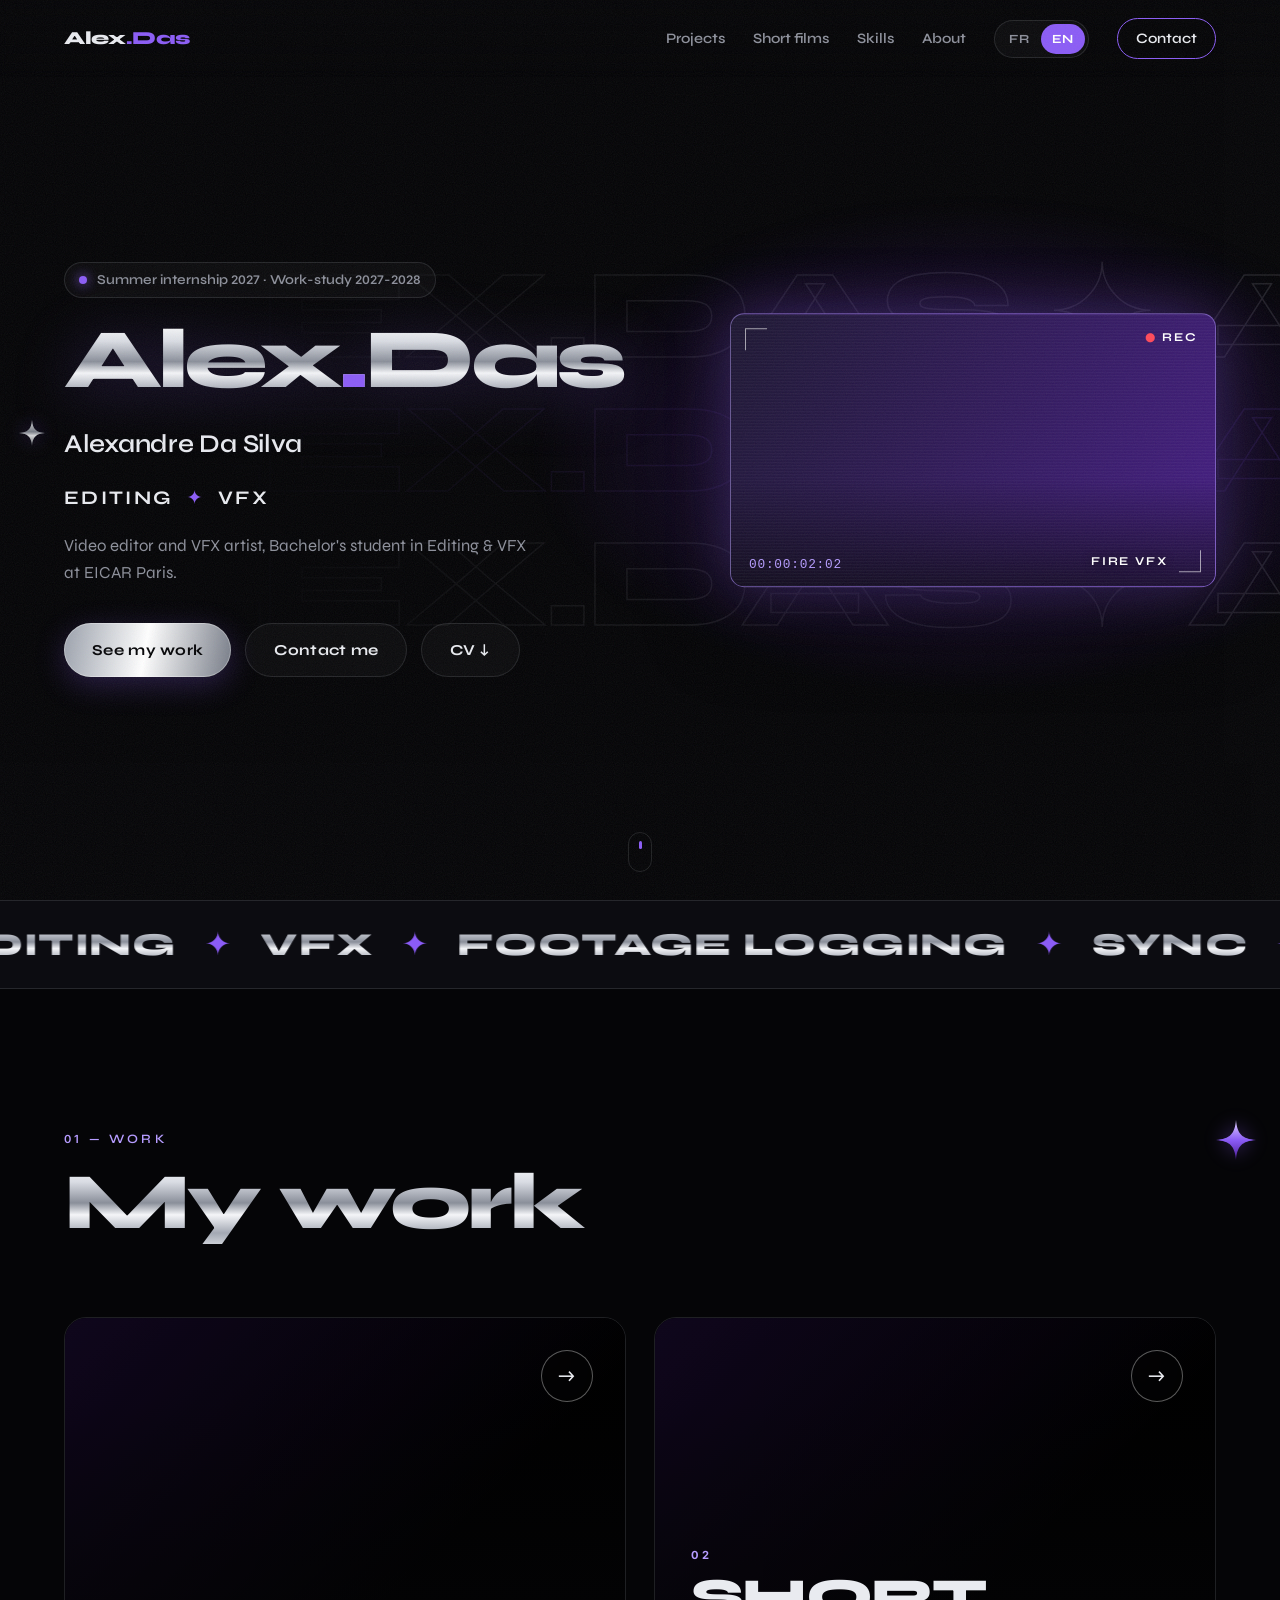
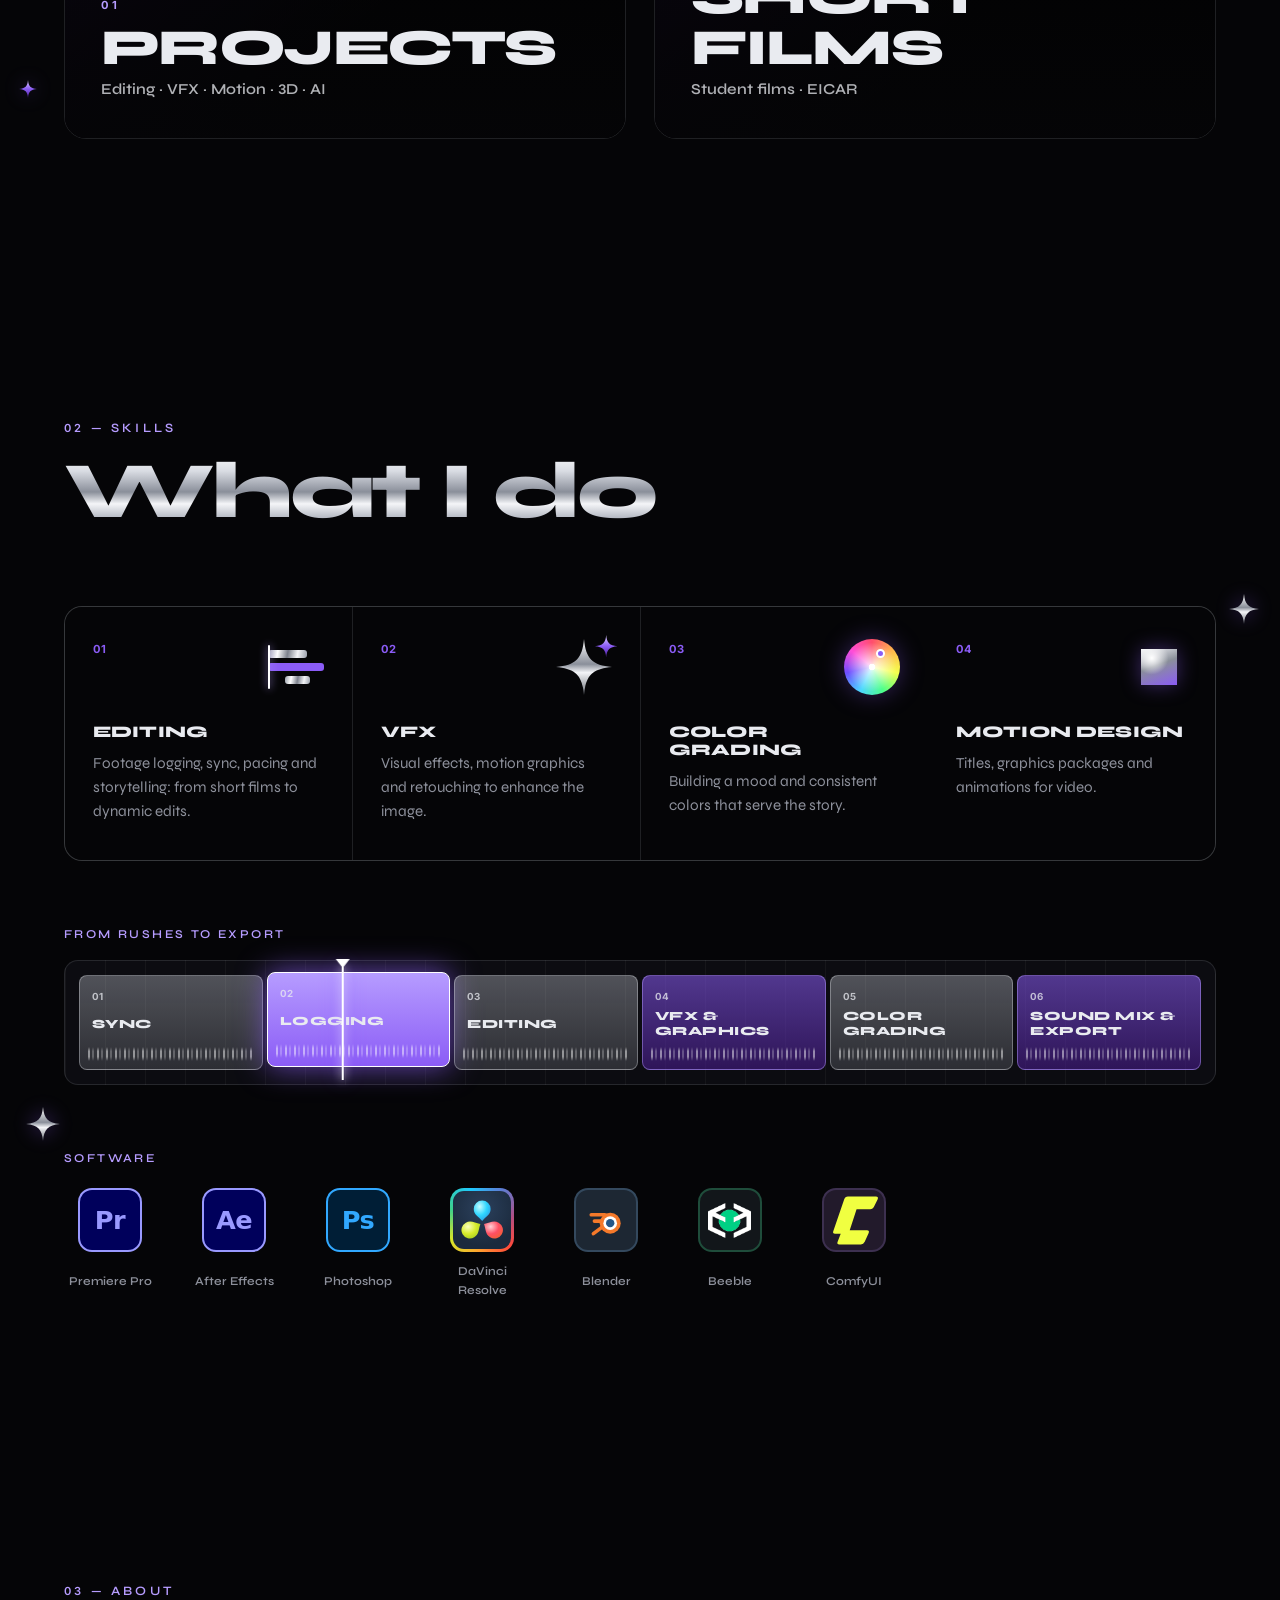
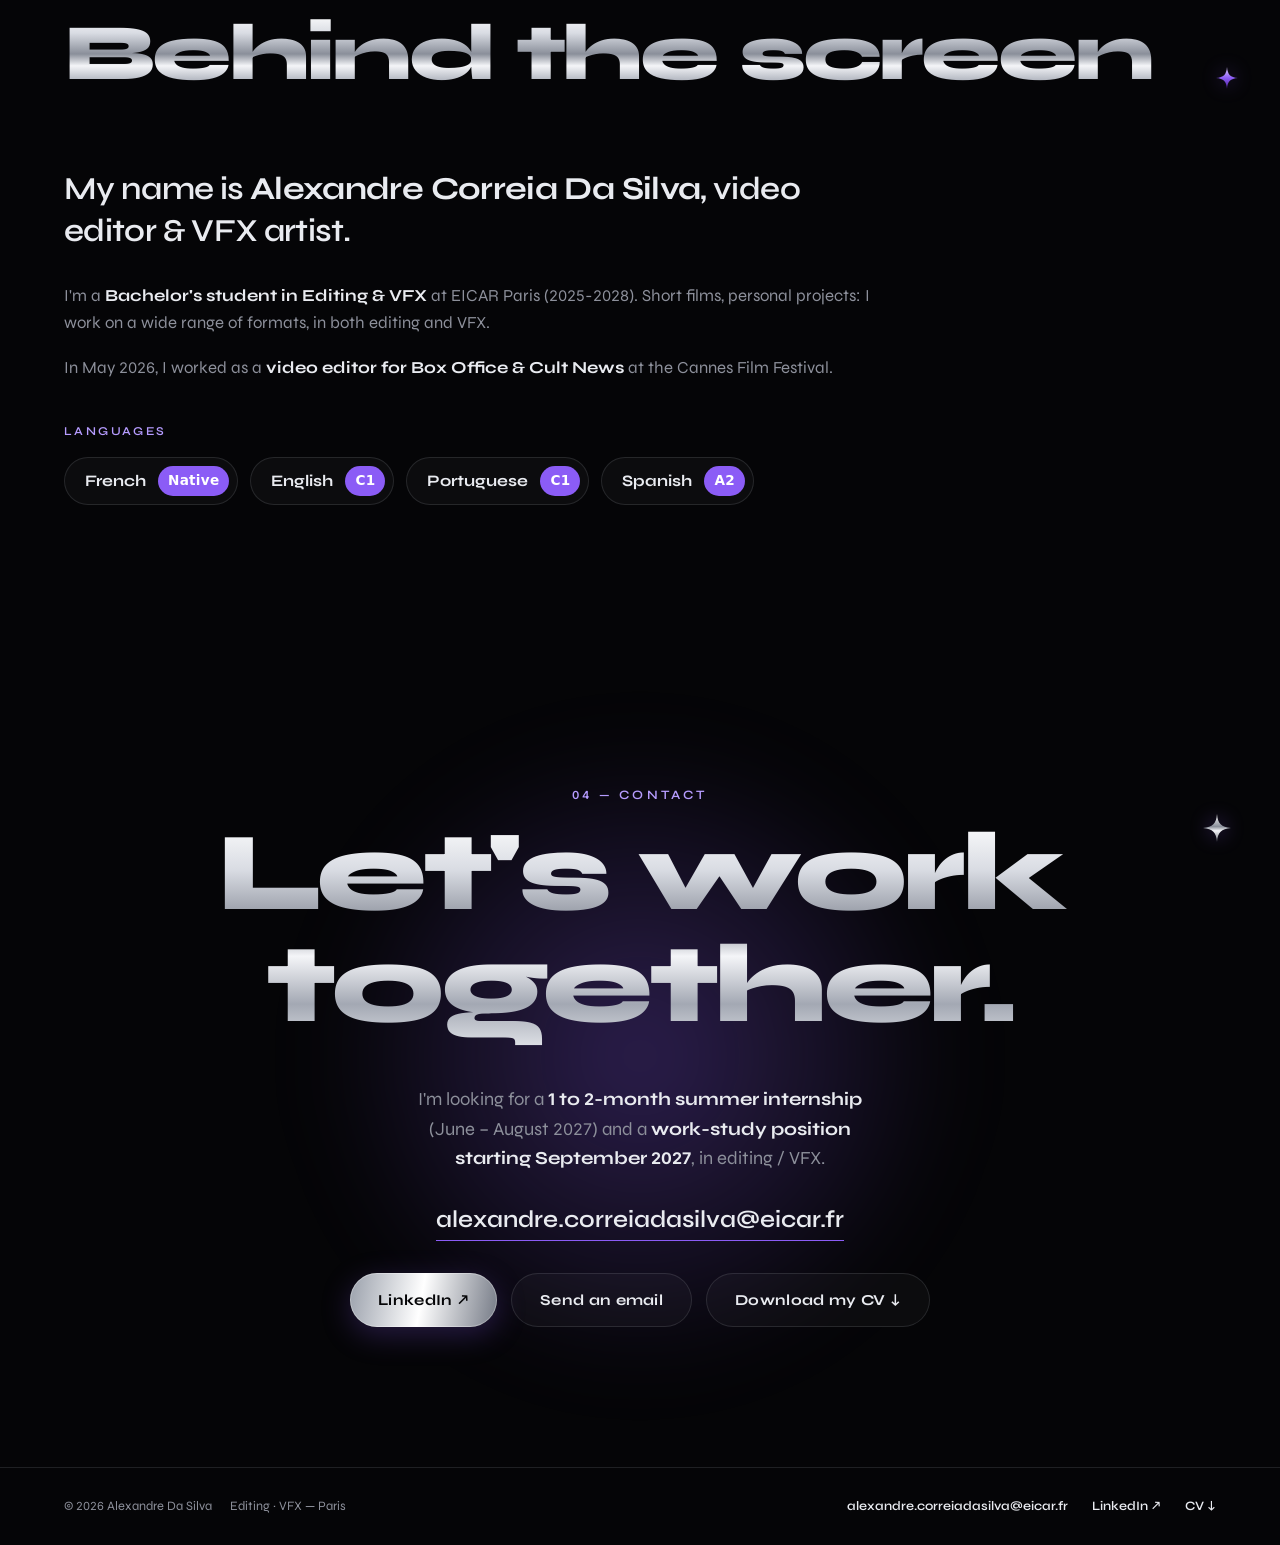
==== index.html @ 0729d7e2 "Automne → Hiver IA : miniature avant/après" ====
<!doctype html>
<html lang="fr">
<head>
  <meta charset="utf-8">
  <meta name="viewport" content="width=device-width, initial-scale=1">
  <title data-en="Alexandre Da Silva (Alex.Das) — Video editor &amp; VFX">Alexandre Da Silva (Alex.Das) — Monteur vidéo &amp; VFX</title>
  <meta name="description" content="Portfolio d'Alexandre Correia Da Silva, monteur vidéo et VFX. Étudiant en Bachelor Montage & VFX à l'EICAR Paris. Recherche un stage (été 2027) et une alternance (2027-2028).">
  <meta name="theme-color" content="#050507">
  <link rel="icon" href="assets/favicon.svg" type="image/svg+xml">
  <link rel="icon" href="assets/favicon-32.png" sizes="32x32" type="image/png">
  <link rel="apple-touch-icon" href="assets/apple-touch-icon.png">
  <!-- aperçu quand le lien est partagé (LinkedIn, WhatsApp, mail…) -->
  <meta property="og:type" content="website">
  <meta property="og:url" content="https://alexdasvfx.github.io/">
  <meta property="og:title" content="Alexandre Da Silva (Alex.Das) — Monteur vidéo & VFX">
  <meta property="og:description" content="Montage et VFX. Étudiant en Bachelor Montage & VFX à l'EICAR Paris.">
  <meta property="og:image" content="https://alexdasvfx.github.io/assets/og-image.jpg">
  <meta property="og:image:width" content="1200">
  <meta property="og:image:height" content="630">
  <meta property="og:locale" content="fr_FR">
  <meta property="og:locale:alternate" content="en_US">
  <meta name="twitter:card" content="summary_large_image">  <link rel="preconnect" href="https://fonts.googleapis.com">
  <link rel="preconnect" href="https://fonts.gstatic.com" crossorigin>
  <link href="https://fonts.googleapis.com/css2?family=Syne:wght@400;500;600;700;800&display=swap" rel="stylesheet">
  <link rel="stylesheet" href="style.css?v=20261033">
</head>
<body>

  <div class="grain" aria-hidden="true"></div>
  <div class="progress" aria-hidden="true"></div>

  <!-- Formes réutilisées : étoile 4 branches + dégradé chrome -->
  <svg width="0" height="0" style="position:absolute" aria-hidden="true">
    <defs>
      <linearGradient id="g-chrome" x1="0" y1="0" x2="0" y2="1">
        <stop offset="0" stop-color="#ffffff"/>
        <stop offset="0.45" stop-color="#8a8f9a"/>
        <stop offset="0.6" stop-color="#f4f5f8"/>
        <stop offset="1" stop-color="#6b7078"/>
      </linearGradient>
      <linearGradient id="g-violet" x1="0" y1="0" x2="0" y2="1">
        <stop offset="0" stop-color="#e2d6ff"/>
        <stop offset="0.5" stop-color="#8b5cf6"/>
        <stop offset="1" stop-color="#4c1d95"/>
      </linearGradient>
      <symbol id="star" viewBox="0 0 100 100">
        <path d="M50 0C53 35 65 47 100 50C65 53 53 65 50 100C47 65 35 53 0 50C35 47 47 35 50 0Z"/>
      </symbol>
    </defs>
  </svg>

  <!-- ============ NAVIGATION ============ -->
  <header class="nav">
    <a href="index.html" class="nav__logo">Alex<span>.Das</span></a>
    <nav class="nav__links">
      <a href="projets.html" data-en="Projects">Projets</a>
      <a href="courts-metrages.html" data-en="Short films">Courts-métrages</a>
      <a href="#savoir-faire" data-en="Skills">Savoir-faire</a>
      <a href="#about" data-en="About">À propos</a>
      <div class="lang-switch" role="group" aria-label="Langue / Language">
        <button type="button" data-lang="fr">FR</button><button type="button" data-lang="en">EN</button>
      </div>
      <a href="#contact" class="nav__cta">Contact</a>
    </nav>
  </header>

  <main id="top">

    <!-- étoiles flottantes : data-speed = vitesse de parallaxe (négatif = monte) -->
    <div class="floaters" aria-hidden="true">
      <span class="float" data-speed="-0.12" style="top:9%;left:1.5%;width:26px;height:26px"><svg><use href="#star" fill="url(#g-chrome)"/></svg></span>
      <span class="float" data-speed="0.08" style="top:24%;left:95%;width:40px;height:40px"><svg><use href="#star" fill="url(#g-violet)"/></svg></span>
      <span class="float" data-speed="-0.2" style="top:36%;left:1.5%;width:18px;height:18px"><svg><use href="#star" fill="url(#g-violet)"/></svg></span>
      <span class="float" data-speed="0.15" style="top:47%;left:96%;width:30px;height:30px"><svg><use href="#star" fill="url(#g-chrome)"/></svg></span>
      <span class="float" data-speed="-0.1" style="top:58%;left:2%;width:34px;height:34px"><svg><use href="#star" fill="url(#g-chrome)"/></svg></span>
      <span class="float" data-speed="0.18" style="top:70%;left:95%;width:22px;height:22px"><svg><use href="#star" fill="url(#g-violet)"/></svg></span>
      <span class="float" data-speed="-0.14" style="top:86%;left:94%;width:28px;height:28px"><svg><use href="#star" fill="url(#g-chrome)"/></svg></span>
    </div>

    <!-- ============ HERO ============ -->
    <section class="hero">
      <!-- ton nom en contour qui glisse très lentement en fond -->
      <div class="hero__type" aria-hidden="true">
        <div>ALEX.DAS ✦ ALEX.DAS ✦ ALEX.DAS ✦ ALEX.DAS ✦ ALEX.DAS ✦ ALEX.DAS ✦ ALEX.DAS ✦ ALEX.DAS ✦</div>
        <div>ALEX.DAS ✦ ALEX.DAS ✦ ALEX.DAS ✦ ALEX.DAS ✦ ALEX.DAS ✦ ALEX.DAS ✦ ALEX.DAS ✦ ALEX.DAS ✦</div>
        <div>ALEX.DAS ✦ ALEX.DAS ✦ ALEX.DAS ✦ ALEX.DAS ✦ ALEX.DAS ✦ ALEX.DAS ✦ ALEX.DAS ✦ ALEX.DAS ✦</div>
      </div>

      <div class="hero__content">
        <p class="hero__tag"><span class="dot"></span> <span data-en="Summer internship 2027 · Work-study 2027-2028">Stage été 2027 · Alternance 2027-2028</span></p>
        <h1 class="hero__title chrome">Alex<span class="violet">.</span>Das</h1>
        <p class="hero__name">Alexandre Da Silva</p>
        <p class="hero__roles" data-en="Editing <i>✦</i> VFX">Montage <i>✦</i> VFX</p>
        <p class="hero__lead" data-en="Video editor and VFX artist, Bachelor's student in Editing &amp; VFX at EICAR Paris.">
          Monteur vidéo et VFX, étudiant en Bachelor Montage &amp; VFX à l'EICAR Paris.
        </p>
        <div class="hero__actions">
          <a href="#travaux" class="btn btn--chrome" data-en="See my work">Voir mes projets</a>
          <a href="#contact" class="btn btn--ghost" data-en="Contact me">Me contacter</a>
          <a href="assets/CV-Alexandre-Da-Silva.pdf" class="btn btn--ghost" download data-en="CV ↓">CV ↓</a>
        </div>
      </div>

      <!-- Écran d'aperçu : les images des vidéos du portfolio défilent en fondu.
           Pour ajouter une vidéo : copie une ligne <span class="viewer__slide" ...> (image + titre dans data-title).
           (Si un jour tu as une bande démo : exporte-la en .mp4 léger sans son, mets-la dans clips/
           et indique-la ici : data-showreel="clips/showreel.mp4" ; elle remplacera les images.) -->
      <div class="hero__visual" aria-hidden="true">
        <div class="viewer" data-showreel="">
          <span class="viewer__slide viewer__slide--zoom is-on" data-title="Incendie VFX" data-title-en="Fire VFX" style="background-image: url(https://i.vimeocdn.com/video/2207507661-56a8e2202eaecf0f5581336e33c5132d8143e52512b814e3adc245ad2d08ee17-d_1280)"></span>
          <span class="viewer__slide" data-title="EMPLOYÉ.exe" style="background-image: url(https://i.ytimg.com/vi/tzEEQXUSCcc/maxresdefault.jpg)"></span>
          <span class="viewer__slide" data-title="L'écume Noire" style="background-image: url(https://i.ytimg.com/vi/kwjQ5rmDQ4E/maxresdefault.jpg)"></span>
          <span class="viewer__slide" data-title="Live Poster" style="background-image: url(https://i.vimeocdn.com/video/2207504435-4f3b964293a7ae16abc4c247cb499ea77735210f3795069bb538bf8c3526a528-d_1280)"></span>
          <span class="viewer__slide" data-title="Sans frontières" style="background-image: url(https://i.ytimg.com/vi/NwniXVBa7Bk/maxresdefault.jpg)"></span>
          <span class="viewer__slide" data-title="Animation 8-bit" data-title-en="8-bit animation" style="background-image: url(https://i.vimeocdn.com/video/2207504369-60c147e0684149800d0033bf300ee8f3fcbf7378021136e145a27e3a7e6fcddd-d_1280)"></span>
          <span class="viewer__slide" data-title="Automne → Hiver IA" data-title-en="Autumn → Winter AI" style="background-image: url(https://i.vimeocdn.com/video/2207977435-321c780274296872cf9efd1933049813c3355fb1a7ad788bca31e043d06b1599-d_1280)"></span>
          <span class="viewer__slide" data-title="Scène 3D" data-title-en="3D scene" style="background-image: url(https://i.vimeocdn.com/video/2207512274-999580347869c34054bcfc6a18e3d98a3d1d616418bd9bf39a317bb998bd53f9-d_1280)"></span>
          <span class="viewer__slide" data-title="Pub The Kooples" data-title-en="The Kooples ad" style="background-image: url(https://i.vimeocdn.com/video/2207504891-9e7236b266a129ea00c8f8a6ca9f6cb772db6eebb0981829c4b1726495195fea-d_1280)"></span>
          <span class="viewer__corner viewer__corner--tl"></span>
          <span class="viewer__corner viewer__corner--br"></span>
          <span class="viewer__rec">REC</span>
          <span class="viewer__title">Incendie VFX</span>
          <span class="viewer__tc">00:00:00:00</span>
        </div>
      </div>

      <a href="#travaux" class="hero__scroll" aria-label="Défiler vers les projets">
        <span></span>
      </a>
    </section>

    <!-- ============ BANDEAU ============ -->
    <div class="marquee" aria-hidden="true">
      <div class="marquee__track" data-en="
        <span>EDITING</span><i>✦</i><span>VFX</span><i>✦</i><span>FOOTAGE LOGGING</span><i>✦</i><span>SYNC</span><i>✦</i><span>MOTION GRAPHICS</span><i>✦</i><span>COLOR GRADING</span><i>✦</i><span>SOUND MIXING</span><i>✦</i>
        <span>EDITING</span><i>✦</i><span>VFX</span><i>✦</i><span>FOOTAGE LOGGING</span><i>✦</i><span>SYNC</span><i>✦</i><span>MOTION GRAPHICS</span><i>✦</i><span>COLOR GRADING</span><i>✦</i><span>SOUND MIXING</span><i>✦</i>
      ">
        <span>MONTAGE</span><i>✦</i><span>VFX</span><i>✦</i><span>DÉRUSHAGE</span><i>✦</i><span>SYNCHRO</span><i>✦</i><span>HABILLAGE</span><i>✦</i><span>ÉTALONNAGE</span><i>✦</i><span>MIXAGE</span><i>✦</i>
        <span>MONTAGE</span><i>✦</i><span>VFX</span><i>✦</i><span>DÉRUSHAGE</span><i>✦</i><span>SYNCHRO</span><i>✦</i><span>HABILLAGE</span><i>✦</i><span>ÉTALONNAGE</span><i>✦</i><span>MIXAGE</span><i>✦</i>
      </div>
    </div>

    <!-- ============ TRAVAUX : 2 catégories ============
         Images de fond : une ligne <span class="tile__img"> par image (vignettes Vimeo / YouTube).
         La 1re (avec "is-on") est visible ; au survol, les images défilent en fondu.
    -->
    <section id="travaux" class="section">
      <div class="section__head reveal">
        <p class="eyebrow" data-en="01 — Work">01 — Travaux</p>
        <h2 class="chrome" data-en="My work">Mes projets</h2>
      </div>

      <div class="works">
        <a class="tile reveal" href="projets.html">
          <span class="tile__bg">
            <span class="tile__img tile__img--zoom is-on" style="background-image: url(https://i.vimeocdn.com/video/2207507661-56a8e2202eaecf0f5581336e33c5132d8143e52512b814e3adc245ad2d08ee17-d_1280)"></span>
            <span class="tile__img" style="background-image: url(https://i.vimeocdn.com/video/2207977435-321c780274296872cf9efd1933049813c3355fb1a7ad788bca31e043d06b1599-d_1280)"></span>
            <span class="tile__img" style="background-image: url(https://i.vimeocdn.com/video/2207504369-60c147e0684149800d0033bf300ee8f3fcbf7378021136e145a27e3a7e6fcddd-d_1280)"></span>
            <span class="tile__img" style="background-image: url(https://i.vimeocdn.com/video/2207504435-4f3b964293a7ae16abc4c247cb499ea77735210f3795069bb538bf8c3526a528-d_1280)"></span>
            <span class="tile__img" style="background-image: url(https://i.vimeocdn.com/video/2207512274-999580347869c34054bcfc6a18e3d98a3d1d616418bd9bf39a317bb998bd53f9-d_1280)"></span>
            <span class="tile__img" style="background-image: url(https://i.vimeocdn.com/video/2207504891-9e7236b266a129ea00c8f8a6ca9f6cb772db6eebb0981829c4b1726495195fea-d_1280)"></span>
          </span>
          <span class="tile__veil"></span>
          <span class="tile__cta" aria-hidden="true">→</span>
          <span class="tile__content">
            <span class="tile__num">01</span>
            <span class="tile__title" data-en="Projects">Projets</span>
            <span class="tile__sub" data-en="Editing · VFX · Motion · 3D · AI">Montage · VFX · Motion · 3D · IA</span>
          </span>
        </a>
        <a class="tile reveal" href="courts-metrages.html">
          <span class="tile__bg">
            <span class="tile__img is-on" style="background-image: url(https://i.ytimg.com/vi/tzEEQXUSCcc/maxresdefault.jpg)"></span>
            <span class="tile__img" style="background-image: url(https://i.ytimg.com/vi/kwjQ5rmDQ4E/maxresdefault.jpg)"></span>
            <span class="tile__img" style="background-image: url(https://i.ytimg.com/vi/NwniXVBa7Bk/maxresdefault.jpg)"></span>
          </span>
          <span class="tile__veil"></span>
          <span class="tile__cta" aria-hidden="true">→</span>
          <span class="tile__content">
            <span class="tile__num">02</span>
            <span class="tile__title" data-en="Short films">Courts-métrages</span>
            <span class="tile__sub" data-en="Student films · EICAR">Films étudiants · EICAR</span>
          </span>
        </a>
      </div>
    </section>

    <!-- ============ SAVOIR-FAIRE ============ -->
    <section id="savoir-faire" class="section">
      <div class="section__head reveal">
        <p class="eyebrow" data-en="02 — Skills">02 — Savoir-faire</p>
        <h2 class="chrome" data-en="What I do">Ce que je fais</h2>
      </div>

      <div class="skills">
        <div class="skill reveal">
          <div class="skill__top">
            <span class="skill__num">01</span>
            <span class="ico ico--cut" aria-hidden="true"><span></span><span></span><span></span><i></i></span>
          </div>
          <h3 data-en="Editing">Montage</h3>
          <p data-en="Footage logging, sync, pacing and storytelling: from short films to dynamic edits.">Dérushage, synchro, rythme et narration : du court-métrage au montage dynamique.</p>
        </div>
        <div class="skill reveal">
          <div class="skill__top">
            <span class="skill__num">02</span>
            <span class="ico ico--vfx" aria-hidden="true">
              <svg viewBox="0 0 100 100"><use href="#star" fill="url(#g-chrome)"/></svg>
              <svg viewBox="0 0 100 100"><use href="#star" fill="url(#g-violet)"/></svg>
            </span>
          </div>
          <h3>VFX</h3>
          <p data-en="Visual effects, motion graphics and retouching to enhance the image.">Effets visuels, habillage et retouches pour enrichir l'image.</p>
        </div>
        <div class="skill reveal">
          <div class="skill__top">
            <span class="skill__num">03</span>
            <span class="ico ico--grade" aria-hidden="true"></span>
          </div>
          <h3 data-en="Color grading">Étalonnage</h3>
          <p data-en="Building a mood and consistent colors that serve the story.">Construire une ambiance et une cohérence colorimétrique au service du récit.</p>
        </div>
        <div class="skill reveal">
          <div class="skill__top">
            <span class="skill__num">04</span>
            <span class="ico ico--motion" aria-hidden="true"><span></span></span>
          </div>
          <h3>Motion design</h3>
          <p data-en="Titles, graphics packages and animations for video.">Titres, habillages et animations graphiques pour la vidéo.</p>
        </div>
      </div>

      <!-- Timeline façon logiciel de montage : la tête de lecture défile sur chaque étape -->
      <div class="timeline reveal">
        <p class="label timeline__label" data-en="From rushes to export">Du rush à l'export</p>
        <div class="timeline__track">
          <span class="timeline__playhead" aria-hidden="true"></span>
          <div class="clip"><span class="clip__num">01</span><span class="clip__name" data-en="Sync">Synchro</span></div>
          <div class="clip"><span class="clip__num">02</span><span class="clip__name" data-en="Logging">Dérushage</span></div>
          <div class="clip"><span class="clip__num">03</span><span class="clip__name" data-en="Editing">Montage</span></div>
          <div class="clip"><span class="clip__num">04</span><span class="clip__name" data-en="VFX &amp; graphics">VFX &amp; habillage</span></div>
          <div class="clip"><span class="clip__num">05</span><span class="clip__name" data-en="Color grading">Étalonnage</span></div>
          <div class="clip"><span class="clip__num">06</span><span class="clip__name" data-en="Sound mix &amp; export">Mixage &amp; export</span></div>
        </div>
      </div>

      <div class="softs__wrap reveal">
        <p class="label" data-en="Software">Logiciels</p>
        <ul class="softs">
          <li class="soft"><span class="soft__logo soft__logo--adobe" aria-hidden="true">Pr</span>Premiere Pro</li>
          <li class="soft"><span class="soft__logo soft__logo--adobe" aria-hidden="true">Ae</span>After Effects</li>
          <li class="soft"><span class="soft__logo soft__logo--ps" aria-hidden="true">Ps</span>Photoshop</li>
          <li class="soft">
            <span class="soft__logo soft__logo--resolve" aria-hidden="true">
              <!-- icône DaVinci Resolve, redessinée : 3 gouttes qui pointent vers le centre -->
              <svg viewBox="17 14 66 64">
                <defs>
                  <radialGradient id="rv-c" cx="0.35" cy="0.3" r="0.85">
                    <stop offset="0" stop-color="#c8fcff"/><stop offset="0.5" stop-color="#2fd6ff"/><stop offset="1" stop-color="#2a8fe0"/>
                  </radialGradient>
                  <radialGradient id="rv-y" cx="0.35" cy="0.3" r="0.85">
                    <stop offset="0" stop-color="#faffc0"/><stop offset="0.5" stop-color="#d7ec2c"/><stop offset="1" stop-color="#9cc81a"/>
                  </radialGradient>
                  <radialGradient id="rv-r" cx="0.35" cy="0.3" r="0.85">
                    <stop offset="0" stop-color="#ffd0d6"/><stop offset="0.5" stop-color="#ff5064"/><stop offset="1" stop-color="#f0602e"/>
                  </radialGradient>
                </defs>
                <!-- haut (cyan) -->
                <path fill="url(#rv-c)" d="M50 47C45 41 38 38 38 30A12 12 0 1 1 62 30C62 38 55 41 50 47Z"/>
                <!-- bas droite (rouge) -->
                <path fill="url(#rv-r)" d="M52.6 51.5C60.29 50.17 66.39 45.61 73.32 49.61A12 12 0 1 1 61.32 70.39C54.39 66.39 55.29 58.83 52.6 51.5Z"/>
                <!-- bas gauche (jaune-vert) -->
                <path fill="url(#rv-y)" d="M47.4 51.5C44.71 58.83 45.61 66.39 38.68 70.39A12 12 0 1 1 26.68 49.61C33.61 45.61 39.71 50.17 47.4 51.5Z"/>
              </svg>
            </span>DaVinci Resolve
          </li>
          <li class="soft">
            <span class="soft__logo soft__logo--blender" aria-hidden="true">
              <svg viewBox="0 0 40 40">
                <path d="M6 15h13M9 21h11M16 27l-8 6" stroke="#f5792a" stroke-width="3.5" stroke-linecap="round"/>
                <circle cx="24" cy="23" r="10" fill="#f5792a"/>
                <circle cx="24" cy="23" r="6.5" fill="#fff"/>
                <circle cx="24" cy="23" r="4" fill="#265787"/>
              </svg>
            </span>Blender
          </li>
          <li class="soft"><span class="soft__logo soft__logo--beeble" aria-hidden="true"></span>Beeble</li>
          <li class="soft soft--hide-mobile">
            <span class="soft__logo soft__logo--comfy" aria-hidden="true">
              <!-- icône ComfyUI, redessinée : « C » italique en blocs -->
              <svg viewBox="30 30 140 140">
                <path fill="#f0ff41" d="M86 45H151Q158 45 155 52L146 70Q143 75 138 75H106L90 124H130Q137 124 134 131L125 151Q122 157 116 157H66Q59 157 62 150L69 132H56Q49 132 52 125L77 52Q79 45 86 45Z"/>
              </svg>
            </span>ComfyUI
          </li>
        </ul>
      </div>
    </section>

    <!-- ============ À PROPOS ============ -->
    <section id="about" class="section about">
      <div class="section__head reveal">
        <p class="eyebrow" data-en="03 — About">03 — À propos</p>
        <h2 class="chrome" data-en="Behind the screen">Derrière l'écran</h2>
      </div>
      <div class="about__body reveal">
        <p class="about__big" data-en="My name is <strong>Alexandre Correia Da Silva</strong>, video editor &amp; VFX artist.">
          Je m'appelle <strong>Alexandre Correia Da Silva</strong>, monteur VFX.
        </p>
        <p data-en="I'm a <strong>Bachelor's student in Editing &amp; VFX</strong> at EICAR Paris (2025-2028). Short films, personal projects: I work on a wide range of formats, in both editing and VFX.">
          Je suis en <strong>Bachelor Montage &amp; VFX</strong> à l'EICAR Paris (2025-2028).
          Courts-métrages, projets personnels : je travaille sur des formats variés, en montage comme en VFX.
        </p>
        <p data-en="In May 2026, I worked as a <strong>video editor for Box Office &amp; Cult News</strong> at the Cannes Film Festival.">
          En mai 2026, j'ai été <strong>monteur vidéo pour Box Office &amp; Cult News</strong> au Festival de Cannes.
        </p>
        <div class="langs">
          <p class="label" data-en="Languages">Langues</p>
          <ul class="langs__list">
            <li class="only-en">French <b>Native</b></li>
            <li data-en="English <b>C1</b>">Anglais <b>C1</b></li>
            <li data-en="Portuguese <b>C1</b>">Portugais <b>C1</b></li>
            <li data-en="Spanish <b>A2</b>">Espagnol <b>A2</b></li>
          </ul>
        </div>
      </div>
    </section>

    <!-- ============ CONTACT ============ -->
    <section id="contact" class="section contact">
      <div class="contact__glow" aria-hidden="true"></div>
      <p class="eyebrow reveal">04 — Contact</p>
      <h2 class="contact__title chrome reveal" data-en="Let's work<br>together.">Travaillons<br>ensemble.</h2>
      <p class="contact__dispo reveal" data-en="I'm looking for a <strong>1 to 2-month summer internship</strong> (June – August 2027) and a <strong>work-study position starting September 2027</strong>, in editing / VFX.">
        Je recherche un <strong>stage d'été de 1 à 2 mois</strong> (juin – août 2027) et une
        <strong>alternance à partir de septembre 2027</strong>, en montage / VFX.
      </p>
      <a class="contact__mail reveal" href="mailto:alexandre.correiadasilva@eicar.fr">alexandre.correiadasilva@eicar.fr</a>
      <div class="contact__links reveal">
        <a class="btn btn--chrome" href="https://www.linkedin.com/in/alexandre-correia-da-silva-1749001b8/" target="_blank" rel="noopener">LinkedIn ↗</a>
        <a class="btn btn--ghost" href="mailto:alexandre.correiadasilva@eicar.fr" data-en="Send an email">Envoyer un mail</a>
        <a class="btn btn--ghost" href="assets/CV-Alexandre-Da-Silva.pdf" download data-en="Download my CV ↓">Télécharger mon CV ↓</a>
      </div>
    </section>

  </main>

  <footer class="footer">
    <div class="footer__id">
      <span>© <span id="year">2026</span> Alexandre Da Silva</span>
      <span class="footer__tag" data-en="Editing · VFX — Paris">Montage · VFX — Paris</span>
    </div>
    <nav class="footer__links" aria-label="Contact">
      <a href="mailto:alexandre.correiadasilva@eicar.fr">alexandre.correiadasilva@eicar.fr</a>
      <a href="https://www.linkedin.com/in/alexandre-correia-da-silva-1749001b8/" target="_blank" rel="noopener">LinkedIn ↗</a>
      <a href="assets/CV-Alexandre-Da-Silva.pdf" download data-en="CV ↓">CV ↓</a>
    </nav>
  </footer>

  <script src="script.js?v=20261033"></script>
  <!-- Compteur de visites GoatCounter (sans cookies) : https://alexdasvfx.goatcounter.com -->
  <script data-goatcounter="https://alexdasvfx.goatcounter.com/count" async src="https://gc.zgo.at/count.js"></script>
</body>
</html>
---- style.css ----
/* =========================================================
   Alex.Das — portfolio
   Palette : noir / chrome / violet (identité)
   ========================================================= */

/* Chiffres alignés (ceux de Syne descendent sous la ligne).
   Fichier qui ne contient que 0-9, réduit pour avoir la même hauteur que les majuscules de Syne. */
@font-face {
  font-family: "Chiffres";
  src: url(assets/fonts/inter-digits.woff2) format("woff2");
  font-weight: 400 800;
  font-display: swap;
  unicode-range: U+30-39;
  size-adjust: 87%;
}

:root {
  --black: #050507;
  --black-2: #0c0c11;
  --black-3: #15151d;
  --line: rgba(220, 225, 235, 0.12);
  --text: #e9ebf0;
  --muted: #8d909b;
  --violet: #8b5cf6;
  --violet-light: #b69cff;
  --violet-deep: #4c1d95;

  --chrome: linear-gradient(180deg,
      #ffffff 0%, #d9dce3 22%, #8a8f9a 45%, #f4f5f8 58%, #a3a8b3 78%, #eceef2 100%);
  --chrome-h: linear-gradient(100deg,
      #9aa0ab 0%, #ffffff 25%, #7d828d 50%, #f2f3f6 75%, #9aa0ab 100%);
  --shine: linear-gradient(110deg,
      transparent 42%, rgba(255, 255, 255, 0.95) 50%, transparent 58%);

  --font: "Chiffres", "Syne", system-ui, sans-serif; /* "Chiffres" ne contient que 0-9 : les lettres restent en Syne */
  --gutter: clamp(16px, 5vw, 64px);
  --radius: 18px;
}

*, *::before, *::after { box-sizing: border-box; }

html { scroll-behavior: smooth; }

body {
  margin: 0;
  background: var(--black);
  color: var(--text);
  font-family: var(--font);
  line-height: 1.6;
  overflow-x: hidden;
  -webkit-font-smoothing: antialiased;
}

a { color: inherit; text-decoration: none; }

::selection { background: var(--violet); color: #fff; }

/* ---------- utilitaires ---------- */
.chrome {
  background: var(--shine), var(--chrome);
  background-size: 250% 100%, 100% 100%;
  background-position: 160% 0, 0 0;
  background-repeat: no-repeat;
  -webkit-background-clip: text;
  background-clip: text;
  color: transparent;
  /* marge interne pour que le dégradé couvre aussi le bas des lettres */
  padding-bottom: 0.14em;
  margin-bottom: -0.14em;
}
/* reflet qui traverse le titre quand il apparaît */
.is-visible .chrome, .chrome.is-visible { animation: shine 1.6s 0.3s ease-out; }
@keyframes shine {
  from { background-position: 160% 0, 0 0; }
  to   { background-position: -60% 0, 0 0; }
}

.violet { color: var(--violet); -webkit-text-fill-color: var(--violet); }

.eyebrow {
  margin: 0 0 12px;
  font-size: 0.8rem;
  font-weight: 600;
  letter-spacing: 0.25em;
  text-transform: uppercase;
  color: var(--violet-light);
}

.label {
  margin: 0;
  font-size: 0.75rem;
  font-weight: 600;
  letter-spacing: 0.2em;
  text-transform: uppercase;
  color: var(--violet-light);
}

/* grain pellicule */
.grain {
  position: fixed;
  inset: 0;
  z-index: 100;
  pointer-events: none;
  opacity: 0.07;
  background-image: url("data:image/svg+xml,%3Csvg xmlns='http://www.w3.org/2000/svg' width='200' height='200'%3E%3Cfilter id='n'%3E%3CfeTurbulence type='fractalNoise' baseFrequency='0.9' numOctaves='3' stitchTiles='stitch'/%3E%3C/filter%3E%3Crect width='100%25' height='100%25' filter='url(%23n)'/%3E%3C/svg%3E");
}

/* barre de progression du scroll */
.progress {
  position: fixed;
  top: 0; left: 0;
  z-index: 60;
  width: 100%;
  height: 2px;
  transform: scaleX(0);
  transform-origin: left;
  background: linear-gradient(90deg, var(--violet-deep), var(--violet), #fff);
  box-shadow: 0 0 12px var(--violet);
}

/* étoiles chromées flottantes (parallaxe) */
.floaters {
  position: absolute;
  inset: 0;
  z-index: 0;
  overflow: hidden;
  pointer-events: none;
}
.float {
  position: absolute;
  will-change: transform;
  filter: drop-shadow(0 0 10px rgba(139, 92, 246, 0.45));
}
.float svg { display: block; width: 100%; height: 100%; animation: twinkle 5s ease-in-out infinite; }
.float:nth-child(2n) svg { animation-duration: 7s; animation-delay: -2s; }
.float:nth-child(3n) svg { animation-duration: 6s; animation-delay: -4s; }
@keyframes twinkle {
  0%, 100% { transform: scale(1) rotate(0deg); opacity: 0.9; }
  50%      { transform: scale(0.75) rotate(45deg); opacity: 0.5; }
}
main { position: relative; }
main > section, main > .marquee { position: relative; z-index: 1; }

/* ---------- boutons ---------- */
.btn {
  display: inline-flex;
  align-items: center;
  gap: 8px;
  padding: 14px 28px;
  border-radius: 999px;
  font-weight: 700;
  font-size: 0.95rem;
  letter-spacing: 0.02em;
  transition: transform 0.25s, box-shadow 0.25s, background-position 0.6s;
}
.btn--chrome {
  color: var(--black);
  background: var(--chrome-h);
  background-size: 200% 100%;
  box-shadow: 0 0 0 1px rgba(255,255,255,0.3) inset, 0 8px 30px rgba(139, 92, 246, 0.25);
}
.btn--chrome:hover {
  background-position: 100% 0;
  transform: translateY(-2px);
  box-shadow: 0 0 0 1px rgba(255,255,255,0.5) inset, 0 12px 40px rgba(139, 92, 246, 0.45);
}
.btn--ghost {
  border: 1px solid var(--line);
  background: rgba(255,255,255,0.03);
}
.btn--ghost:hover {
  border-color: var(--violet);
  box-shadow: 0 0 24px rgba(139, 92, 246, 0.35);
  transform: translateY(-2px);
}

/* ---------- navigation ---------- */
.nav {
  position: fixed;
  top: 0; left: 0; right: 0;
  z-index: 50;
  display: flex;
  justify-content: space-between;
  align-items: center;
  padding: 18px var(--gutter);
  background: linear-gradient(180deg, rgba(5,5,7,0.85), rgba(5,5,7,0));
  backdrop-filter: blur(6px);
  -webkit-backdrop-filter: blur(6px);
}
.nav__logo {
  font-weight: 800;
  font-size: 1.15rem;
  letter-spacing: -0.02em;
}
.nav__logo span { color: var(--violet); }
.nav__links { display: flex; gap: 28px; align-items: center; font-size: 0.9rem; font-weight: 600; }
.nav__links a { color: var(--muted); transition: color 0.2s; }
.nav__links a:hover, .nav__links a[aria-current="page"] { color: var(--text); }
.nav__links a[aria-current="page"] { text-decoration: underline 1px var(--violet); text-underline-offset: 6px; }
/* sélecteur de langue FR | EN */
.lang-switch {
  display: inline-flex;
  padding: 3px;
  border: 1px solid var(--line);
  border-radius: 999px;
  background: rgba(255, 255, 255, 0.03);
}
.lang-switch button {
  padding: 5px 11px;
  border: 0;
  border-radius: 999px;
  background: none;
  color: var(--muted);
  font: inherit;
  font-size: 0.78rem;
  font-weight: 700;
  letter-spacing: 0.06em;
  cursor: pointer;
  transition: color 0.2s, background 0.2s;
}
.lang-switch button:hover { color: var(--text); }
.lang-switch button[aria-pressed="true"] { color: #fff; background: var(--violet); }
.nav__links .nav__cta {
  color: var(--text);
  padding: 8px 18px;
  border: 1px solid var(--violet);
  border-radius: 999px;
}
.nav__links .nav__cta:hover { background: var(--violet); }

/* ---------- hero ---------- */
.hero {
  /* marge latérale : sur grand écran, texte + écran restent groupés dans 1600 px centrés */
  --hero-side: max(var(--gutter), calc((100vw - 1600px) / 2));
  position: relative;
  min-height: 100vh;
  min-height: 100svh;
  display: flex;
  align-items: center;
  padding: 120px var(--hero-side) 80px;
  overflow: hidden;
}
/* ton nom en contour qui glisse en fond */
.hero__type {
  position: absolute;
  inset: 0;
  z-index: 0;
  display: flex;
  flex-direction: column;
  justify-content: center;
  gap: 6px;
  opacity: 0.13;
  pointer-events: none;
}
.hero__type div {
  white-space: nowrap;
  font-size: clamp(70px, 10vw, 140px);
  font-weight: 800;
  letter-spacing: -0.03em;
  line-height: 1;
  color: transparent;
  -webkit-text-stroke: 1.5px #d9dce3;
  animation: typeLeft 70s linear infinite;
}
.hero__type div:nth-child(2) { -webkit-text-stroke-color: var(--violet); animation: typeRight 80s linear infinite; }
.hero__type div:nth-child(3) { animation-duration: 90s; }
.hero__type::after {
  /* fondu à gauche pour garder le texte lisible */
  content: "";
  position: absolute;
  inset: 0;
  background: linear-gradient(90deg, var(--black) 18%, rgba(5, 5, 7, 0.3) 55%, transparent);
}
@keyframes typeLeft { to { transform: translateX(-50%); } }
@keyframes typeRight { from { transform: translateX(-50%); } to { transform: translateX(0); } }

/* écran de visionnage (future bande démo) */
.hero__visual {
  position: absolute;
  top: 50%;
  /* sur très grand écran, l'écran se rapproche du bord droit plus vite que le texte du bord gauche */
  right: max(var(--gutter), calc((100vw - 1600px) * 0.3));
  width: min(38vw, 640px);
  transform: translateY(-50%);
  pointer-events: none;
  will-change: transform;
}
.hero__visual::before {
  /* lumière bleu-violet derrière l'écran (le ciel « Savage » des références) */
  content: "";
  position: absolute;
  inset: -40%;
  z-index: -1;
  background: radial-gradient(closest-side, rgba(98, 104, 230, 0.5), rgba(76, 29, 149, 0.22) 55%, transparent);
  filter: blur(10px);
}
.viewer {
  position: relative;
  aspect-ratio: 16 / 9;
  border-radius: 14px;
  overflow: hidden;
  border: 1px solid rgba(182, 156, 255, 0.5);
  box-shadow: 0 0 60px rgba(139, 92, 246, 0.35), 0 30px 80px rgba(0, 0, 0, 0.5);
  background: linear-gradient(120deg, #1b1530, #4c1d95 40%, #0c0c11 60%, #2a2040);
  background-size: 300% 300%;
  animation: drift 12s ease-in-out infinite alternate;
}
.viewer::before {
  /* lignes de balayage façon moniteur */
  content: "";
  position: absolute;
  inset: 0;
  z-index: 1;
  pointer-events: none;
  background:
    repeating-linear-gradient(0deg, rgba(255, 255, 255, 0.04) 0 1px, transparent 1px 3px),
    linear-gradient(180deg, transparent 60%, rgba(5, 5, 7, 0.65)); /* bas assombri : titre lisible */
}
.viewer video {
  position: absolute;
  inset: 0;
  width: 100%;
  height: 100%;
  object-fit: cover;
}
.viewer__corner {
  position: absolute;
  z-index: 2;
  width: 22px; height: 22px;
  border: 1.5px solid rgba(255, 255, 255, 0.6);
}
.viewer__corner--tl { top: 14px; left: 14px; border-width: 1.5px 0 0 1.5px; }
.viewer__corner--br { bottom: 14px; right: 14px; border-width: 0 1.5px 1.5px 0; }
.viewer__rec {
  position: absolute;
  z-index: 2;
  top: 14px; right: 18px;
  font-size: 0.75rem;
  font-weight: 700;
  letter-spacing: 0.15em;
  color: #fff;
}
.viewer__rec::before { content: "● "; color: #ff4a5a; animation: blink 1.6s infinite; }
/* aperçu : images des vidéos qui défilent en fondu, avec un zoom lent */
.viewer__slide {
  position: absolute;
  inset: 0;
  background: center / cover no-repeat;
  filter: brightness(0.8) saturate(0.95);
  opacity: 0;
  transform: scale(1.02);
  transition: opacity 1.2s ease, transform 5s linear;
}
.viewer__slide.is-on { opacity: 1; transform: scale(1.1); }
.viewer__slide--zoom { background-size: auto 140%; } /* image avec bandes noires (Fire House) */
.viewer__title {
  position: absolute;
  z-index: 2;
  bottom: 14px; right: 48px;
  font-size: 0.75rem;
  font-weight: 700;
  letter-spacing: 0.15em;
  text-transform: uppercase;
  color: #fff;
  text-shadow: 0 1px 8px rgba(0, 0, 0, 0.6);
  transition: opacity 0.4s ease;
}
.viewer__title.is-changing { opacity: 0; }
.viewer__tc {
  position: absolute;
  z-index: 2;
  bottom: 14px; left: 18px;
  font: 0.8rem ui-monospace, Consolas, monospace;
  letter-spacing: 0.06em;
  color: var(--violet-light);
}
.viewer.has-video .viewer__slide, .viewer.has-video .viewer__title { display: none; }
@keyframes drift { to { background-position: 100% 50%; } }
@keyframes spin { to { rotate: 360deg; } }

.hero__content { position: relative; z-index: 2; max-width: 56%; will-change: transform, opacity; }
.hero__tag {
  display: inline-flex;
  align-items: center;
  gap: 10px;
  margin: 0 0 24px;
  padding: 6px 14px;
  border: 1px solid var(--line);
  border-radius: 999px;
  background: rgba(255,255,255,0.03);
  font-size: 0.85rem;
  font-weight: 600;
  color: var(--muted);
}
.dot {
  width: 8px; height: 8px;
  border-radius: 50%;
  background: var(--violet);
  box-shadow: 0 0 12px var(--violet);
  animation: blink 2s ease-in-out infinite;
}
@keyframes blink { 50% { opacity: 0.3; } }

.hero__title {
  display: block;
  width: fit-content; /* toujours sous le badge, même sur très grand écran */
  margin: 0;
  padding-right: 0.05em;
  font-size: clamp(3rem, 6.6vw, 7rem); /* laisse la place à l'écran de visionnage */
  font-weight: 800;
  line-height: 0.9;
  letter-spacing: -0.05em;
  filter: drop-shadow(0 6px 30px rgba(139, 92, 246, 0.25));
  animation: shine 1.8s 0.4s ease-out, shine 1.8s 7s ease-out;
}
.hero__name {
  margin: 14px 0 0;
  font-size: clamp(1.1rem, 2.6vw, 1.6rem);
  font-weight: 600;
  letter-spacing: -0.01em;
}
.hero__roles {
  margin: 18px 0 0;
  font-size: clamp(0.85rem, 2.2vw, 1.2rem);
  font-weight: 700;
  letter-spacing: 0.12em;
  text-transform: uppercase;
}
.hero__roles i { font-style: normal; color: var(--violet); margin: 0 6px; }
.hero__lead {
  max-width: 480px;
  margin: 20px 0 36px;
  color: var(--muted);
  font-size: 1.05rem;
}
.hero__actions { display: flex; flex-wrap: wrap; gap: 14px; }

.hero__scroll {
  position: absolute;
  left: 50%;
  bottom: 28px;
  width: 24px; height: 40px;
  margin-left: -12px;
  border: 1.5px solid var(--line);
  border-radius: 12px;
}
.hero__scroll span {
  position: absolute;
  left: 50%; top: 8px;
  width: 3px; height: 8px;
  margin-left: -1.5px;
  border-radius: 2px;
  background: var(--violet);
  animation: scroll 1.8s ease-in-out infinite;
}
@keyframes scroll {
  0% { transform: translateY(0); opacity: 1; }
  100% { transform: translateY(14px); opacity: 0; }
}

/* ---------- bandeaux défilants (pilotés par script.js) ---------- */
.marquee {
  overflow: hidden;
  border-block: 1px solid var(--line);
  background: var(--black-2);
  padding: 18px 0;
}
.marquee__track {
  display: flex;
  width: max-content;
  gap: 28px;
  align-items: center;
  font-weight: 800;
  font-size: clamp(1.2rem, 3vw, 2rem);
  letter-spacing: 0.04em;
  will-change: transform;
}
.marquee__track span {
  background: var(--chrome);
  -webkit-background-clip: text;
  background-clip: text;
  color: transparent;
}
.marquee__track i { font-style: normal; color: var(--violet); }

/* ---------- sections ---------- */
.section {
  padding: clamp(80px, 12vw, 140px) var(--gutter);
  max-width: 1400px;
  margin: 0 auto;
}
.section__head { margin-bottom: clamp(40px, 6vw, 64px); }
.section__head h2, .contact__title {
  margin: 0;
  font-size: clamp(2.4rem, 7vw, 5rem);
  font-weight: 800;
  line-height: 1;
  letter-spacing: -0.04em;
}

/* ---------- tuiles des catégories (accueil) ---------- */
.works {
  display: grid;
  grid-template-columns: repeat(2, 1fr);
  gap: clamp(16px, 2.5vw, 28px);
}
.tile {
  position: relative;
  display: block;
  aspect-ratio: 4 / 3;
  border-radius: 22px;
  overflow: hidden;
  isolation: isolate;
  container-type: inline-size;
  border: 1px solid var(--line);
  transition: border-color 0.4s, box-shadow 0.4s, transform 0.5s cubic-bezier(0.2, 0.7, 0.2, 1);
}
.tile:hover, .tile:focus-visible {
  outline: none;
  border-color: rgba(139, 92, 246, 0.7);
  box-shadow: 0 20px 80px rgba(139, 92, 246, 0.3);
  transform: translateY(-6px);
}
.tile__bg {
  position: absolute;
  inset: -8%;
  z-index: -1;
  background-size: cover;
  background-position: center;
  transition: transform 1s cubic-bezier(0.2, 0.7, 0.2, 1), filter 0.6s;
}
.tile:hover .tile__bg { transform: scale(1.08); }

/* images des vidéos : la 1re est visible, les autres défilent en fondu au survol (script.js) */
.tile__bg { background: #000; filter: brightness(0.72) saturate(0.9); }
.tile__bg::after { /* touche violette */
  content: "";
  position: absolute;
  inset: 0;
  background: linear-gradient(135deg, rgba(76, 29, 149, 0.35), transparent 60%);
  mix-blend-mode: screen;
}
.tile__img {
  position: absolute;
  inset: 0;
  background: center / cover no-repeat;
  opacity: 0;
  transition: opacity 0.9s ease;
}
.tile__img.is-on { opacity: 1; }
.tile__img--zoom { background-size: auto 140%; } /* image avec bandes noires (Fire House) : on zoome pour les cacher */

.tile__veil {
  position: absolute;
  inset: 0;
  z-index: 0;
  background: linear-gradient(180deg, rgba(5, 5, 7, 0.1) 20%, rgba(5, 5, 7, 0.9));
}
.tile__content {
  position: absolute;
  left: 0; right: 0; bottom: 0;
  z-index: 1;
  padding: clamp(20px, 3vw, 36px);
}
.tile__num { font-size: 0.8rem; font-weight: 700; color: var(--violet-light); letter-spacing: 0.2em; }
.tile__title {
  display: block;
  margin: 6px 0 4px;
  font-size: min(9cqi, 4rem); /* proportionnel à la largeur de la tuile */
  font-weight: 800;
  line-height: 1;
  letter-spacing: -0.03em;
  text-transform: uppercase;
}
.tile__sub { display: block; color: var(--text); opacity: 0.75; font-size: 0.95rem; font-weight: 600; }
.tile__cta {
  position: absolute;
  top: clamp(20px, 3vw, 32px);
  right: clamp(20px, 3vw, 32px);
  z-index: 1;
  display: grid;
  place-items: center;
  width: 52px; height: 52px;
  border-radius: 50%;
  border: 1px solid rgba(255,255,255,0.35);
  background: rgba(5,5,7,0.4);
  backdrop-filter: blur(6px);
  -webkit-backdrop-filter: blur(6px);
  font-size: 1.3rem;
  transition: transform 0.4s, background 0.3s;
}
.tile:hover .tile__cta { transform: rotate(-45deg) scale(1.1); background: var(--violet); border-color: var(--violet); }

/* ---------- en-tête des pages Projets / Courts-métrages ---------- */
.page-head {
  padding-top: clamp(130px, 18vw, 200px);
  padding-bottom: clamp(32px, 5vw, 56px);
}
.page-head__title {
  margin: 0;
  font-size: clamp(1.8rem, 8.6vw, 7rem); /* « MÉTRAGES » fait ~9.4× la taille de police */
  font-weight: 800;
  line-height: 0.95;
  letter-spacing: -0.04em;
  text-transform: uppercase;
}
/* bouton retour (pages Projets / Courts-métrages) */
.back {
  display: inline-flex;
  align-items: center;
  gap: 10px;
  margin-bottom: 36px;
  padding: 12px 22px 12px 16px;
  border: 1px solid var(--violet);
  border-radius: 999px;
  background: rgba(139, 92, 246, 0.12);
  font-size: 0.95rem;
  font-weight: 700;
  transition: background 0.25s, box-shadow 0.25s;
}
.back span { font-size: 1.2rem; line-height: 1; transition: transform 0.25s; }
.back:hover { background: var(--violet); box-shadow: 0 0 24px rgba(139, 92, 246, 0.5); }
.back:hover span { transform: translateX(-4px); }
.page-foot { padding-top: 0; display: flex; flex-direction: column; align-items: center; gap: 20px; }
.page-foot .back { margin-bottom: 0; }

.page-head__sub { margin: 20px 0 0; max-width: 520px; color: var(--muted); font-size: 1.05rem; }
.switch {
  display: inline-flex;
  gap: 4px;
  margin-top: 32px;
  padding: 4px;
  border: 1px solid var(--line);
  border-radius: 999px;
  background: rgba(255,255,255,0.03);
}
.switch a {
  padding: 10px 20px;
  border-radius: 999px;
  font-size: 0.9rem;
  font-weight: 700;
  color: var(--muted);
  transition: color 0.2s, background 0.2s;
}
.switch a:hover { color: var(--text); }
.switch a[aria-current="page"] { color: #fff; background: var(--violet); box-shadow: 0 0 20px rgba(139,92,246,0.5); }
.page-grid { padding-top: 0; }

/* ---------- vignettes (projets) ---------- */
.cards {
  display: grid;
  grid-template-columns: repeat(3, minmax(0, 1fr));
  gap: clamp(16px, 2.5vw, 28px);
}
@media (max-width: 900px) { .cards { grid-template-columns: repeat(2, minmax(0, 1fr)); } }
/* hero sur tablette / téléphone : l'écran passe sous le texte */
@media (max-width: 900px) {
  .hero { flex-direction: column; align-items: flex-start; justify-content: center; gap: 48px; }
  .hero__content { max-width: none; }
  .hero__title { font-size: clamp(3rem, 13vw, 7rem); }
  .hero__visual { position: relative; top: auto; right: auto; width: 100%; transform: none; }
  /* fond allégé sur téléphone/tablette : pas de nom qui glisse, pas d'étoiles flottantes */
  .hero__type, .floaters { display: none; }
}
@media (max-width: 560px) { .cards { grid-template-columns: minmax(0, 1fr); } }
.card {
  display: block;
  padding: 0;
  border: 0;
  background: none;
  color: inherit;
  font: inherit;
  text-align: left;
  cursor: pointer;
}
.card--empty { cursor: default; }
.card__thumb {
  position: relative;
  display: block;
  aspect-ratio: 16 / 9;
  margin-bottom: 14px;
  border-radius: 14px;
  overflow: hidden;
  border: 1px solid var(--line);
  background: var(--black-2);
  transition: border-color 0.3s, box-shadow 0.3s;
}
.card__thumb img {
  position: absolute;
  inset: 0;
  width: 100%;
  height: 100%;
  object-fit: cover;
  transition: transform 0.6s cubic-bezier(0.2, 0.7, 0.2, 1), filter 0.4s;
}
/* extrait vidéo joué au survol (data-preview) */
.card__preview {
  position: absolute;
  inset: 0;
  z-index: 1;
  width: 100%;
  height: 100%;
  object-fit: cover;
  opacity: 0;
  transition: opacity 0.4s;
}
.card.is-previewing .card__preview { opacity: 1; }
.card__play {
  z-index: 2;
  position: absolute;
  left: 50%; top: 50%;
  display: grid;
  place-items: center;
  width: 56px; height: 56px;
  margin: -28px 0 0 -28px;
  border-radius: 50%;
  background: rgba(5, 5, 7, 0.55);
  border: 1px solid rgba(255, 255, 255, 0.35);
  backdrop-filter: blur(6px);
  -webkit-backdrop-filter: blur(6px);
  transition: transform 0.3s, background 0.3s;
}
.card__play svg { width: 18px; margin-left: 3px; fill: #fff; }
.card:not(.card--empty):hover .card__thumb,
.card:focus-visible .card__thumb {
  border-color: rgba(139, 92, 246, 0.7);
  box-shadow: 0 0 40px rgba(139, 92, 246, 0.25);
}
.card:hover .card__thumb img { transform: scale(1.05); filter: brightness(0.8); }
.card:hover .card__play { transform: scale(1.1); background: var(--violet); }
.card.is-previewing .card__play { opacity: 0; }
.card:focus-visible { outline: none; }
.card__meta {
  display: block;
  margin-bottom: 2px;
  font-size: 0.7rem;
  font-weight: 600;
  letter-spacing: 0.2em;
  text-transform: uppercase;
  color: var(--muted);
}
.card__title {
  display: block;
  font-family: "Syne", system-ui, sans-serif; /* le 8 de Syne va mieux avec les lettres larges */
  font-size: 1.15rem;
  font-weight: 800;
  line-height: 1.25;
  letter-spacing: 0.01em;
  text-transform: uppercase;
}
/* dans Syne, 3 4 5 7 9 descendent sous la ligne : on les remonte (ex. <span class="fig-up">3</span>D) */
.fig-up {
  position: relative;
  top: -0.16em;
}

/* emplacement vide (vidéo à venir) */
.video__empty {
  position: absolute;
  inset: 0;
  display: grid;
  place-content: center;
  justify-items: center;
  gap: 12px;
  background:
    radial-gradient(ellipse at 50% 120%, rgba(139, 92, 246, 0.25), transparent 60%),
    repeating-linear-gradient(0deg, rgba(255,255,255,0.025) 0 1px, transparent 1px 4px),
    var(--black-2);
  color: var(--muted);
}
.video__empty::before, .video__empty::after {
  /* coins de cadrage façon viseur */
  content: "";
  position: absolute;
  width: 20px; height: 20px;
  border-color: rgba(233, 235, 240, 0.35);
  border-style: solid;
}
.video__empty::before { top: 14px; left: 14px; border-width: 1.5px 0 0 1.5px; }
.video__empty::after  { bottom: 14px; right: 14px; border-width: 0 1.5px 1.5px 0; }
.video__play {
  display: grid;
  place-items: center;
  width: 48px; height: 48px;
  border-radius: 50%;
  border: 1px solid var(--line);
  background: rgba(255,255,255,0.04);
}
.video__play svg { width: 18px; margin-left: 3px; fill: var(--text); opacity: 0.8; }
.video__label {
  font-size: 0.7rem;
  font-weight: 600;
  letter-spacing: 0.25em;
  text-transform: uppercase;
}
.video__rec {
  position: absolute;
  top: 14px; right: 16px;
  display: flex; align-items: center; gap: 6px;
  font-size: 0.65rem; font-weight: 700; letter-spacing: 0.15em;
  color: var(--violet-light);
}
.video__rec::before {
  content: "";
  width: 7px; height: 7px; border-radius: 50%;
  background: var(--violet);
  animation: blink 1.6s infinite;
}

/* ---------- lightbox ---------- */
.lightbox {
  position: fixed;
  inset: 0;
  z-index: 200;
  display: grid;
  place-items: center;
  padding: 64px calc(var(--gutter) + 64px); /* place pour les flèches sur les côtés */
  background: rgba(5, 5, 7, 0.94);
  opacity: 0;
  transition: opacity 0.35s ease;
}
.lightbox[hidden] { display: none; }
.lightbox.is-open { opacity: 1; }
/* la boîte contient la vidéo + le bouton fermer, collé au coin de la vidéo */
.lightbox__box {
  position: relative;
  /* --ratio = format de la vidéo (16/9 par défaut, vertical pour certaines vidéos Vimeo) */
  width: min(100%, 1200px, calc((100vh - 230px) * var(--ratio, 16 / 9))); /* 230px : marges + texte sous la vidéo */
  transform: translateY(16px) scale(0.96);
  transition: transform 0.45s cubic-bezier(0.2, 0.8, 0.2, 1);
}
.lightbox.is-open .lightbox__box { transform: none; }
.lightbox__frame {
  position: relative;
  width: 100%;
  aspect-ratio: var(--ratio, 16 / 9);
  border-radius: var(--radius);
  overflow: hidden;
  background: #000 center / cover no-repeat; /* la vignette s'affiche pendant le chargement */
  box-shadow: 0 0 80px rgba(139, 92, 246, 0.3);
}
.lightbox__frame iframe, .lightbox__frame video {
  position: absolute;
  inset: 0;
  width: 100%;
  height: 100%;
  border: 0;
  opacity: 0;
  transition: opacity 0.4s ease;
}
.lightbox__frame .is-loaded { opacity: 1; }
.lightbox__close {
  position: absolute;
  bottom: calc(100% + 12px); right: 0;
  width: 44px; height: 44px;
  border-radius: 50%;
  border: 1px solid var(--line);
  background: rgba(255, 255, 255, 0.05);
  color: var(--text);
  font-size: 1.1rem;
  cursor: pointer;
  transition: background 0.2s, border-color 0.2s;
}
.lightbox__close:hover { background: var(--violet); border-color: var(--violet); }

/* texte sous la vidéo */
.lightbox__caption {
  margin-top: 16px;
  display: grid;
  gap: 4px;
}
.lightbox__meta {
  font-size: 0.7rem;
  font-weight: 600;
  letter-spacing: 0.15em;
  text-transform: uppercase;
  color: var(--violet-light);
}
.lightbox__title {
  font-family: "Syne", system-ui, sans-serif;
  font-size: 1.25rem;
  font-weight: 800;
  text-transform: uppercase;
}
.lightbox__desc { color: var(--text); opacity: 0.8; font-size: 0.95rem; line-height: 1.5; max-width: 60ch; }

/* flèches vidéo précédente / suivante */
.lightbox__nav {
  position: absolute;
  top: 50%;
  width: 48px; height: 48px;
  margin-top: -24px;
  border-radius: 50%;
  border: 1px solid var(--line);
  background: rgba(255, 255, 255, 0.05);
  color: var(--text);
  font-size: 1.2rem;
  cursor: pointer;
  transition: background 0.2s, border-color 0.2s;
}
.lightbox__nav:hover { background: var(--violet); border-color: var(--violet); }
.lightbox__nav[hidden] { display: none; }
.lightbox__nav--prev { left: var(--gutter); }
.lightbox__nav--next { right: var(--gutter); }
/* sur téléphone : les flèches passent en bas, pour ne pas couvrir la vidéo */
@media (max-width: 900px) {
  .lightbox { padding: 64px var(--gutter) 88px; }
  .lightbox__nav { top: auto; bottom: 20px; margin-top: 0; }
  .lightbox__nav--prev { left: calc(50% - 60px); }
  .lightbox__nav--next { right: calc(50% - 60px); }
}
@keyframes fade { from { opacity: 0; } }

/* ---------- savoir-faire : 4 blocs ---------- */
.skills {
  display: grid;
  grid-template-columns: repeat(4, minmax(0, 1fr));
  gap: 1px;
  background: var(--line);
  border: 1px solid var(--line);
  border-radius: var(--radius);
  overflow: hidden;
}
.skill {
  position: relative;
  container-type: inline-size;
  padding: 32px 28px 36px;
  background: var(--black);
  transition: background 0.4s;
}
.skill::after {
  /* liseré violet qui se remplit au survol */
  content: "";
  position: absolute;
  left: 0; bottom: 0;
  width: 100%; height: 2px;
  background: linear-gradient(90deg, var(--violet), var(--violet-light));
  transform: scaleX(0);
  transform-origin: left;
  transition: transform 0.5s cubic-bezier(0.2, 0.7, 0.2, 1);
}
.skill:hover { background: linear-gradient(180deg, rgba(139, 92, 246, 0.14), var(--black) 70%); }
.skill:hover::after { transform: scaleX(1); }
.skill__top { display: flex; justify-content: space-between; align-items: flex-start; }
.skill__num { font-size: 0.8rem; font-weight: 700; color: var(--violet); }
.skill h3 {
  margin: 28px 0 10px;
  font-size: min(7cqi, 1.6rem); /* proportionnel à la largeur du bloc */
  font-weight: 800;
  line-height: 1.1;
  letter-spacing: 0.01em;
  text-transform: uppercase;
}
.skill p { margin: 0; color: var(--muted); font-size: 0.95rem; }

/* icônes animées */
.ico { position: relative; width: 56px; height: 56px; }

/* Montage : 3 pistes fixes, une tête de lecture glisse lentement */
.ico--cut { display: grid; align-content: center; gap: 5px; }
.ico--cut span {
  display: block;
  height: 8px;
  border-radius: 3px;
  background: var(--chrome-h);
}
.ico--cut span:nth-child(1) { width: 70%; }
.ico--cut span:nth-child(2) { width: 100%; background: var(--violet); }
.ico--cut span:nth-child(3) { width: 45%; margin-left: 30%; }
.ico--cut i {
  position: absolute;
  top: 6px; bottom: 6px;
  left: 0;
  width: 2px;
  border-radius: 1px;
  background: #fff;
  box-shadow: 0 0 8px var(--violet-light);
  animation: playhead 6s ease-in-out infinite alternate;
}
@keyframes playhead { to { left: calc(100% - 2px); } }

.ico--vfx svg { width: 100%; height: 100%; animation: sparkle 6s ease-in-out infinite; }
.ico--vfx svg:last-child {
  position: absolute;
  width: 40%; height: 40%;
  top: -4px; right: -6px;
  animation-delay: -1.5s;
}
@keyframes sparkle {
  0%, 100% { transform: scale(0.85) rotate(0deg); }
  50%      { transform: scale(1.05) rotate(90deg); }
}

.ico--grade {
  border-radius: 50%;
  background:
    radial-gradient(circle, #fff 0 8%, transparent 9%),
    radial-gradient(circle, rgba(255,255,255,0.9), transparent 62%),
    conic-gradient(#ff4d6d, #ffb84d, #f5ff4d, #4dff88, #4dd8ff, #6d4dff, #ff4dd8, #ff4d6d);
  box-shadow: 0 0 24px rgba(139, 92, 246, 0.35);
  animation: spin 8s linear infinite;
}
.ico--grade::after {
  /* curseur de la roue chromatique */
  content: "";
  position: absolute;
  top: 18%; left: 58%;
  width: 9px; height: 9px;
  border-radius: 50%;
  border: 2px solid #fff;
  background: var(--violet);
}

/* Motion design : une forme chromée qui se transforme lentement (carré ↔ rond) */
.ico--motion { display: grid; place-items: center; }
.ico--motion span {
  width: 36px; height: 36px;
  background:
    radial-gradient(circle at 30% 25%, #fff, transparent 45%),
    linear-gradient(160deg, #f4f5f8, #8a8f9a 45%, #8b5cf6);
  box-shadow: 0 0 20px rgba(139, 92, 246, 0.4);
  animation: shape 8s ease-in-out infinite alternate;
}
@keyframes shape {
  from { border-radius: 8px; transform: rotate(0deg); }
  to   { border-radius: 50%; transform: rotate(180deg); }
}

/* ---------- savoir-faire : timeline de montage ---------- */
.timeline { margin-top: clamp(40px, 6vw, 64px); }
.timeline__label { margin-bottom: 16px; }
.timeline__track {
  position: relative;
  display: grid;
  grid-template-columns: repeat(6, minmax(0, 1fr));
  gap: 4px;
  padding: 14px;
  border: 1px solid var(--line);
  border-radius: 14px;
  background:
    repeating-linear-gradient(90deg, rgba(255,255,255,0.04) 0 1px, transparent 1px 40px),
    var(--black-2);
}
.clip {
  position: relative;
  display: grid;
  gap: 2px;
  padding: 12px 12px 30px;
  border-radius: 8px;
  overflow: hidden;
  background: linear-gradient(180deg, rgba(139, 92, 246, 0.55), rgba(76, 29, 149, 0.55));
  border: 1px solid rgba(182, 156, 255, 0.45);
  transition: background 0.3s, box-shadow 0.3s, transform 0.3s;
}
.clip:nth-child(even) {
  background: linear-gradient(180deg, rgba(210, 214, 222, 0.35), rgba(120, 124, 135, 0.3));
  border-color: rgba(233, 235, 240, 0.35);
}
.clip::after {
  /* fausse forme d'onde audio */
  content: "";
  position: absolute;
  left: 8px; right: 8px; bottom: 8px;
  height: 14px;
  opacity: 0.6;
  background: repeating-linear-gradient(90deg,
      rgba(255,255,255,0.8) 0 2px, transparent 2px 4px,
      rgba(255,255,255,0.4) 4px 6px, transparent 6px 9px);
  -webkit-mask: linear-gradient(180deg, transparent, #000 30%, #000 70%, transparent);
  mask: linear-gradient(180deg, transparent, #000 30%, #000 70%, transparent);
}
.clip__num { font-size: 0.7rem; font-weight: 700; opacity: 0.75; }
.clip__name {
  font-size: 0.78rem;
  font-weight: 800;
  line-height: 1.25;
  letter-spacing: 0.04em;
  text-transform: uppercase;
}
.clip.is-active {
  background: linear-gradient(180deg, var(--violet-light), var(--violet));
  border-color: #fff;
  box-shadow: 0 0 30px rgba(139, 92, 246, 0.7);
  transform: translateY(-3px);
}
.timeline__playhead {
  position: absolute;
  top: 4px; bottom: 4px;
  left: 14px;
  z-index: 2;
  width: 2px;
  background: #fff;
  box-shadow: 0 0 10px #fff, 0 0 20px var(--violet);
  pointer-events: none;
  will-change: transform;
}
.timeline__playhead::before {
  content: "";
  position: absolute;
  top: -6px; left: -6px;
  border: 7px solid transparent;
  border-top: 9px solid #fff;
}

/* ---------- logiciels ---------- */
.softs {
  display: flex;
  flex-wrap: wrap;
  gap: clamp(16px, 3vw, 32px);
  margin: 20px 0 0;
  padding: 0;
  list-style: none;
}
.softs__wrap { margin-top: clamp(40px, 6vw, 64px); }
.soft {
  display: grid;
  justify-items: center;
  gap: 10px;
  width: 92px;
  font-size: 0.75rem;
  font-weight: 600;
  color: var(--muted);
  text-align: center;
  transition: color 0.3s;
}
.soft__logo {
  display: grid;
  place-items: center;
  width: 64px; height: 64px;
  border-radius: 14px;
  font-family: system-ui, "Segoe UI", sans-serif;
  font-size: 1.6rem;
  font-weight: 700;
  letter-spacing: -0.02em;
  animation: bob 4s ease-in-out infinite;
  transition: box-shadow 0.3s, transform 0.3s;
}
.soft:nth-child(2) .soft__logo { animation-delay: -0.8s; }
.soft:nth-child(3) .soft__logo { animation-delay: -1.6s; }
.soft:nth-child(4) .soft__logo { animation-delay: -2.4s; }
.soft:nth-child(5) .soft__logo { animation-delay: -3.2s; }
.soft:nth-child(6) .soft__logo { animation-delay: -1.2s; }
.soft:nth-child(7) .soft__logo { animation-delay: -2.8s; }
@keyframes bob { 50% { transform: translateY(-6px); } }
.soft:hover { color: var(--text); }
.soft:hover .soft__logo { box-shadow: 0 10px 30px rgba(139, 92, 246, 0.45); animation-play-state: paused; }
.soft__logo--adobe { background: #00005b; color: #9999ff; border: 2px solid #9999ff; }
.soft__logo--ps { background: #001e36; color: #31a8ff; border: 2px solid #31a8ff; }
.soft__logo--resolve {
  /* fond bleu nuit + bordure arc-en-ciel */
  border: 3px solid transparent;
  background:
    radial-gradient(circle at 50% 30%, #2b405c, #1b2a3d 75%) padding-box,
    conic-gradient(from -20deg, #1ec8ff, #5b7fd6, #b04f86, #ff4a3a, #ffa02e, #d6e62a, #3fd18a, #1ec8ff) border-box;
}
.soft__logo--resolve svg { width: 80%; height: 80%; }
.soft__logo--nuke { background: #1a1a1a; border: 2px solid #5a4418; }
.soft__logo--nuke svg { width: 78%; height: 78%; }
.soft__logo--blender { background: #1d2733; border: 2px solid #34495e; }
.soft__logo--comfy { background: #221a2b; border: 2px solid #3d3050; }
.soft__logo--comfy svg { width: 100%; height: 100%; }
.soft__logo--beeble { background: #12161a url(assets/logo-beeble.png) center / 72% no-repeat; border: 2px solid #1f4d3b; }
:where(.soft__logo) svg { width: 70%; height: 70%; } /* taille par défaut, remplaçable logo par logo */

/* ---------- à propos ---------- */
.about__body { max-width: 820px; }
.about__body p { color: var(--muted); font-size: 1.05rem; margin: 0 0 18px; }
.about__body strong { color: var(--text); font-weight: 700; }
.about__body .about__big {
  color: var(--text);
  font-size: clamp(1.4rem, 3vw, 2rem);
  line-height: 1.3;
  font-weight: 600;
  letter-spacing: -0.02em;
  margin-bottom: 32px;
}
.langs { margin-top: 40px; }
html:not([lang="en"]) .only-en { display: none; } /* affiché seulement en anglais */
.about__body .langs .label { margin: 0; font-size: 0.75rem; color: var(--violet-light); }
.langs__list {
  display: flex;
  flex-wrap: wrap;
  gap: 12px;
  margin: 16px 0 0;
  padding: 0;
  list-style: none;
}
.langs__list li {
  display: inline-flex;
  align-items: center;
  gap: 12px;
  padding: 8px 8px 8px 20px;
  border: 1px solid var(--line);
  border-radius: 999px;
  background: rgba(255, 255, 255, 0.03);
  font-size: 1rem;
  font-weight: 700;
  color: var(--text);
  transition: border-color 0.3s, box-shadow 0.3s;
}
.langs__list li:hover { border-color: var(--violet); box-shadow: 0 0 20px rgba(139, 92, 246, 0.3); }
.langs__list b {
  display: grid;
  place-items: center;
  min-width: 38px;
  padding: 4px 10px;
  border-radius: 999px;
  background: var(--violet);
  color: #fff;
  /* police système : les chiffres de Syne sont peu lisibles en petit */
  font-family: system-ui, "Segoe UI", Roboto, sans-serif;
  font-size: 0.85rem;
  font-weight: 700;
  letter-spacing: 0.02em;
}

/* ---------- contact ---------- */
.contact {
  position: relative;
  text-align: center;
  overflow: hidden;
}
.contact__glow {
  position: absolute;
  left: 50%; top: 50%;
  width: 700px; height: 700px;
  max-width: 120vw;
  transform: translate(-50%, -50%);
  background: radial-gradient(circle, rgba(139, 92, 246, 0.3), transparent 65%);
  filter: blur(40px);
  pointer-events: none;
  z-index: -1;
}
.contact__title { font-size: clamp(2rem, 10vw, 7rem); }
.contact__dispo {
  max-width: 620px;
  margin: 28px auto 0;
  color: var(--muted);
  font-size: clamp(1rem, 2vw, 1.15rem);
  text-wrap: balance; /* lignes équilibrées : pas de mot seul sur la dernière ligne */
}
.contact__dispo strong { color: var(--text); font-weight: 700; }
.contact__mail {
  display: inline-block;
  margin: 28px 0 32px;
  font-size: clamp(0.95rem, 2.6vw, 1.5rem);
  font-weight: 600;
  word-break: break-all;
  border-bottom: 1px solid var(--violet);
  transition: color 0.2s;
}
.contact__mail:hover { color: var(--violet-light); }
.contact__links { display: flex; flex-wrap: wrap; justify-content: center; gap: 14px; }

/* ---------- message "adresse copiée" ---------- */
.toast {
  position: fixed;
  left: 50%;
  bottom: 28px;
  z-index: 300;
  max-width: calc(100vw - 32px);
  padding: 14px 22px;
  border: 1px solid var(--violet);
  border-radius: 999px;
  background: rgba(12, 12, 17, 0.95);
  box-shadow: 0 0 30px rgba(139, 92, 246, 0.45);
  font-size: 0.95rem;
  font-weight: 600;
  text-align: center;
  word-break: break-word;
  opacity: 0;
  transform: translate(-50%, 20px);
  pointer-events: none;
  transition: opacity 0.3s, transform 0.3s;
}
.toast.is-shown { opacity: 1; transform: translate(-50%, 0); }

/* ---------- footer ---------- */
.footer {
  position: relative;
  z-index: 1;
  display: flex;
  flex-wrap: wrap;
  justify-content: space-between;
  align-items: center;
  gap: 14px 32px;
  padding: 28px var(--gutter);
  border-top: 1px solid var(--line);
  font-size: 0.8rem;
  color: var(--muted);
}
.footer__id { display: flex; flex-wrap: wrap; gap: 6px 18px; }
.footer__links { display: flex; flex-wrap: wrap; gap: 10px 24px; }
.footer__links a { color: var(--text); font-weight: 600; transition: color 0.2s; }
.footer__links a:hover { color: var(--violet-light); }

/* ---------- apparition au scroll ---------- */
.reveal {
  opacity: 0;
  transform: translateY(40px);
  transition: opacity 0.9s ease, transform 0.9s cubic-bezier(0.2, 0.7, 0.2, 1);
}
.reveal.is-visible { opacity: 1; transform: none; }

/* ---------- responsive ---------- */
@media (max-width: 1000px) {
  .skills { grid-template-columns: repeat(2, minmax(0, 1fr)); }
}
@media (max-width: 1100px) {
  .timeline__track { grid-template-columns: repeat(3, minmax(0, 1fr)); }
  .timeline__playhead { display: none; }
}
@media (max-width: 700px) {
  .nav__links a:not(.nav__cta) { display: none; }
  .nav__links { gap: 10px; }
  .lang-switch button { padding: 5px 9px; }
  .works { grid-template-columns: 1fr; }
  .float { zoom: 0.7; }
}
@media (max-width: 480px) {
  .skills { grid-template-columns: minmax(0, 1fr); }
  .timeline__track { grid-template-columns: repeat(2, minmax(0, 1fr)); }
  .clip__name { font-size: 0.7rem; letter-spacing: 0.01em; }
  /* sur 2 colonnes : couleurs en damier (sinon une colonne violette, une grise).
     On inverse la 3e et la 4e étape (nth-child compte aussi la tête de lecture, d'où 4 et 5). */
  .clip:nth-child(4) {
    background: linear-gradient(180deg, rgba(139, 92, 246, 0.55), rgba(76, 29, 149, 0.55));
    border-color: rgba(182, 156, 255, 0.45);
  }
  .clip:nth-child(5) {
    background: linear-gradient(180deg, rgba(210, 214, 222, 0.35), rgba(120, 124, 135, 0.3));
    border-color: rgba(233, 235, 240, 0.35);
  }
  .clip.is-active {
    background: linear-gradient(180deg, var(--violet-light), var(--violet));
    border-color: #fff;
  }
  .switch a { padding: 10px 14px; font-size: 0.85rem; }
}

/* accessibilité : moins d'animations si demandé */
@media (prefers-reduced-motion: reduce) {
  *, *::before, *::after { animation: none !important; transition: none !important; }
  html { scroll-behavior: auto; }
  .reveal { opacity: 1; transform: none; }
}

/* logiciels sur téléphone/tablette : grille de 3, Photoshop masqué pour faire 2 lignes pleines
   (placé en fin de fichier pour passer après les règles normales de .softs / .soft) */
@media (max-width: 900px) {
  .softs { display: grid; grid-template-columns: repeat(3, 1fr); justify-items: center; }
  .soft--hide-mobile { display: none; } /* sur téléphone : 6 logos (2 lignes de 3) */
}
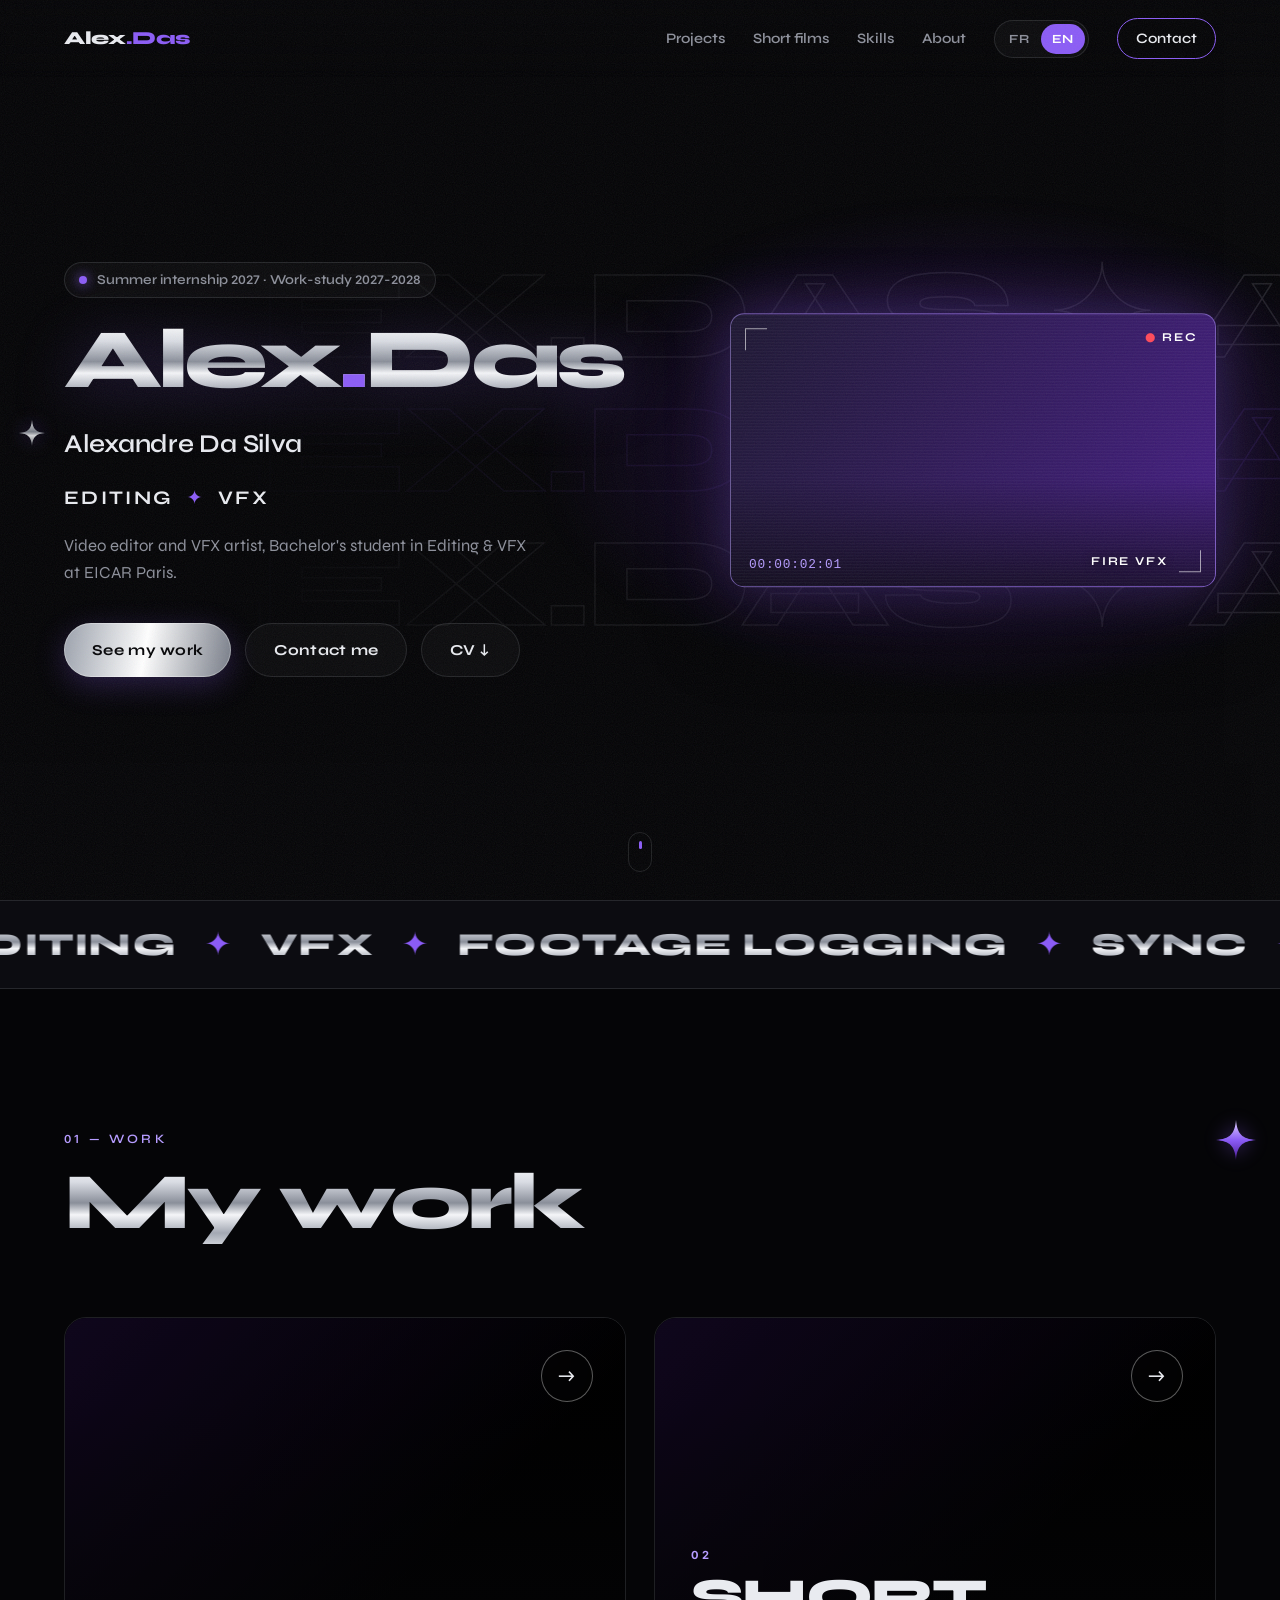
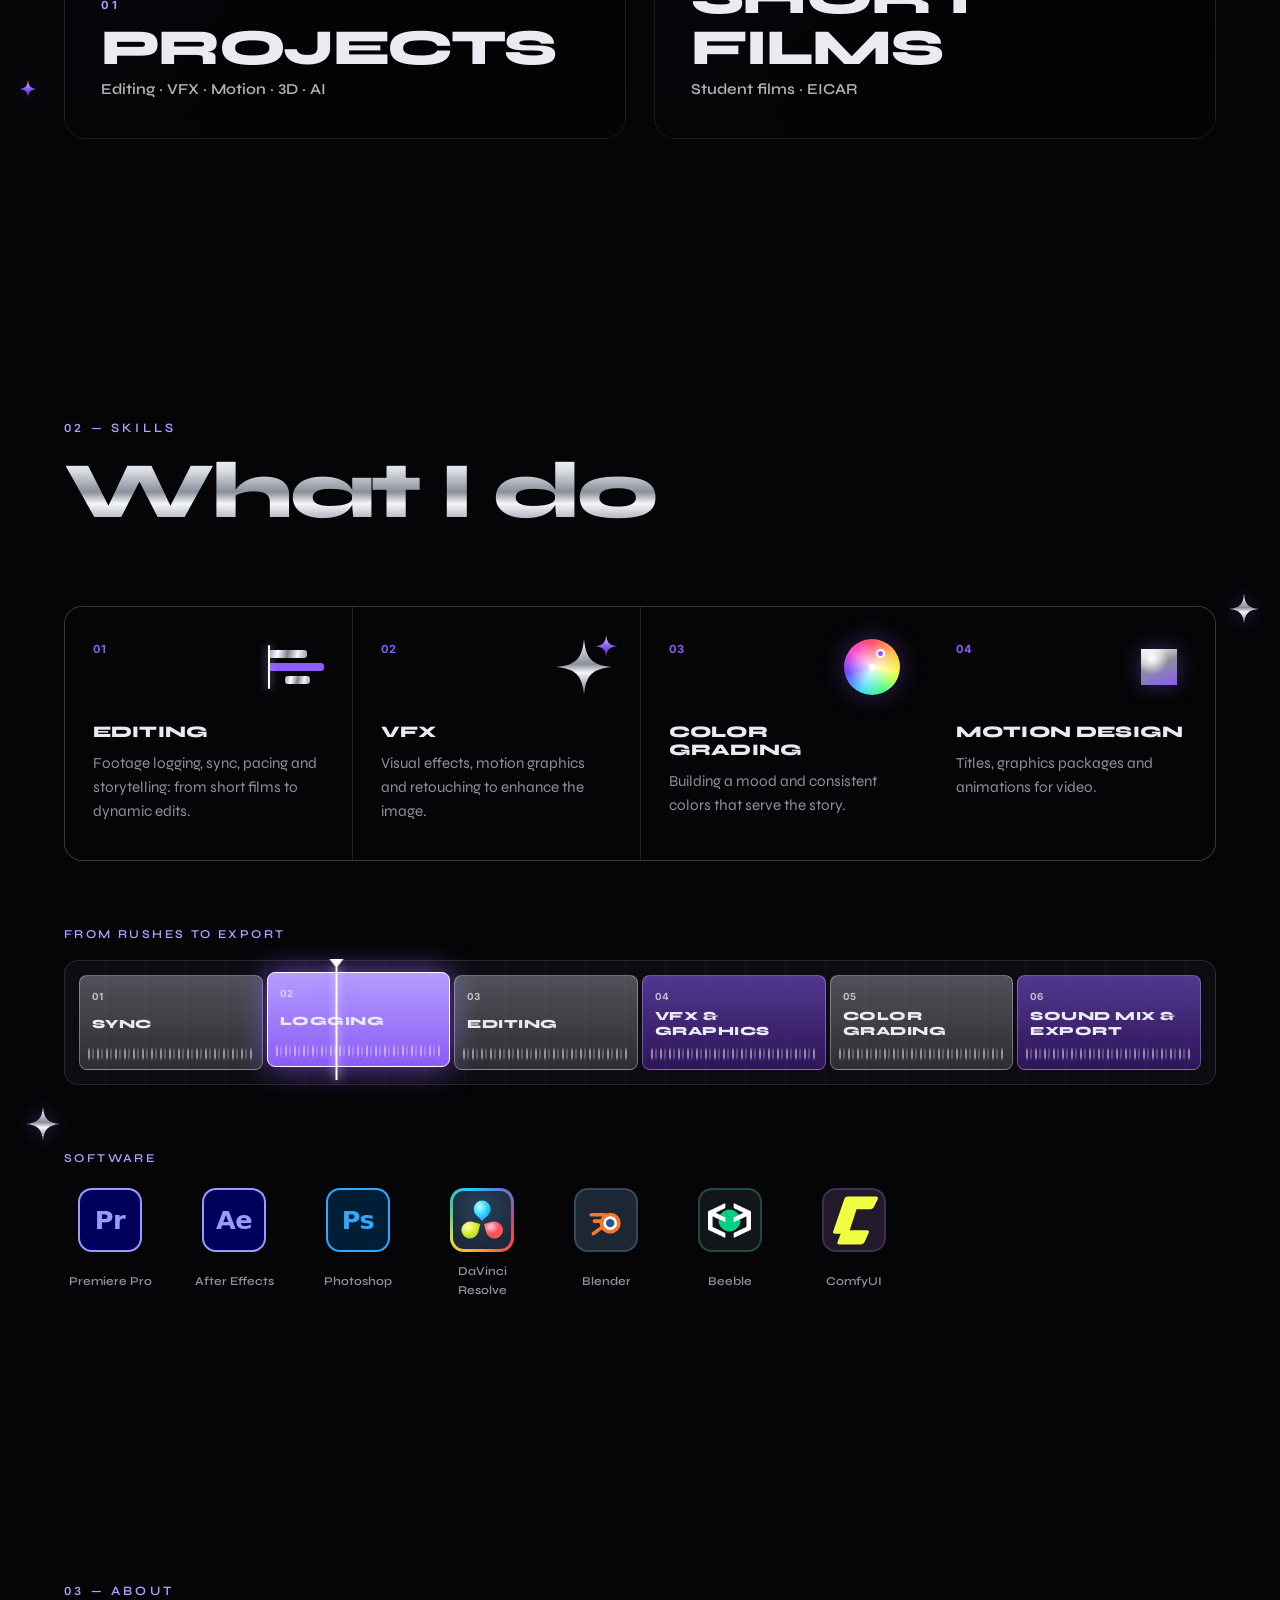
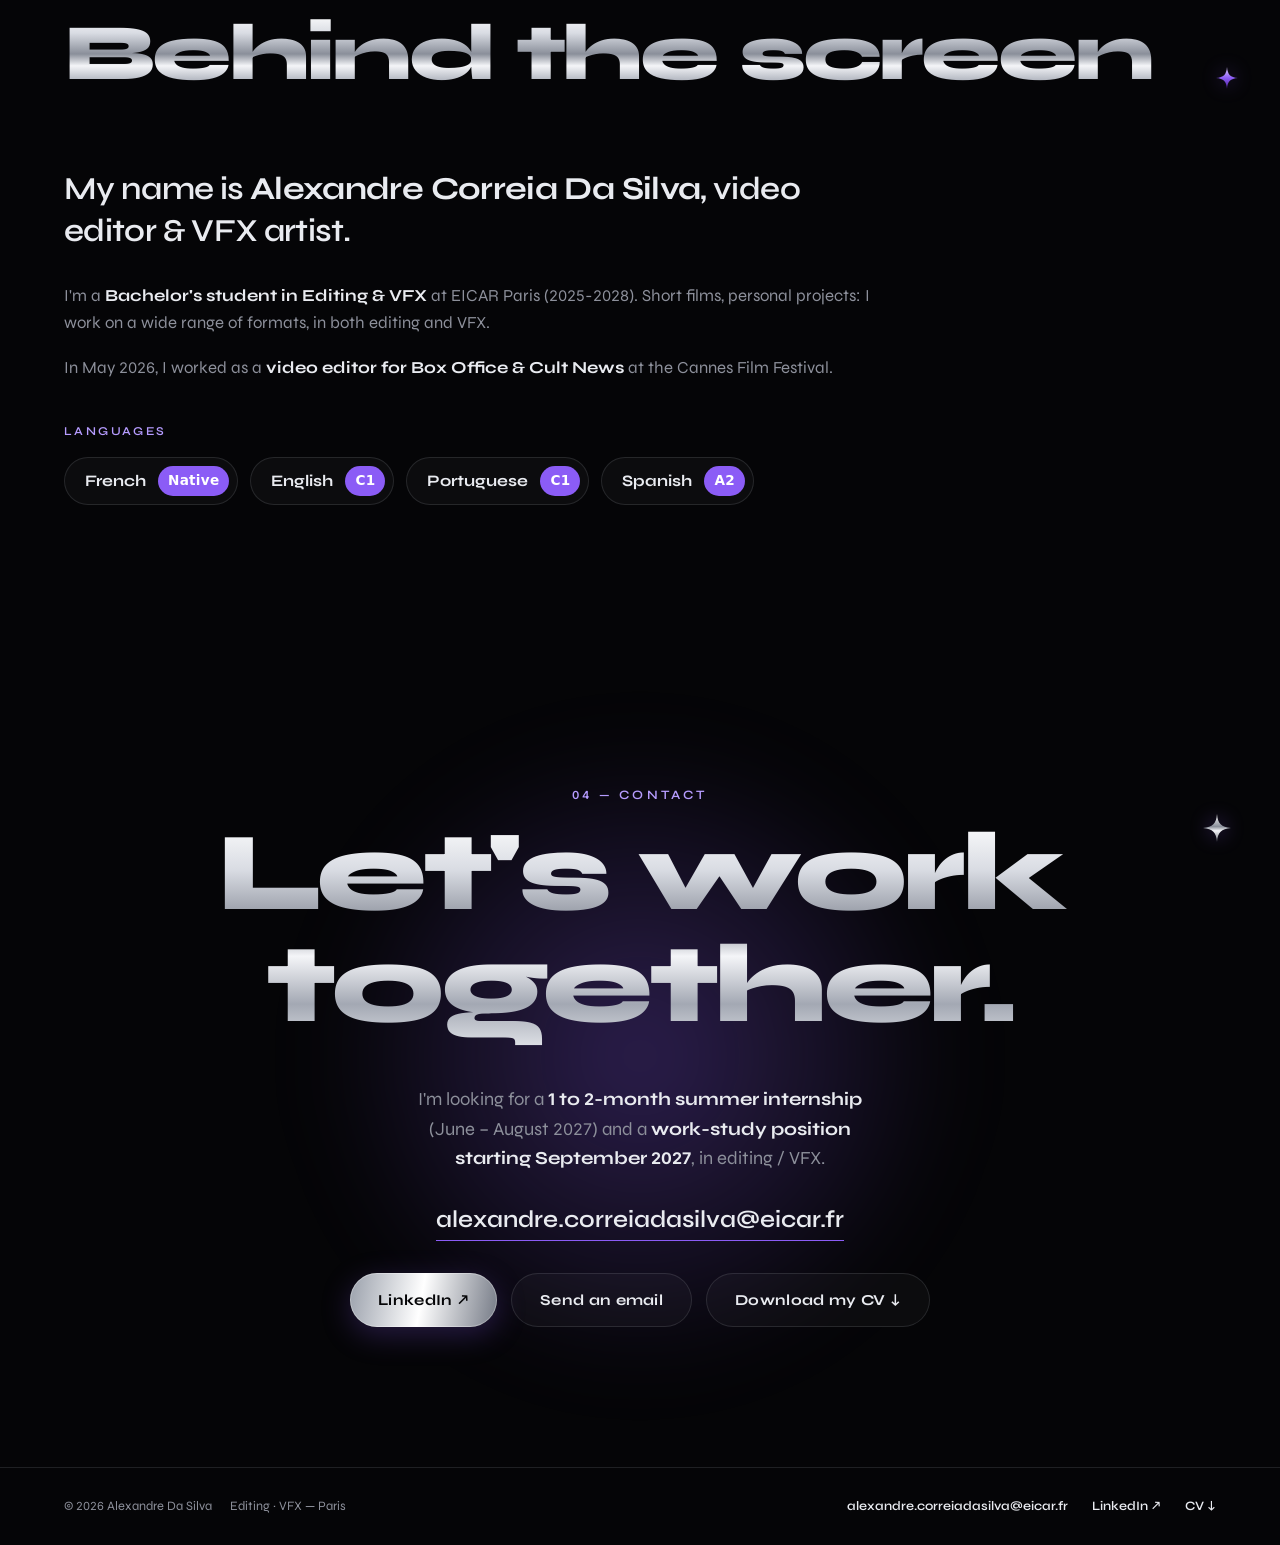
==== commit 56d10c36: "Incendie VFX : miniature avant/après" ====
--- a/index.html
+++ b/index.html
@@ -107,7 +107,7 @@
            et indique-la ici : data-showreel="clips/showreel.mp4" ; elle remplacera les images.) -->
       <div class="hero__visual" aria-hidden="true">
         <div class="viewer" data-showreel="">
-          <span class="viewer__slide viewer__slide--zoom is-on" data-title="Incendie VFX" data-title-en="Fire VFX" style="background-image: url(https://i.vimeocdn.com/video/2207507661-56a8e2202eaecf0f5581336e33c5132d8143e52512b814e3adc245ad2d08ee17-d_1280)"></span>
+          <span class="viewer__slide viewer__slide--zoom is-on" data-title="Incendie VFX" data-title-en="Fire VFX" style="background-image: url(https://i.vimeocdn.com/video/2207978198-06ae382c00f641b2dd299ae1c7379f632b3ac33c91df4f9cfd2b4b5be36796fb-d_1280)"></span>
           <span class="viewer__slide" data-title="EMPLOYÉ.exe" style="background-image: url(https://i.ytimg.com/vi/tzEEQXUSCcc/maxresdefault.jpg)"></span>
           <span class="viewer__slide" data-title="L'écume Noire" style="background-image: url(https://i.ytimg.com/vi/kwjQ5rmDQ4E/maxresdefault.jpg)"></span>
           <span class="viewer__slide" data-title="Live Poster" style="background-image: url(https://i.vimeocdn.com/video/2207504435-4f3b964293a7ae16abc4c247cb499ea77735210f3795069bb538bf8c3526a528-d_1280)"></span>
@@ -153,7 +153,7 @@
       <div class="works">
         <a class="tile reveal" href="projets.html">
           <span class="tile__bg">
-            <span class="tile__img tile__img--zoom is-on" style="background-image: url(https://i.vimeocdn.com/video/2207507661-56a8e2202eaecf0f5581336e33c5132d8143e52512b814e3adc245ad2d08ee17-d_1280)"></span>
+            <span class="tile__img tile__img--zoom is-on" style="background-image: url(https://i.vimeocdn.com/video/2207978198-06ae382c00f641b2dd299ae1c7379f632b3ac33c91df4f9cfd2b4b5be36796fb-d_1280)"></span>
             <span class="tile__img" style="background-image: url(https://i.vimeocdn.com/video/2207977435-321c780274296872cf9efd1933049813c3355fb1a7ad788bca31e043d06b1599-d_1280)"></span>
             <span class="tile__img" style="background-image: url(https://i.vimeocdn.com/video/2207504369-60c147e0684149800d0033bf300ee8f3fcbf7378021136e145a27e3a7e6fcddd-d_1280)"></span>
             <span class="tile__img" style="background-image: url(https://i.vimeocdn.com/video/2207504435-4f3b964293a7ae16abc4c247cb499ea77735210f3795069bb538bf8c3526a528-d_1280)"></span>
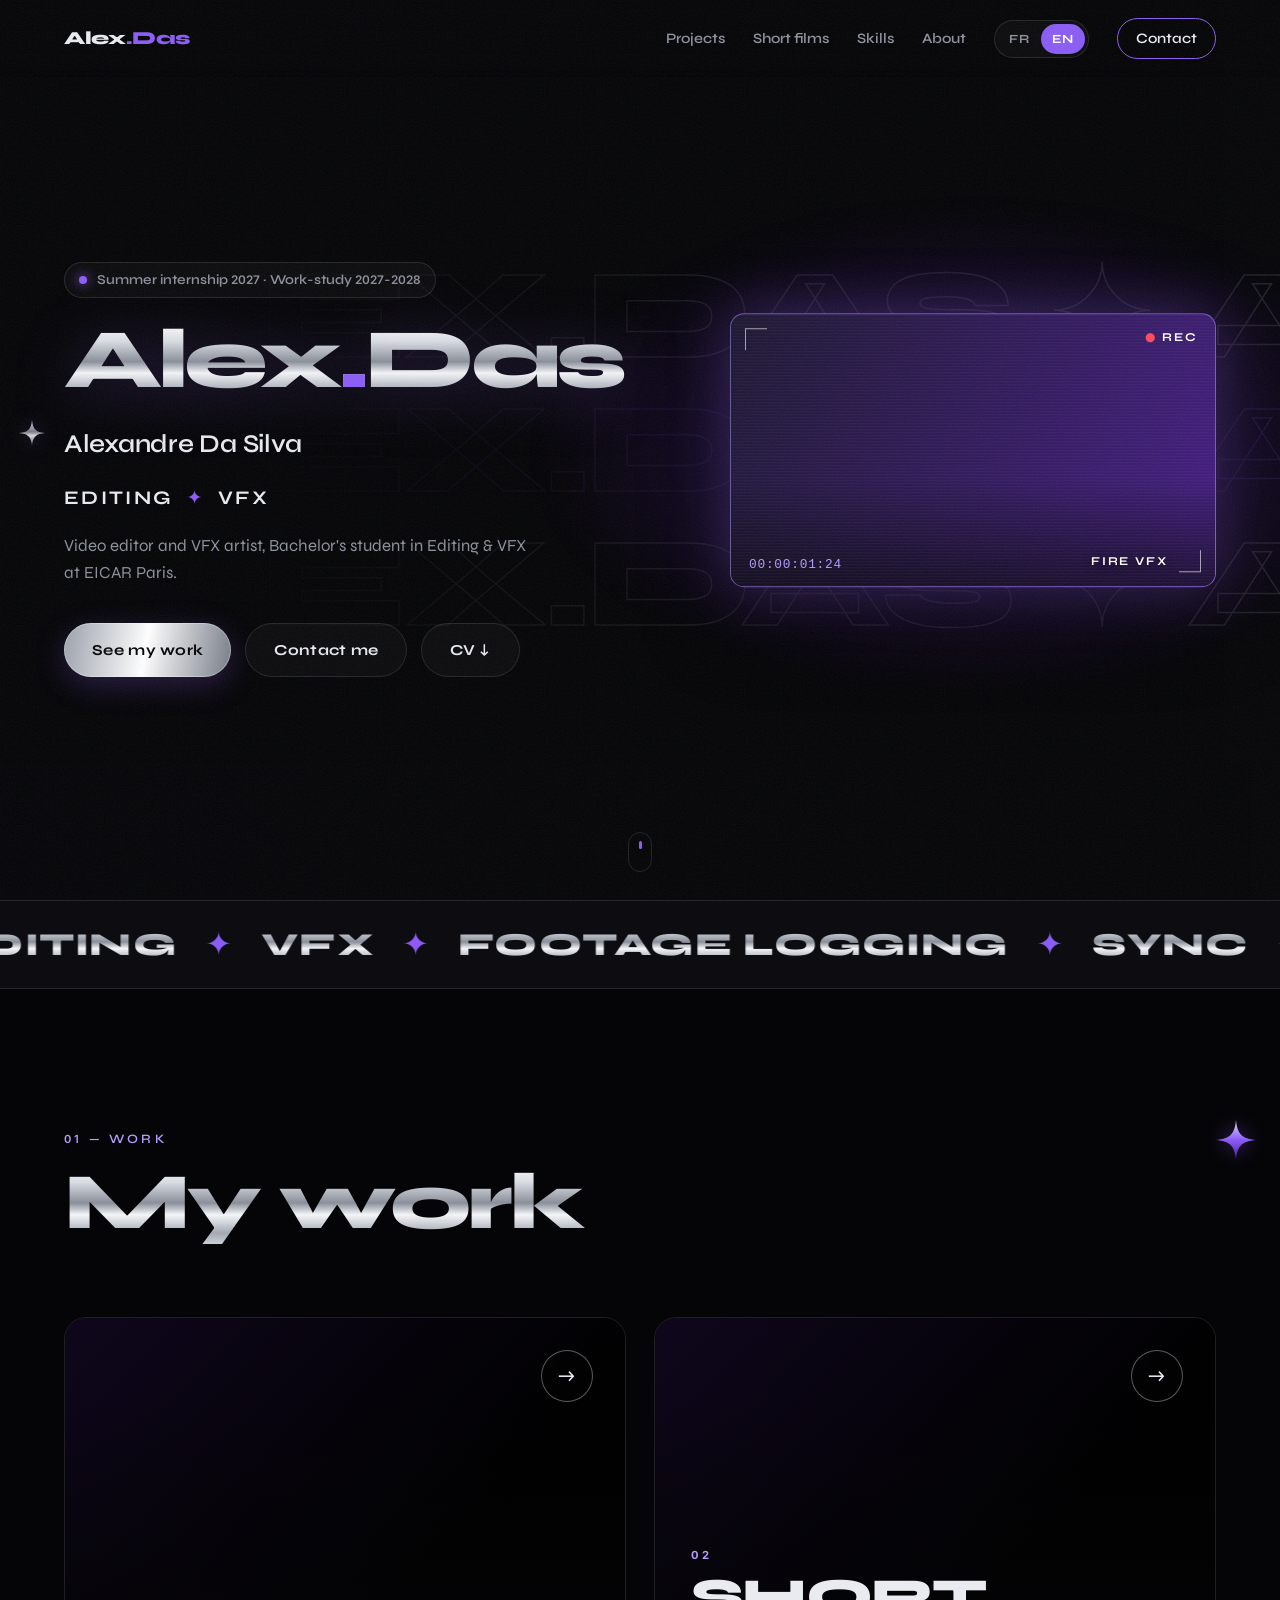
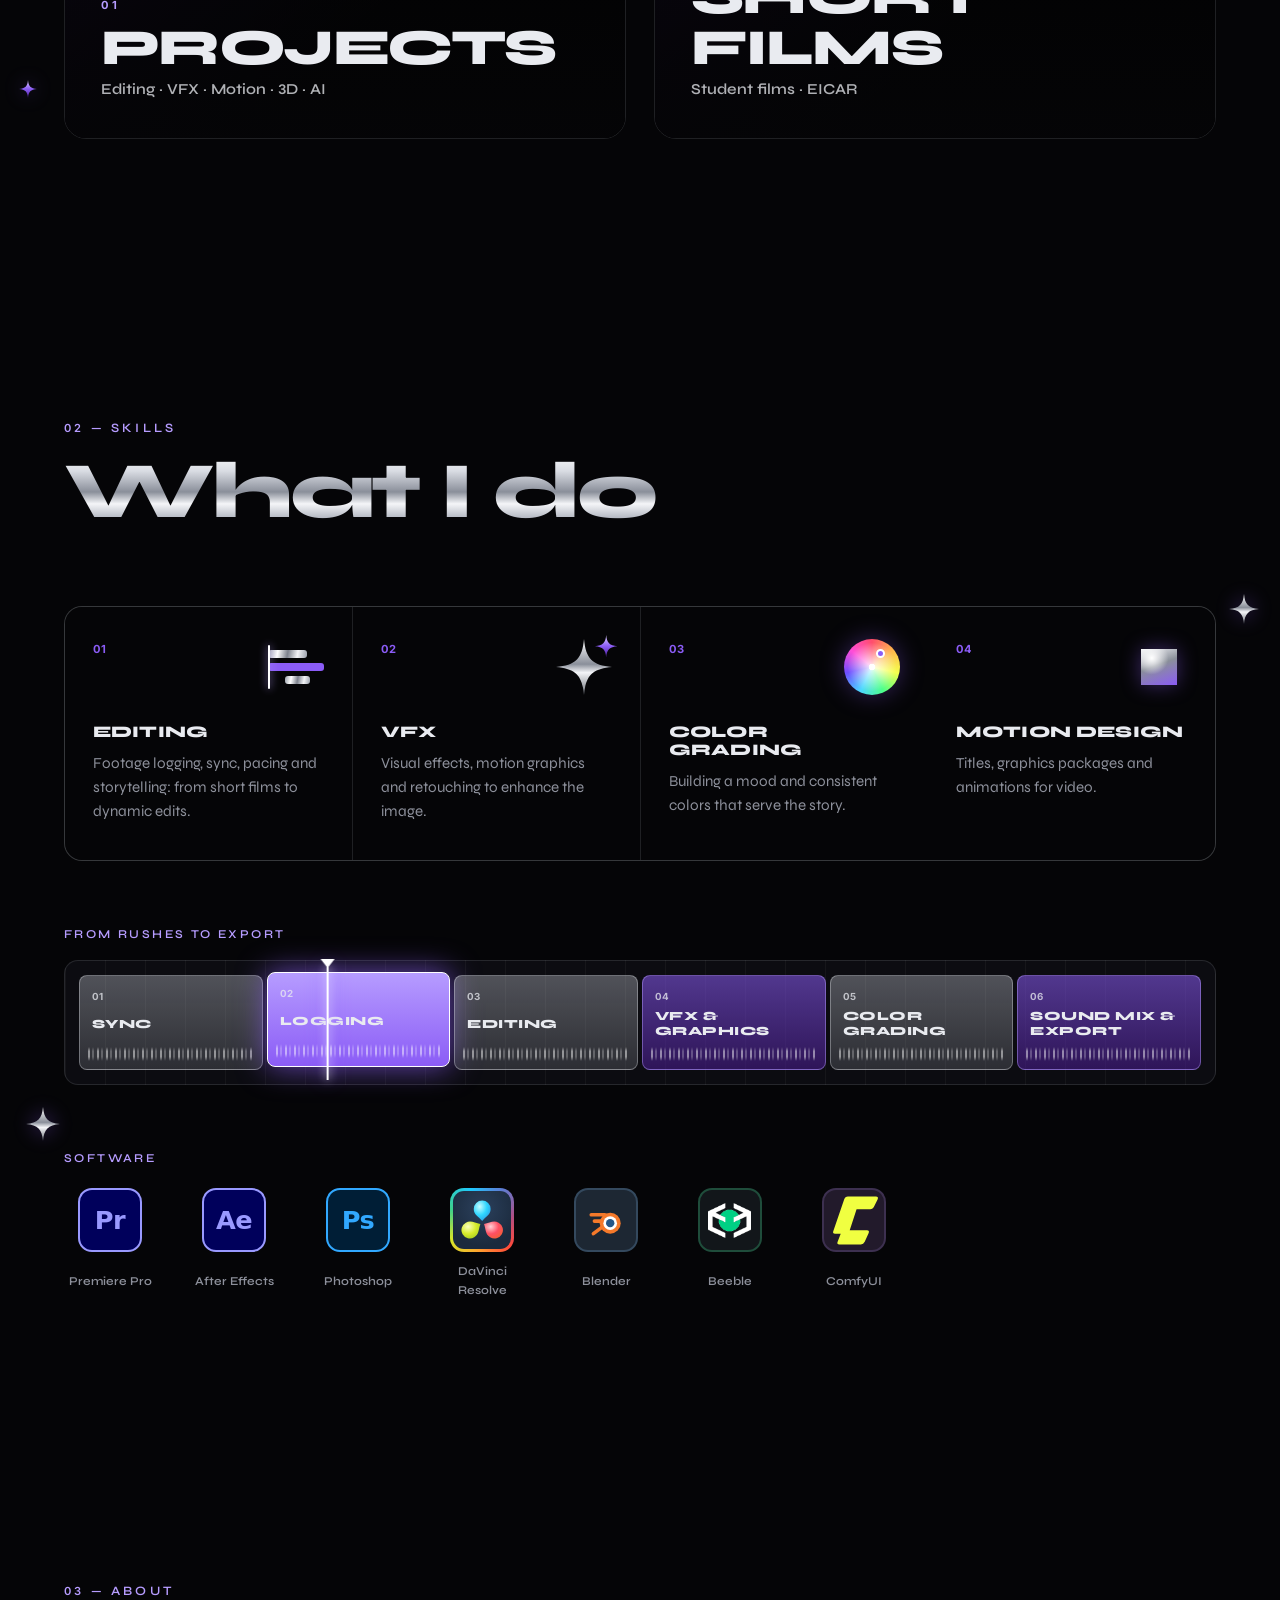
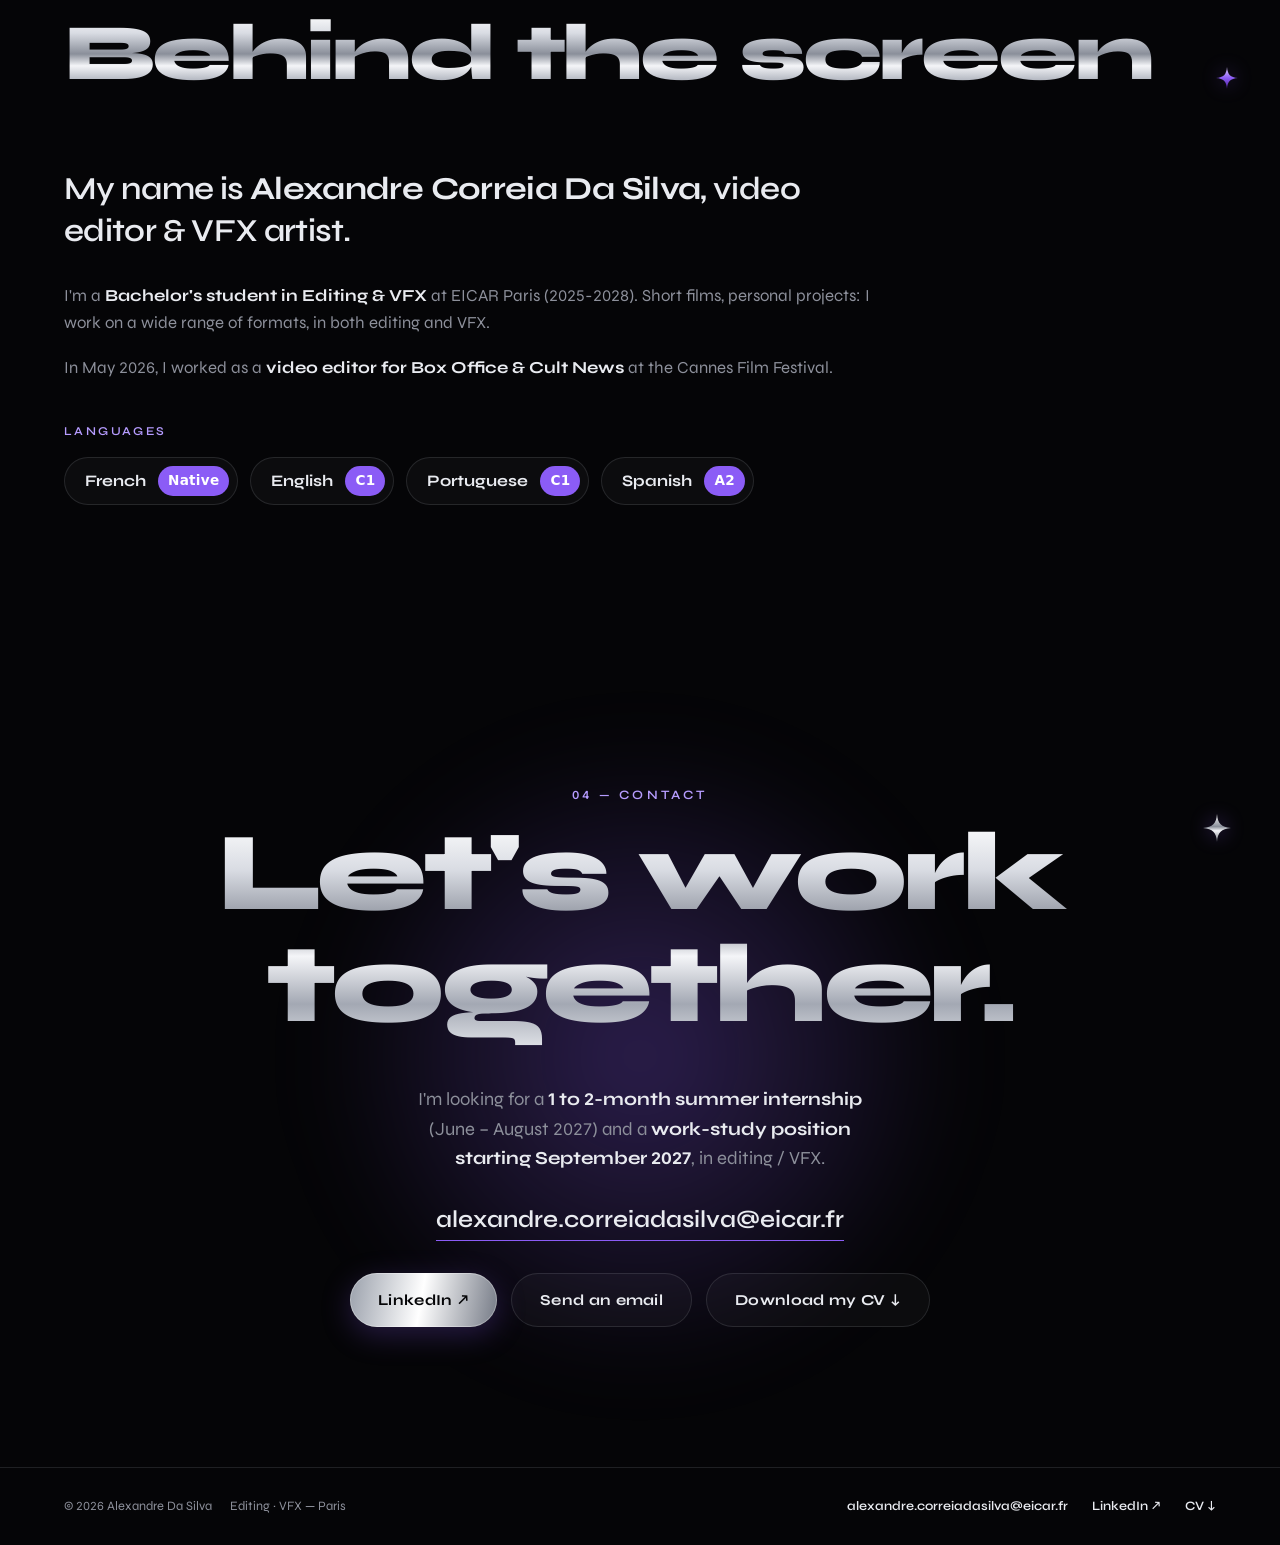
==== commit 0ca8e7b7: "Écran d'accueil : Incendie, EMPLOYÉ.exe, Automne → Hiver IA en premier" ====
--- a/index.html
+++ b/index.html
@@ -109,11 +109,11 @@
         <div class="viewer" data-showreel="">
           <span class="viewer__slide viewer__slide--zoom is-on" data-title="Incendie VFX" data-title-en="Fire VFX" style="background-image: url(https://i.vimeocdn.com/video/2207978198-06ae382c00f641b2dd299ae1c7379f632b3ac33c91df4f9cfd2b4b5be36796fb-d_1280)"></span>
           <span class="viewer__slide" data-title="EMPLOYÉ.exe" style="background-image: url(https://i.ytimg.com/vi/tzEEQXUSCcc/maxresdefault.jpg)"></span>
+          <span class="viewer__slide" data-title="Automne → Hiver IA" data-title-en="Autumn → Winter AI" style="background-image: url(https://i.vimeocdn.com/video/2207977435-321c780274296872cf9efd1933049813c3355fb1a7ad788bca31e043d06b1599-d_1280)"></span>
           <span class="viewer__slide" data-title="L'écume Noire" style="background-image: url(https://i.ytimg.com/vi/kwjQ5rmDQ4E/maxresdefault.jpg)"></span>
           <span class="viewer__slide" data-title="Live Poster" style="background-image: url(https://i.vimeocdn.com/video/2207504435-4f3b964293a7ae16abc4c247cb499ea77735210f3795069bb538bf8c3526a528-d_1280)"></span>
           <span class="viewer__slide" data-title="Sans frontières" style="background-image: url(https://i.ytimg.com/vi/NwniXVBa7Bk/maxresdefault.jpg)"></span>
           <span class="viewer__slide" data-title="Animation 8-bit" data-title-en="8-bit animation" style="background-image: url(https://i.vimeocdn.com/video/2207504369-60c147e0684149800d0033bf300ee8f3fcbf7378021136e145a27e3a7e6fcddd-d_1280)"></span>
-          <span class="viewer__slide" data-title="Automne → Hiver IA" data-title-en="Autumn → Winter AI" style="background-image: url(https://i.vimeocdn.com/video/2207977435-321c780274296872cf9efd1933049813c3355fb1a7ad788bca31e043d06b1599-d_1280)"></span>
           <span class="viewer__slide" data-title="Scène 3D" data-title-en="3D scene" style="background-image: url(https://i.vimeocdn.com/video/2207512274-999580347869c34054bcfc6a18e3d98a3d1d616418bd9bf39a317bb998bd53f9-d_1280)"></span>
           <span class="viewer__slide" data-title="Pub The Kooples" data-title-en="The Kooples ad" style="background-image: url(https://i.vimeocdn.com/video/2207504891-9e7236b266a129ea00c8f8a6ca9f6cb772db6eebb0981829c4b1726495195fea-d_1280)"></span>
           <span class="viewer__corner viewer__corner--tl"></span>
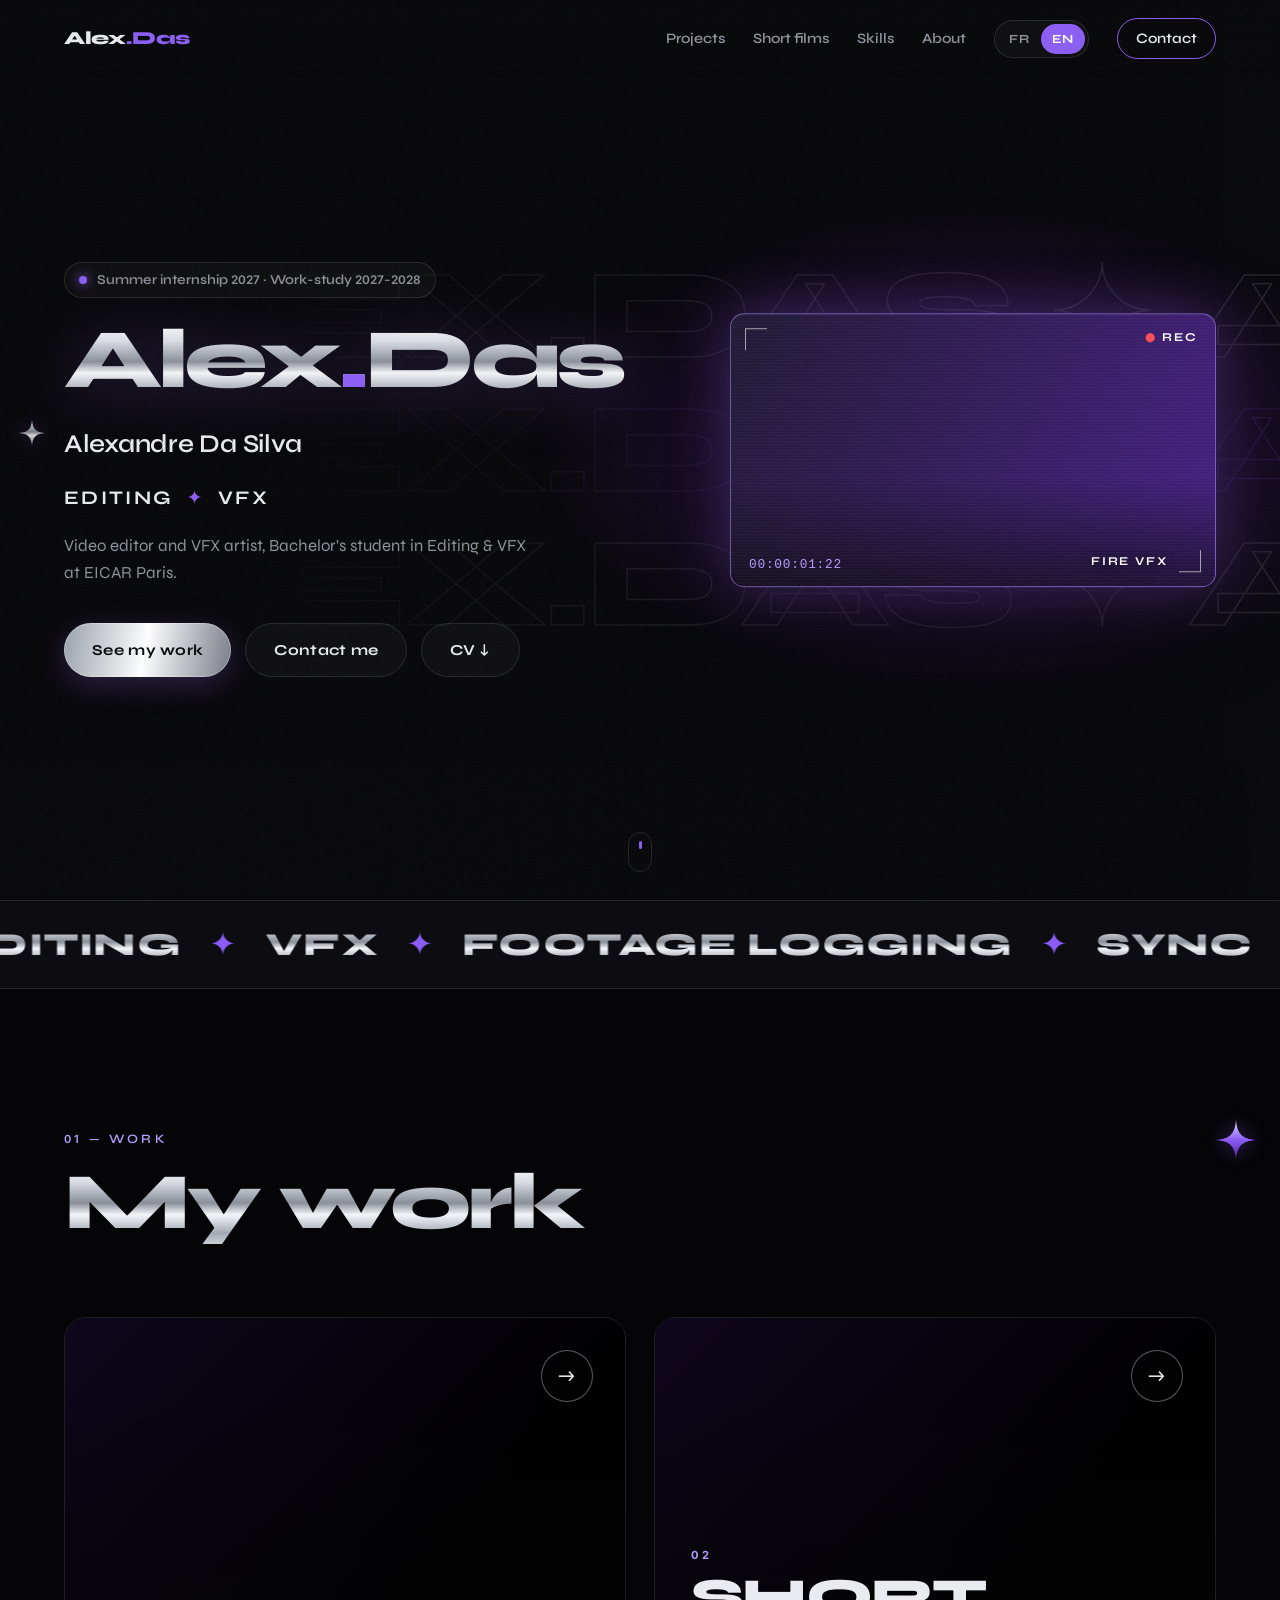
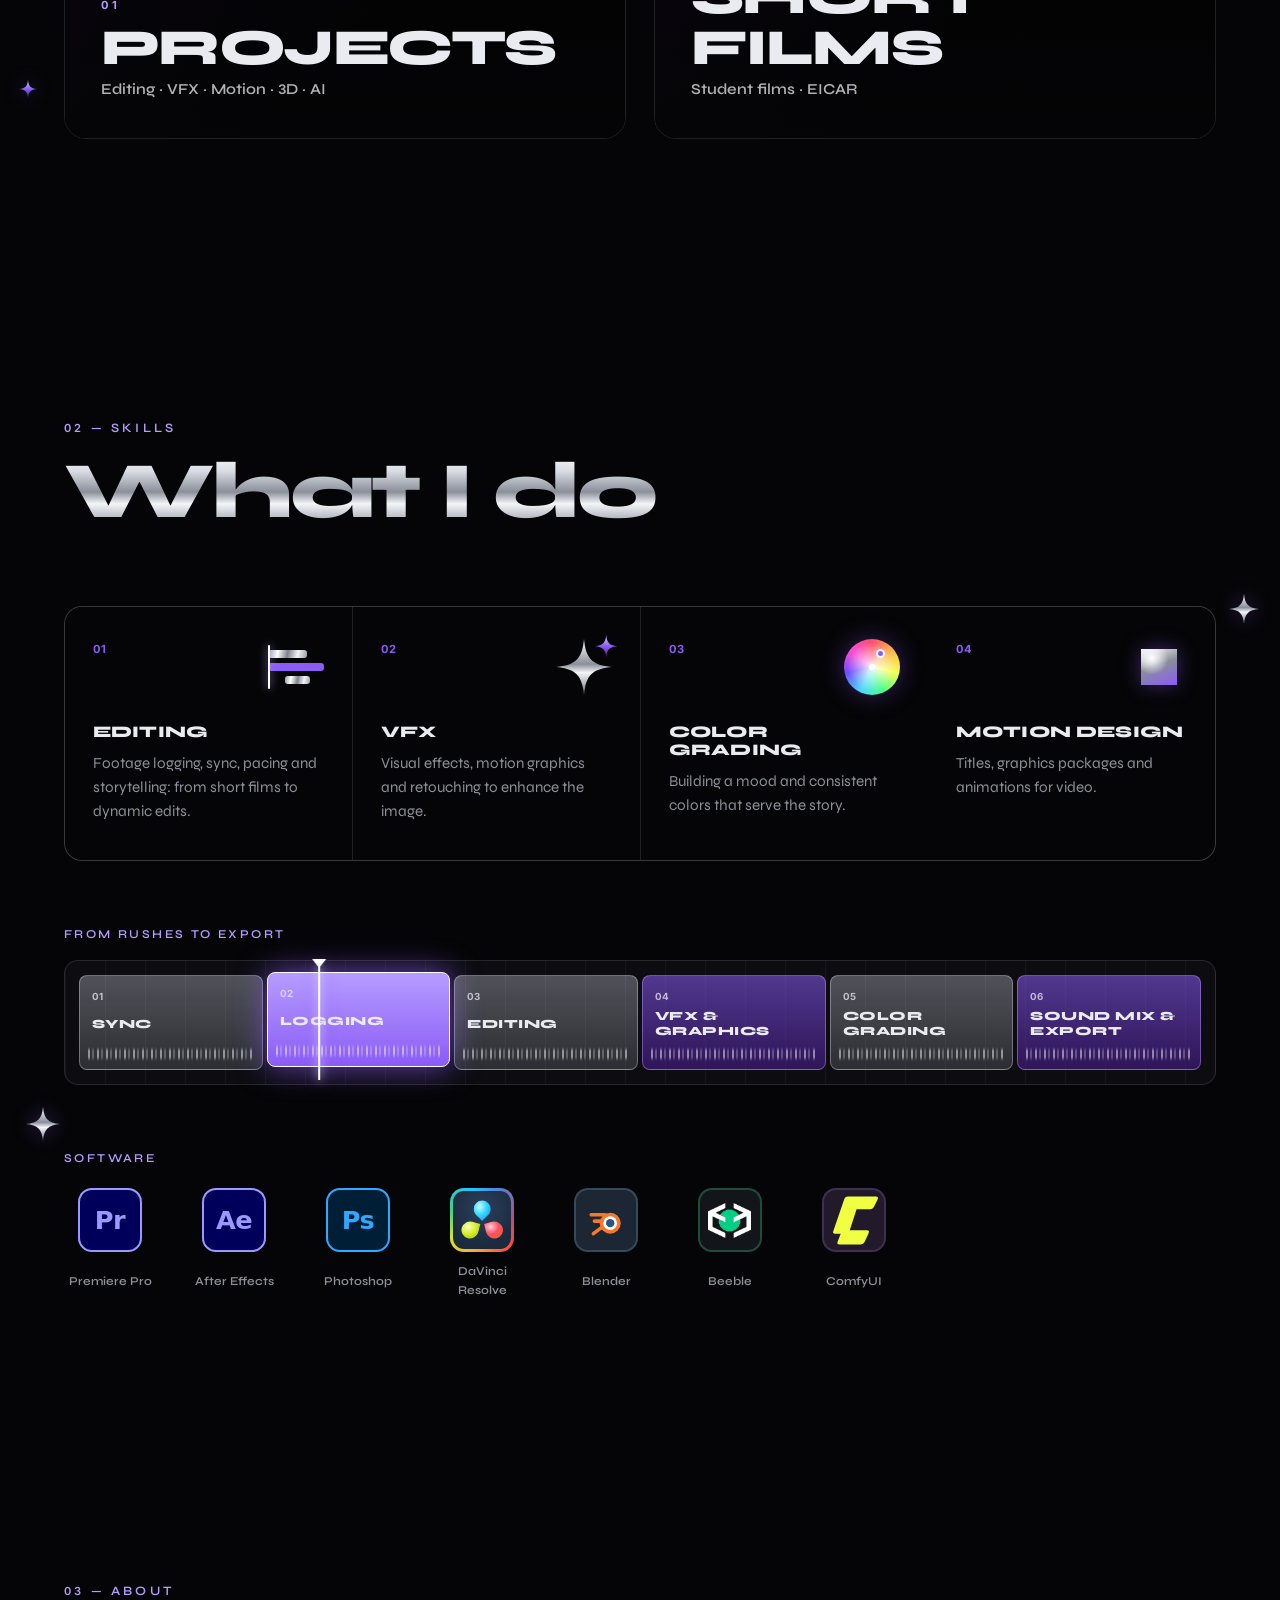
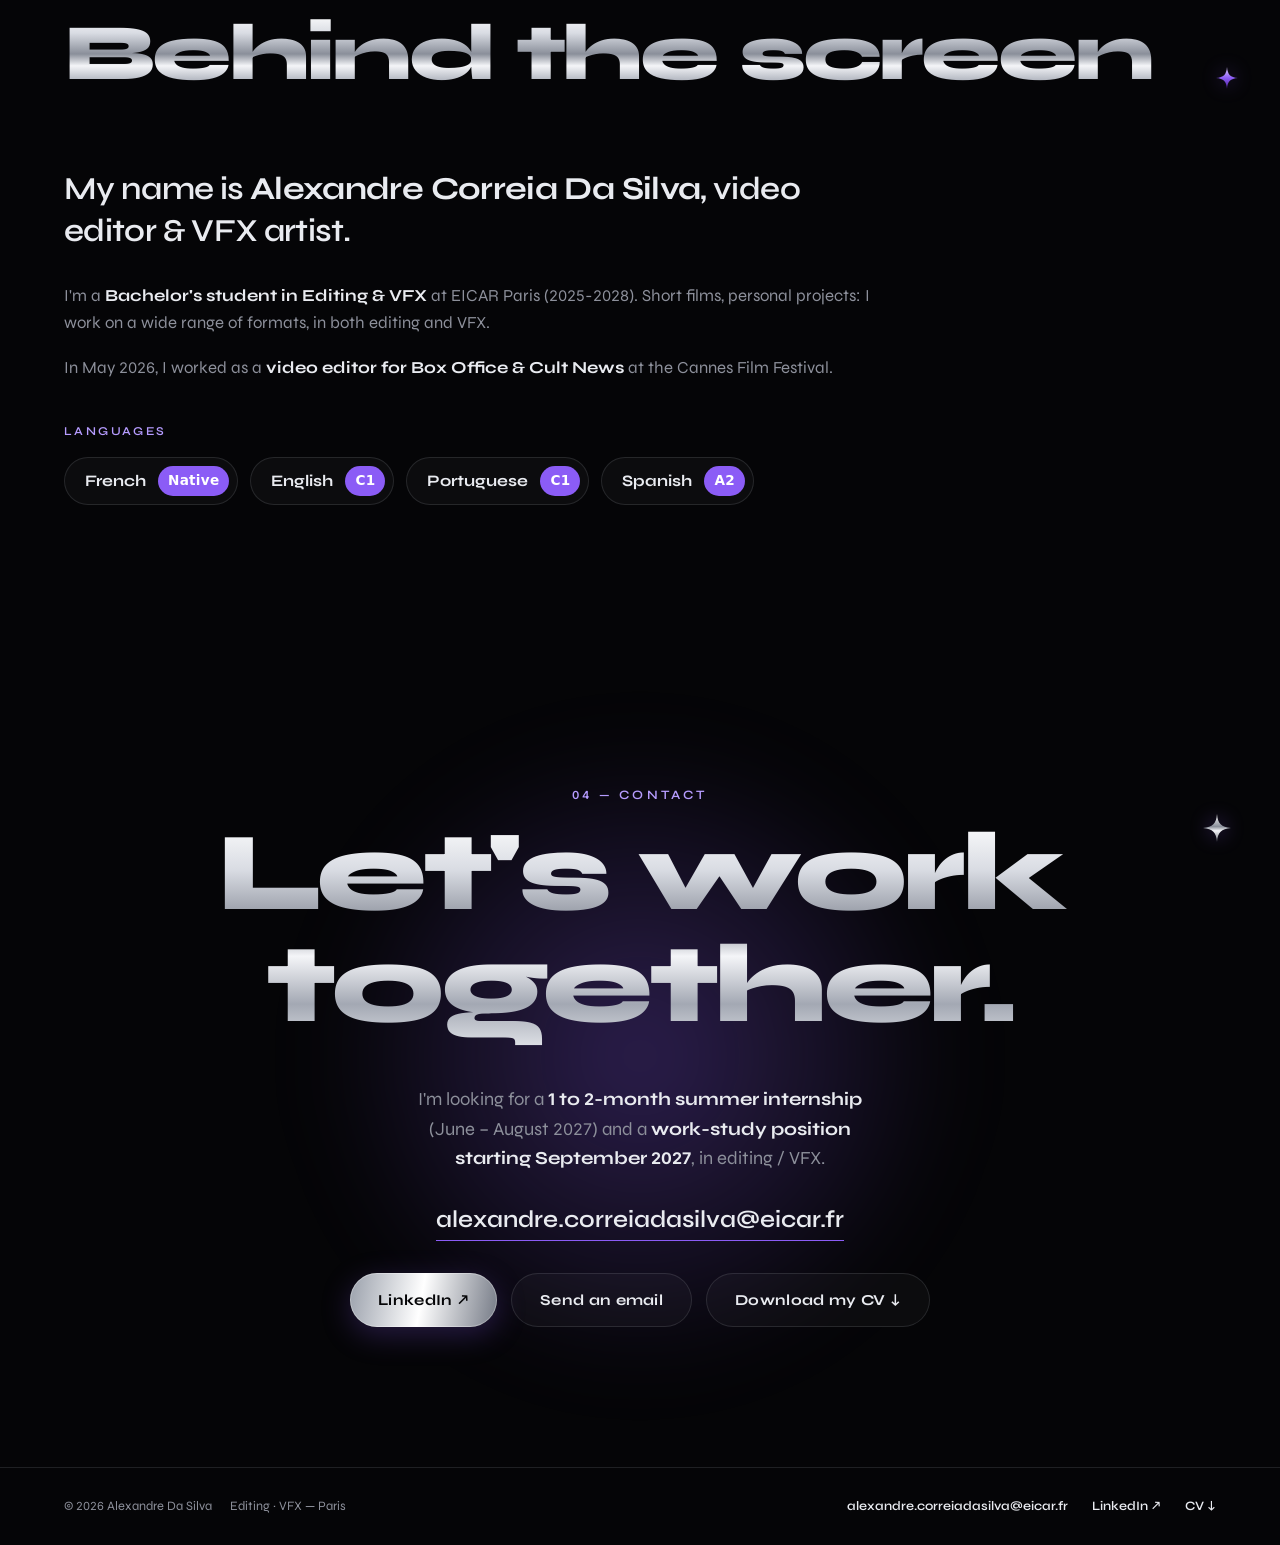
==== commit 49e549cd: "Écran d'accueil : Live Poster en dernier" ====
--- a/index.html
+++ b/index.html
@@ -111,11 +111,11 @@
           <span class="viewer__slide" data-title="EMPLOYÉ.exe" style="background-image: url(https://i.ytimg.com/vi/tzEEQXUSCcc/maxresdefault.jpg)"></span>
           <span class="viewer__slide" data-title="Automne → Hiver IA" data-title-en="Autumn → Winter AI" style="background-image: url(https://i.vimeocdn.com/video/2207977435-321c780274296872cf9efd1933049813c3355fb1a7ad788bca31e043d06b1599-d_1280)"></span>
           <span class="viewer__slide" data-title="L'écume Noire" style="background-image: url(https://i.ytimg.com/vi/kwjQ5rmDQ4E/maxresdefault.jpg)"></span>
-          <span class="viewer__slide" data-title="Live Poster" style="background-image: url(https://i.vimeocdn.com/video/2207504435-4f3b964293a7ae16abc4c247cb499ea77735210f3795069bb538bf8c3526a528-d_1280)"></span>
           <span class="viewer__slide" data-title="Sans frontières" style="background-image: url(https://i.ytimg.com/vi/NwniXVBa7Bk/maxresdefault.jpg)"></span>
           <span class="viewer__slide" data-title="Animation 8-bit" data-title-en="8-bit animation" style="background-image: url(https://i.vimeocdn.com/video/2207504369-60c147e0684149800d0033bf300ee8f3fcbf7378021136e145a27e3a7e6fcddd-d_1280)"></span>
           <span class="viewer__slide" data-title="Scène 3D" data-title-en="3D scene" style="background-image: url(https://i.vimeocdn.com/video/2207512274-999580347869c34054bcfc6a18e3d98a3d1d616418bd9bf39a317bb998bd53f9-d_1280)"></span>
           <span class="viewer__slide" data-title="Pub The Kooples" data-title-en="The Kooples ad" style="background-image: url(https://i.vimeocdn.com/video/2207504891-9e7236b266a129ea00c8f8a6ca9f6cb772db6eebb0981829c4b1726495195fea-d_1280)"></span>
+          <span class="viewer__slide" data-title="Live Poster" style="background-image: url(https://i.vimeocdn.com/video/2207504435-4f3b964293a7ae16abc4c247cb499ea77735210f3795069bb538bf8c3526a528-d_1280)"></span>
           <span class="viewer__corner viewer__corner--tl"></span>
           <span class="viewer__corner viewer__corner--br"></span>
           <span class="viewer__rec">REC</span>
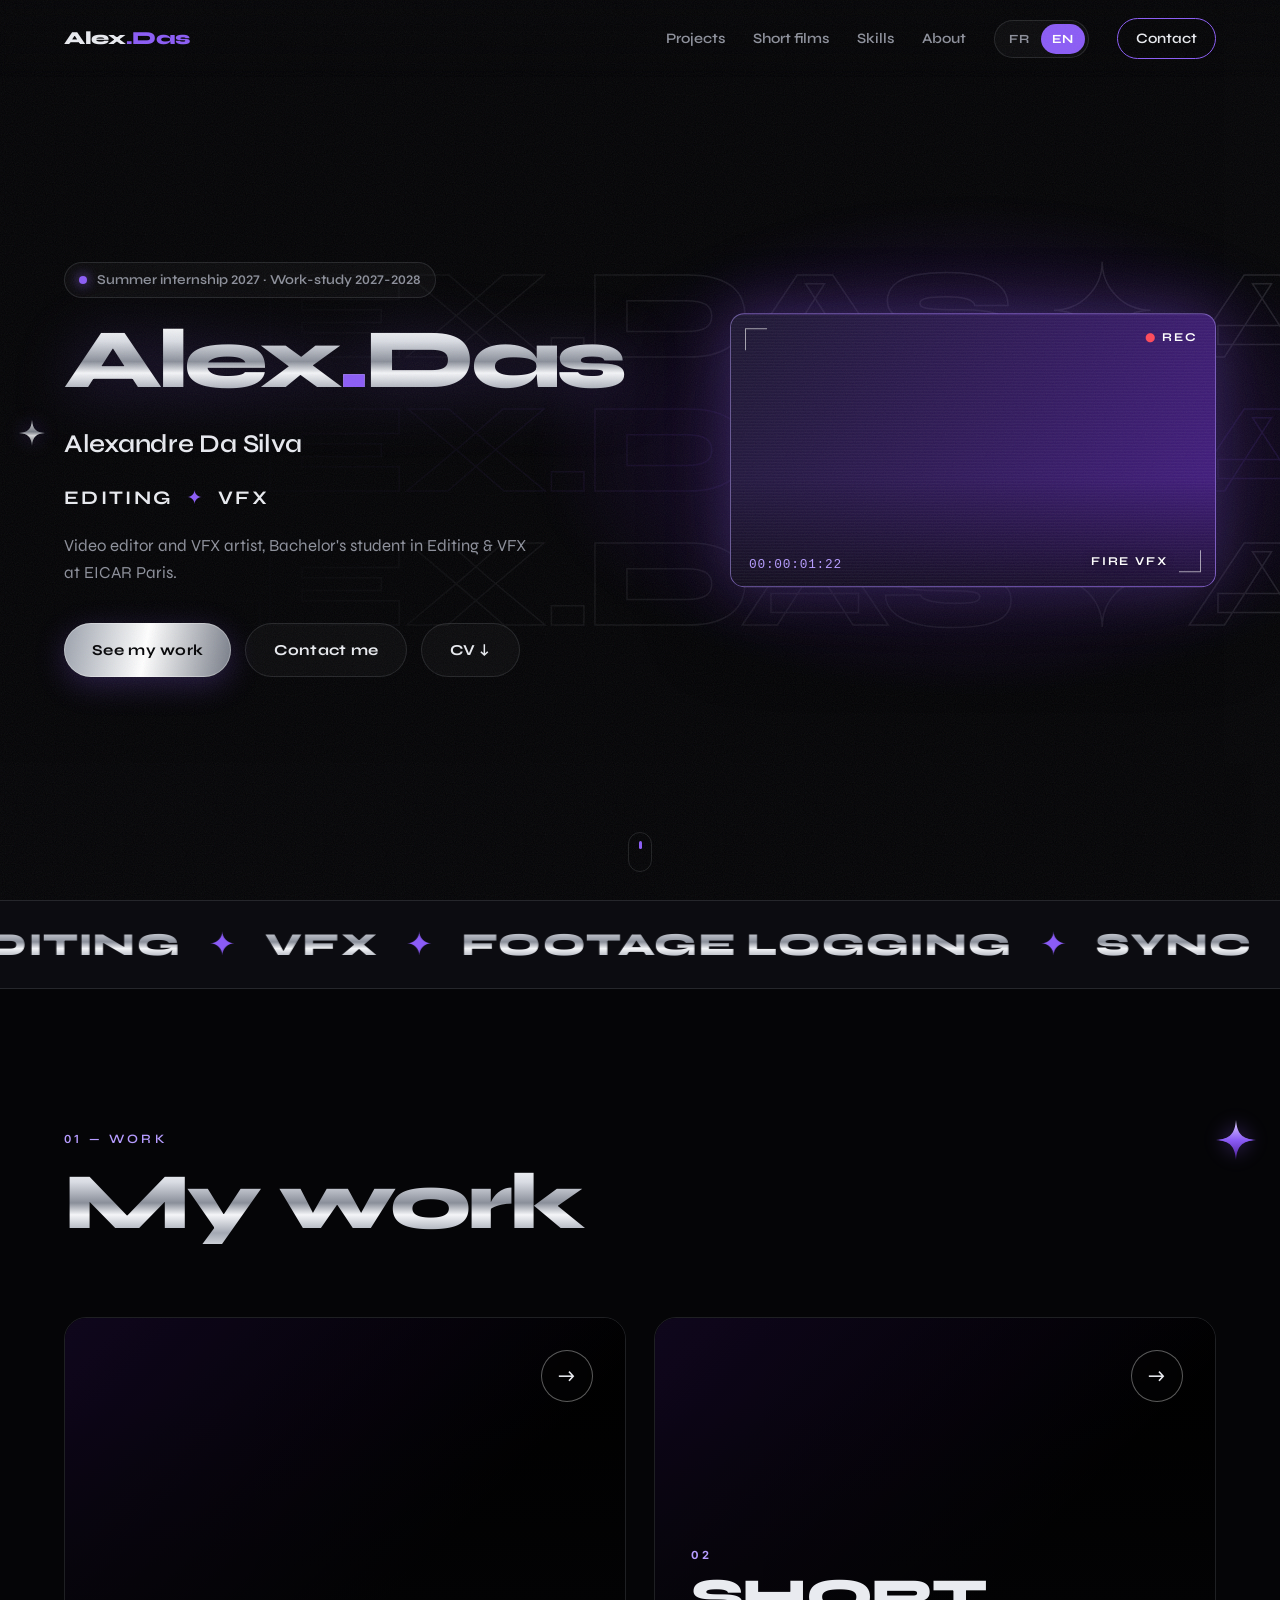
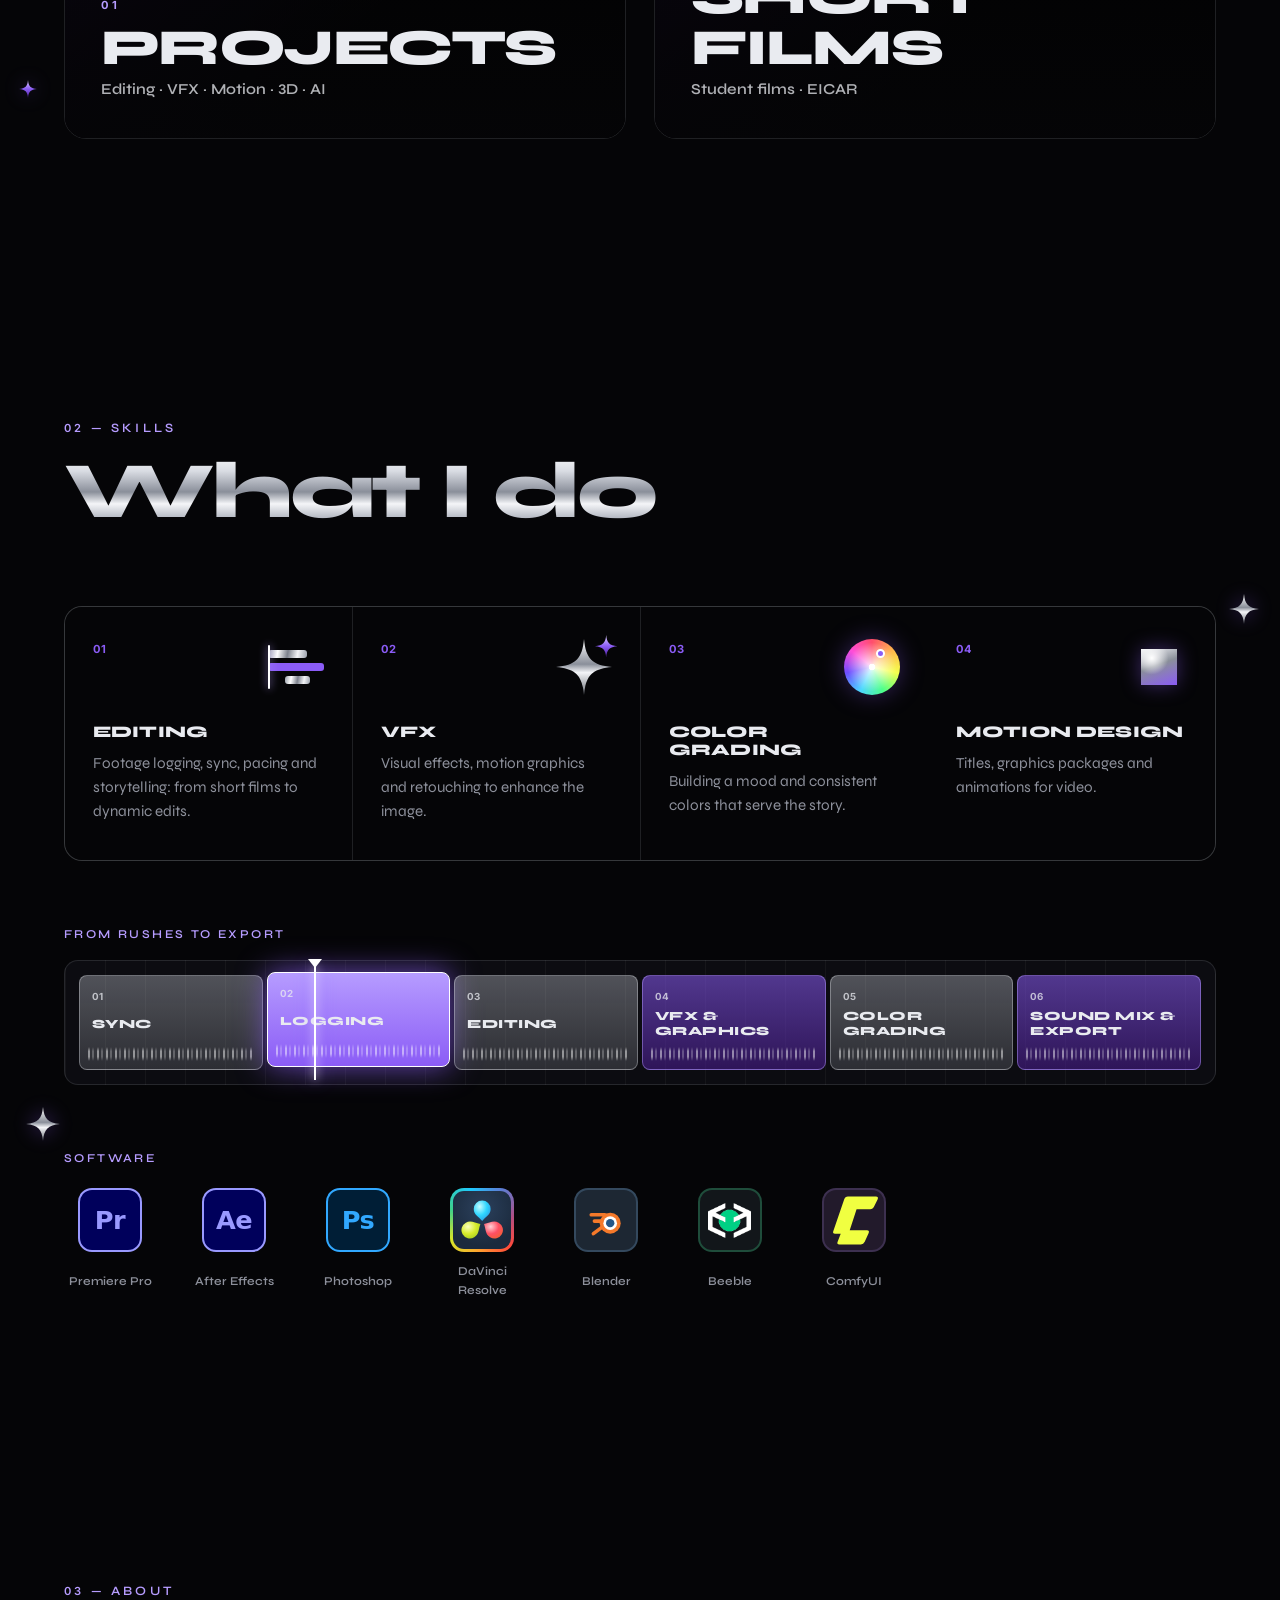
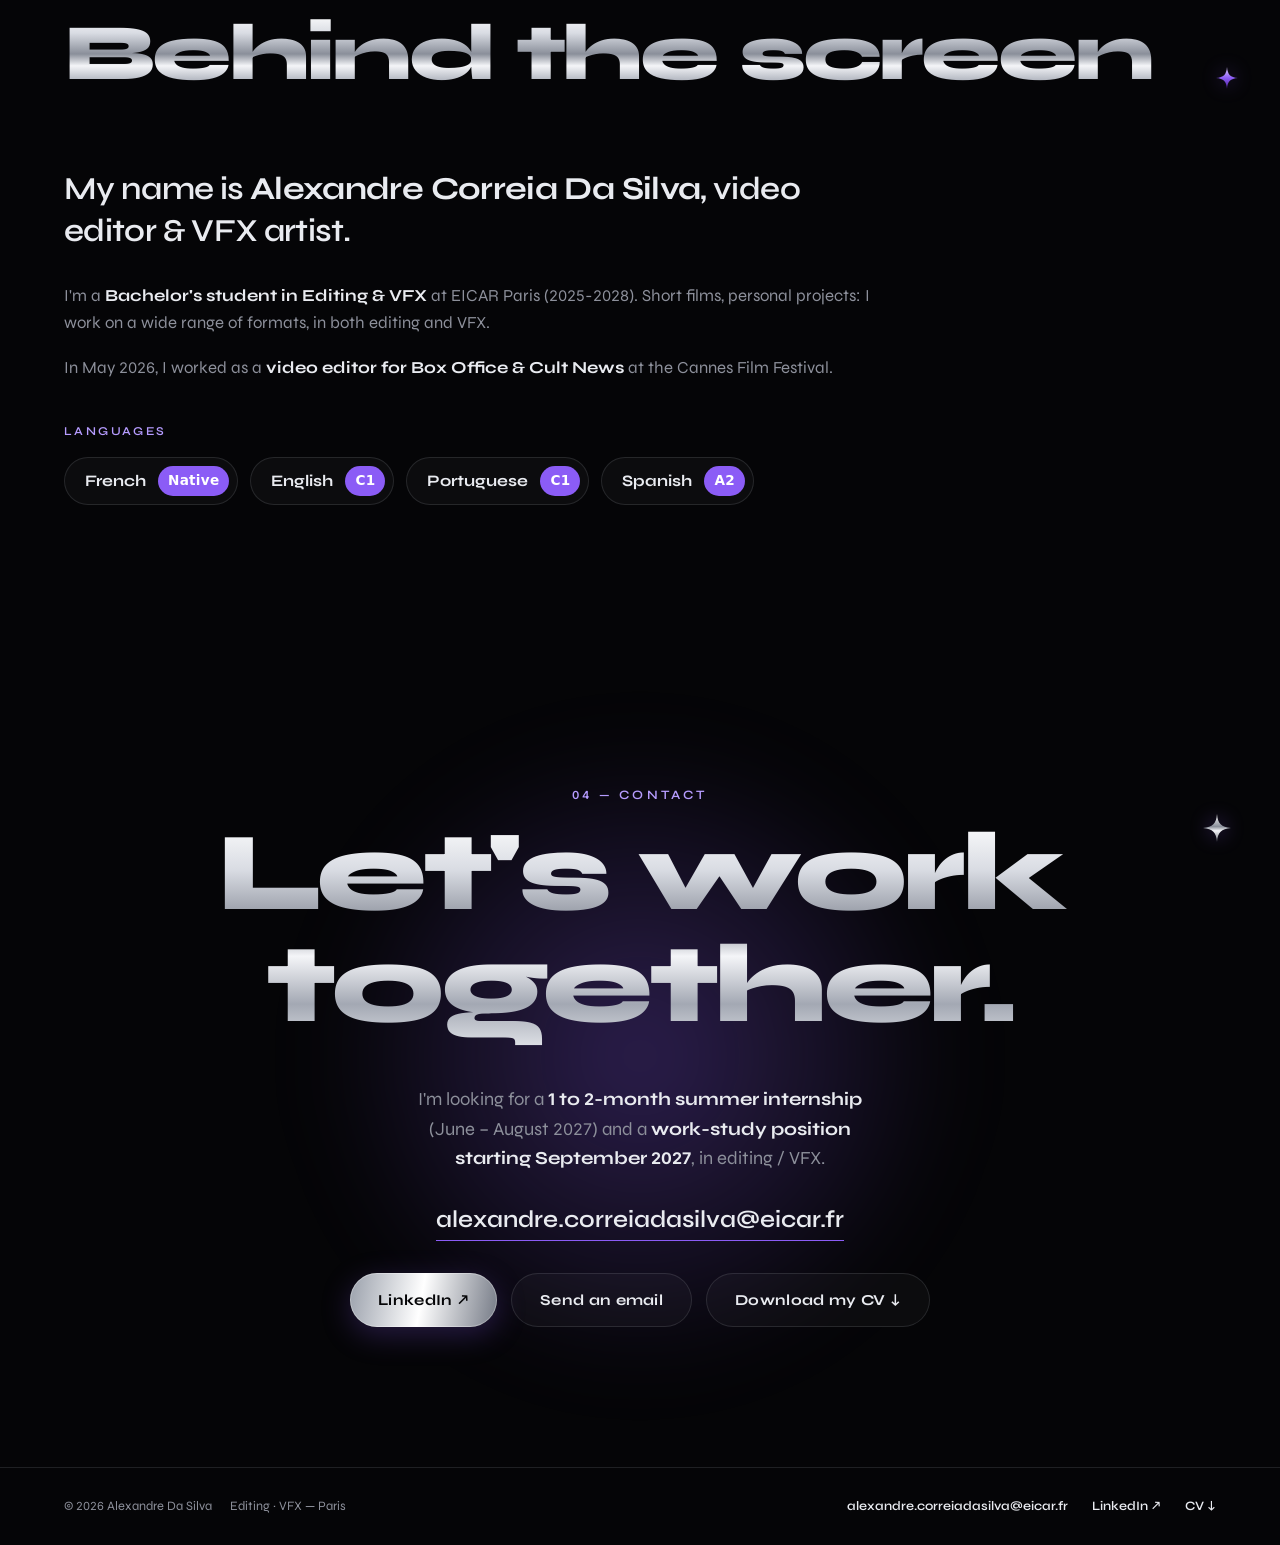
==== commit ef7b00e2: "Écran d'accueil : Animation 8-bit à la place de Live Poster" ====
--- a/index.html
+++ b/index.html
@@ -111,8 +111,8 @@
           <span class="viewer__slide" data-title="EMPLOYÉ.exe" style="background-image: url(https://i.ytimg.com/vi/tzEEQXUSCcc/maxresdefault.jpg)"></span>
           <span class="viewer__slide" data-title="Automne → Hiver IA" data-title-en="Autumn → Winter AI" style="background-image: url(https://i.vimeocdn.com/video/2207977435-321c780274296872cf9efd1933049813c3355fb1a7ad788bca31e043d06b1599-d_1280)"></span>
           <span class="viewer__slide" data-title="L'écume Noire" style="background-image: url(https://i.ytimg.com/vi/kwjQ5rmDQ4E/maxresdefault.jpg)"></span>
+          <span class="viewer__slide" data-title="Animation 8-bit" data-title-en="8-bit animation" style="background-image: url(https://i.vimeocdn.com/video/2207504369-60c147e0684149800d0033bf300ee8f3fcbf7378021136e145a27e3a7e6fcddd-d_1280)"></span>
           <span class="viewer__slide" data-title="Sans frontières" style="background-image: url(https://i.ytimg.com/vi/NwniXVBa7Bk/maxresdefault.jpg)"></span>
-          <span class="viewer__slide" data-title="Animation 8-bit" data-title-en="8-bit animation" style="background-image: url(https://i.vimeocdn.com/video/2207504369-60c147e0684149800d0033bf300ee8f3fcbf7378021136e145a27e3a7e6fcddd-d_1280)"></span>
           <span class="viewer__slide" data-title="Scène 3D" data-title-en="3D scene" style="background-image: url(https://i.vimeocdn.com/video/2207512274-999580347869c34054bcfc6a18e3d98a3d1d616418bd9bf39a317bb998bd53f9-d_1280)"></span>
           <span class="viewer__slide" data-title="Pub The Kooples" data-title-en="The Kooples ad" style="background-image: url(https://i.vimeocdn.com/video/2207504891-9e7236b266a129ea00c8f8a6ca9f6cb772db6eebb0981829c4b1726495195fea-d_1280)"></span>
           <span class="viewer__slide" data-title="Live Poster" style="background-image: url(https://i.vimeocdn.com/video/2207504435-4f3b964293a7ae16abc4c247cb499ea77735210f3795069bb538bf8c3526a528-d_1280)"></span>
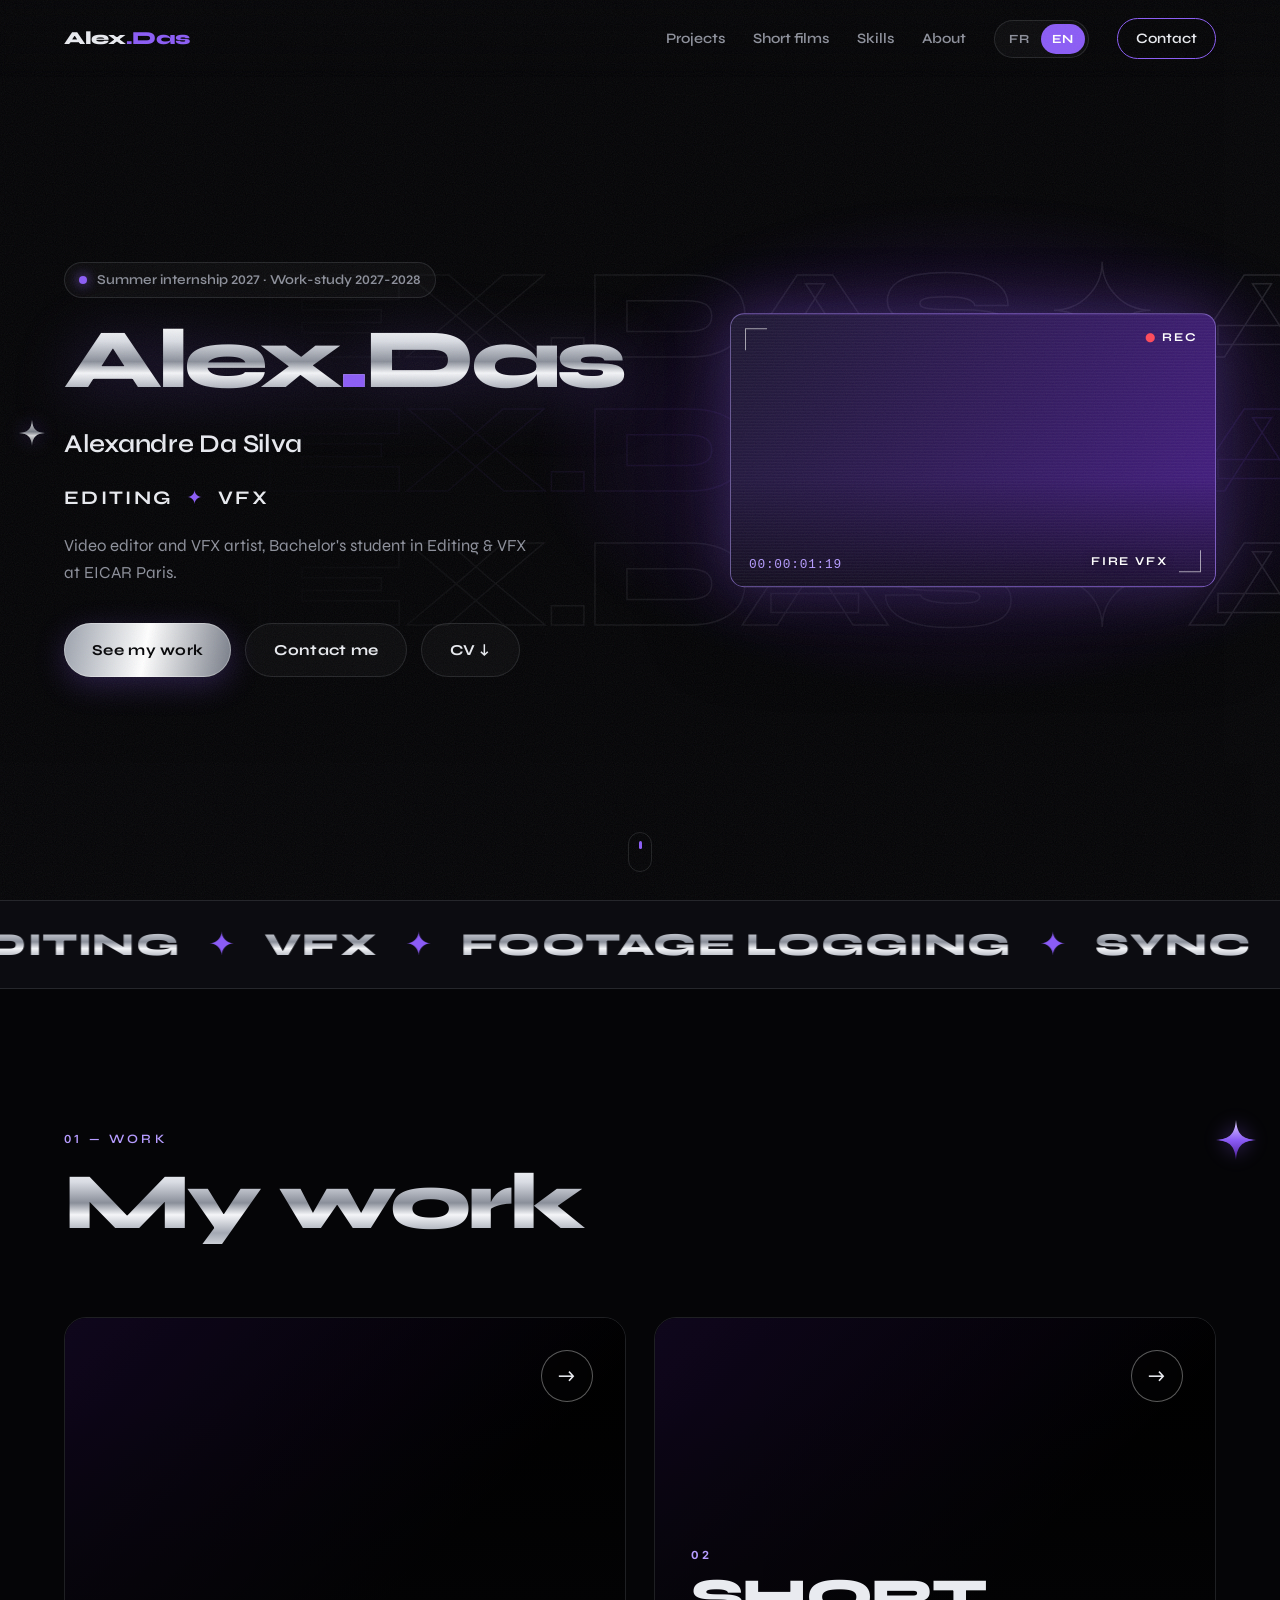
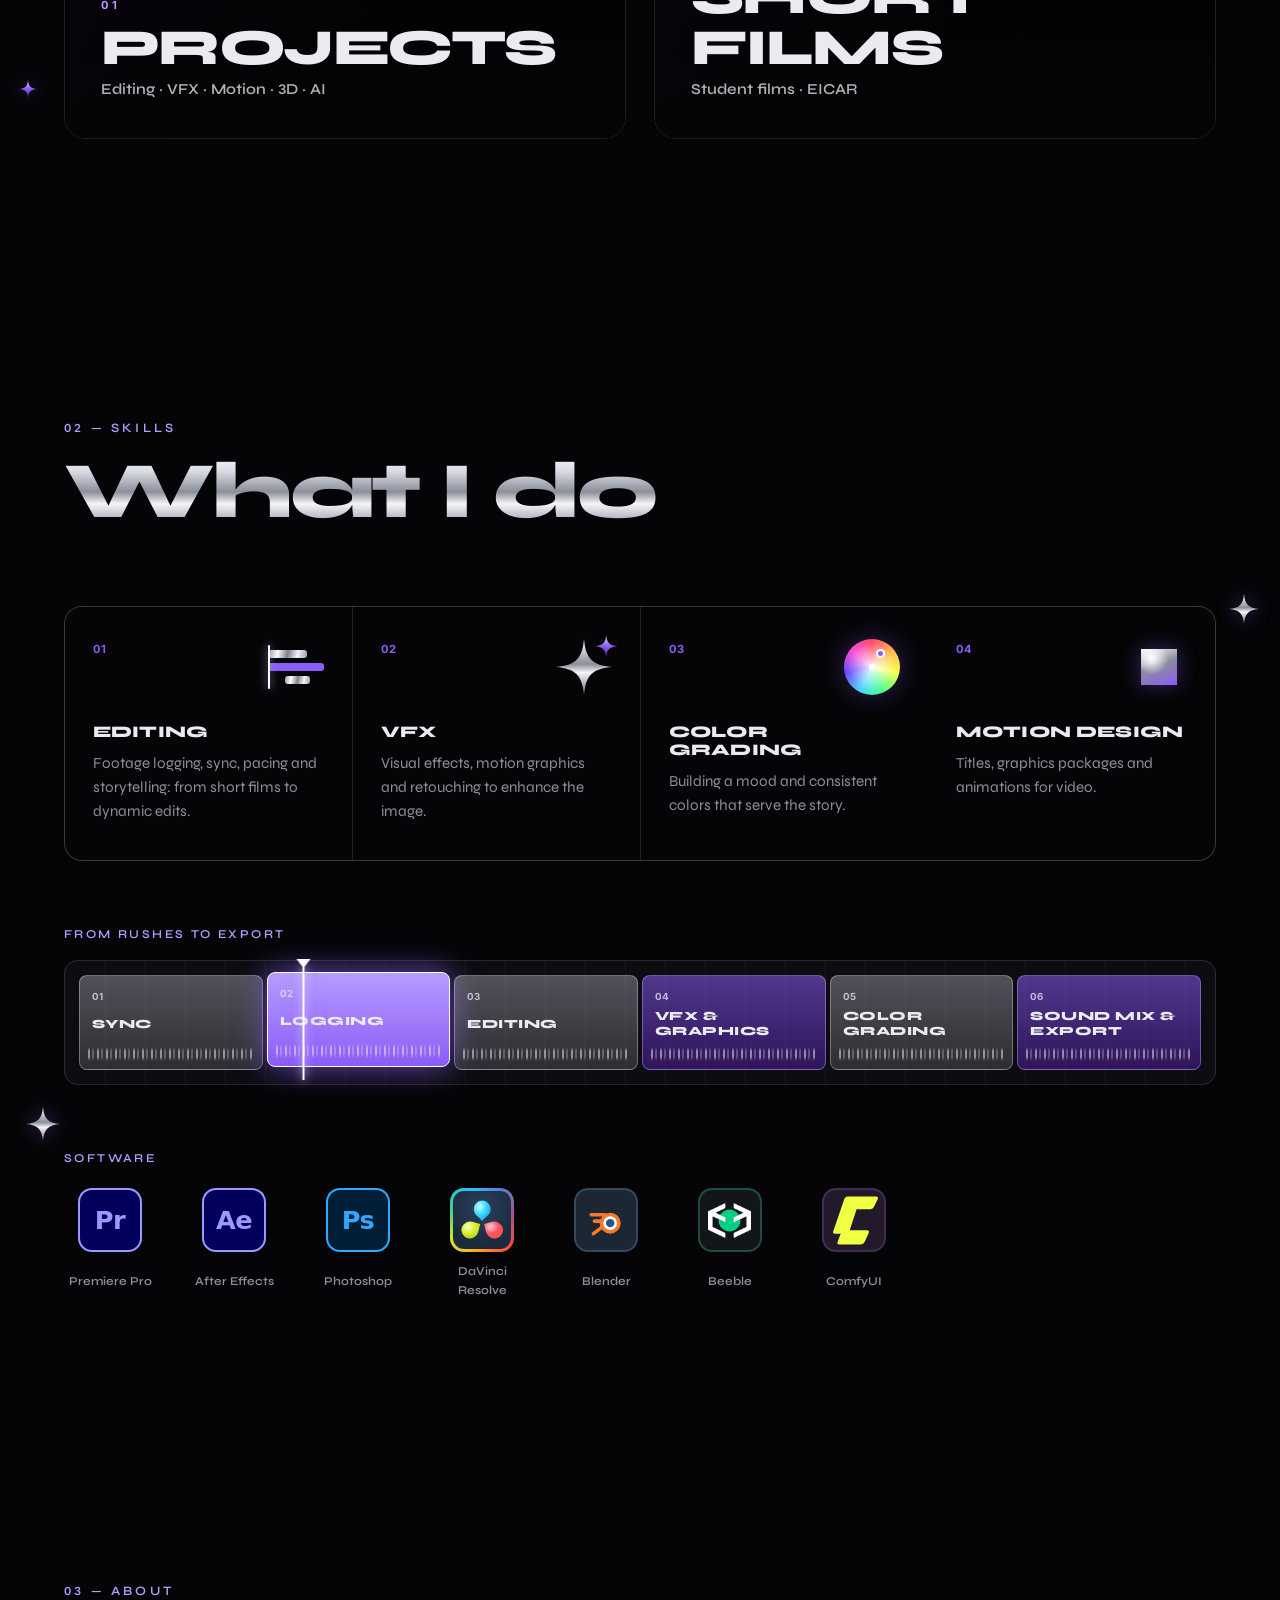
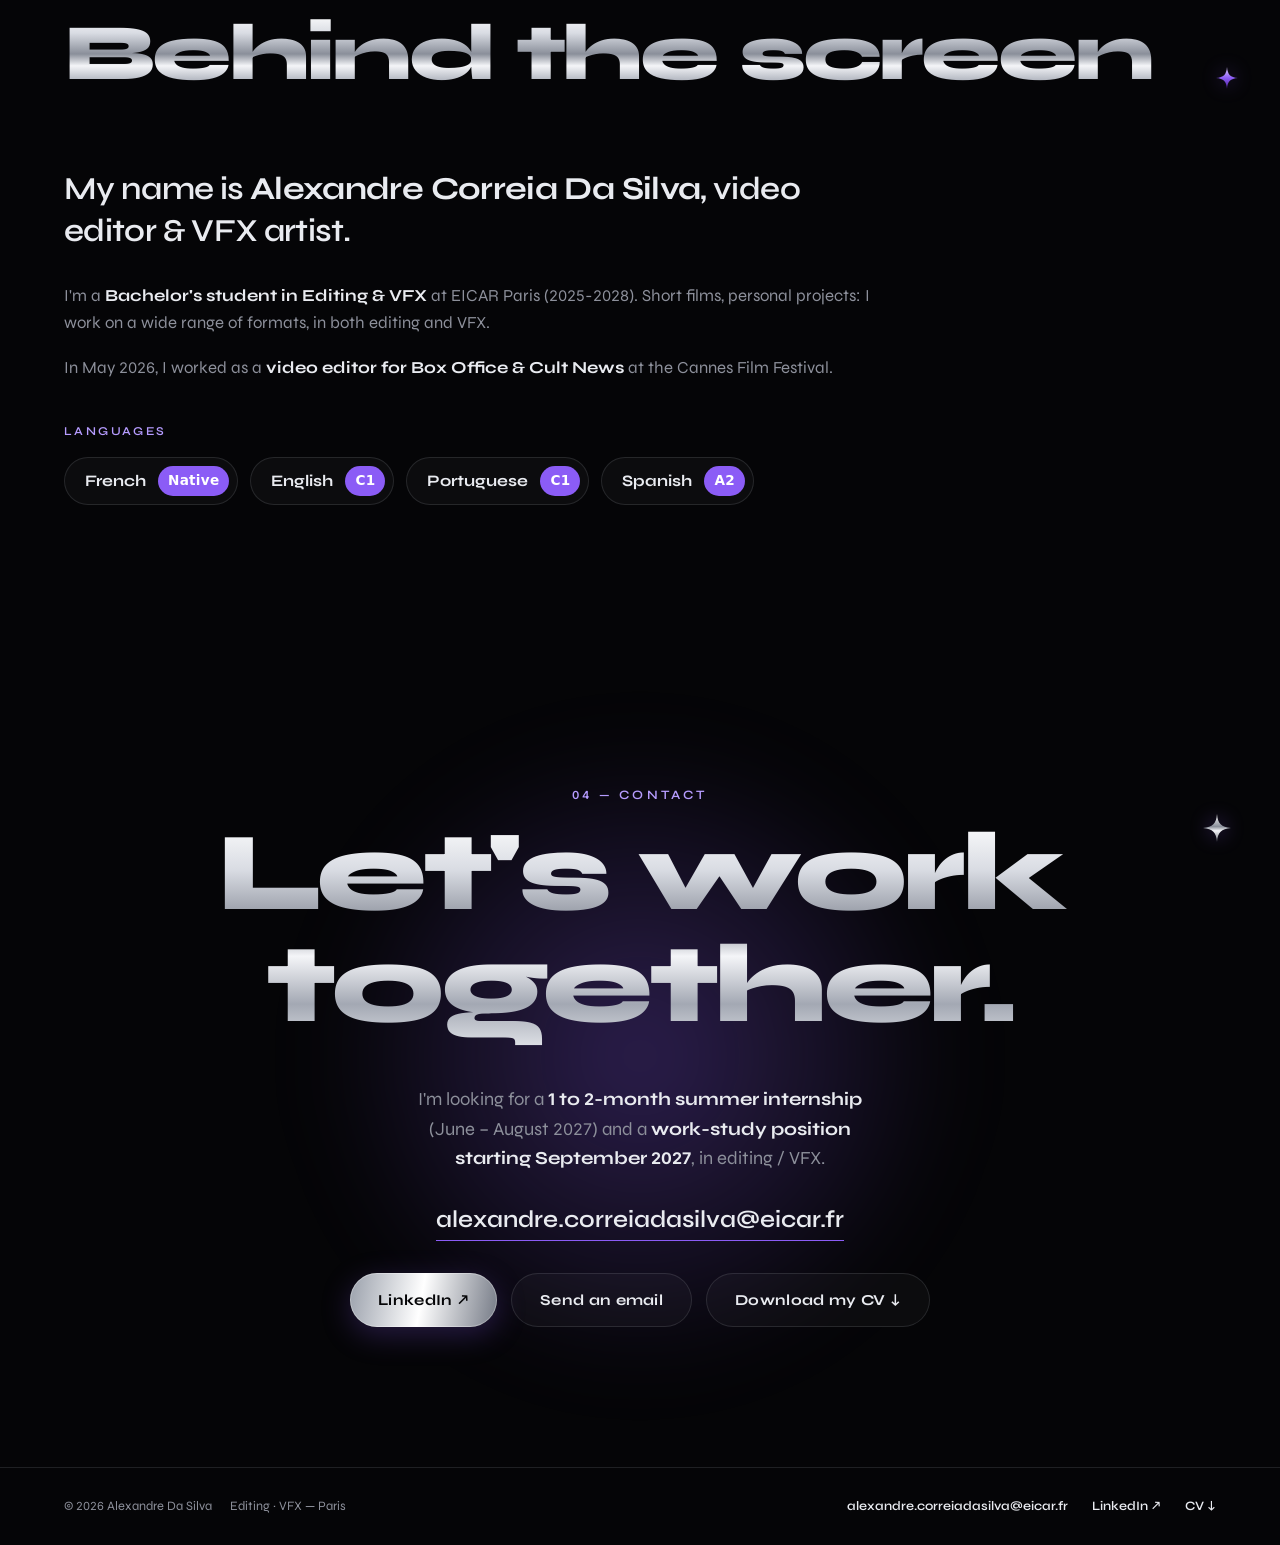
==== commit 7bbbc793: "Écran d'accueil : zoom avant / zoom arrière en alternance" ====
--- a/index.html
+++ b/index.html
@@ -22,7 +22,7 @@
   <meta name="twitter:card" content="summary_large_image">  <link rel="preconnect" href="https://fonts.googleapis.com">
   <link rel="preconnect" href="https://fonts.gstatic.com" crossorigin>
   <link href="https://fonts.googleapis.com/css2?family=Syne:wght@400;500;600;700;800&display=swap" rel="stylesheet">
-  <link rel="stylesheet" href="style.css?v=20261033">
+  <link rel="stylesheet" href="style.css?v=20261035">
 </head>
 <body>
 
@@ -357,7 +357,7 @@
     </nav>
   </footer>
 
-  <script src="script.js?v=20261033"></script>
+  <script src="script.js?v=20261035"></script>
   <!-- Compteur de visites GoatCounter (sans cookies) : https://alexdasvfx.goatcounter.com -->
   <script data-goatcounter="https://alexdasvfx.goatcounter.com/count" async src="https://gc.zgo.at/count.js"></script>
 </body>
--- a/style.css
+++ b/style.css
@@ -352,6 +352,9 @@
   transition: opacity 1.2s ease, transform 5s linear;
 }
 .viewer__slide.is-on { opacity: 1; transform: scale(1.1); }
+/* une image sur deux : zoom arrière (classe ajoutée par script.js, en alternance) */
+.viewer__slide.is-out { transform: scale(1.1); }
+.viewer__slide.is-out.is-on { transform: scale(1.02); }
 .viewer__slide--zoom { background-size: auto 140%; } /* image avec bandes noires (Fire House) */
 .viewer__title {
   position: absolute;
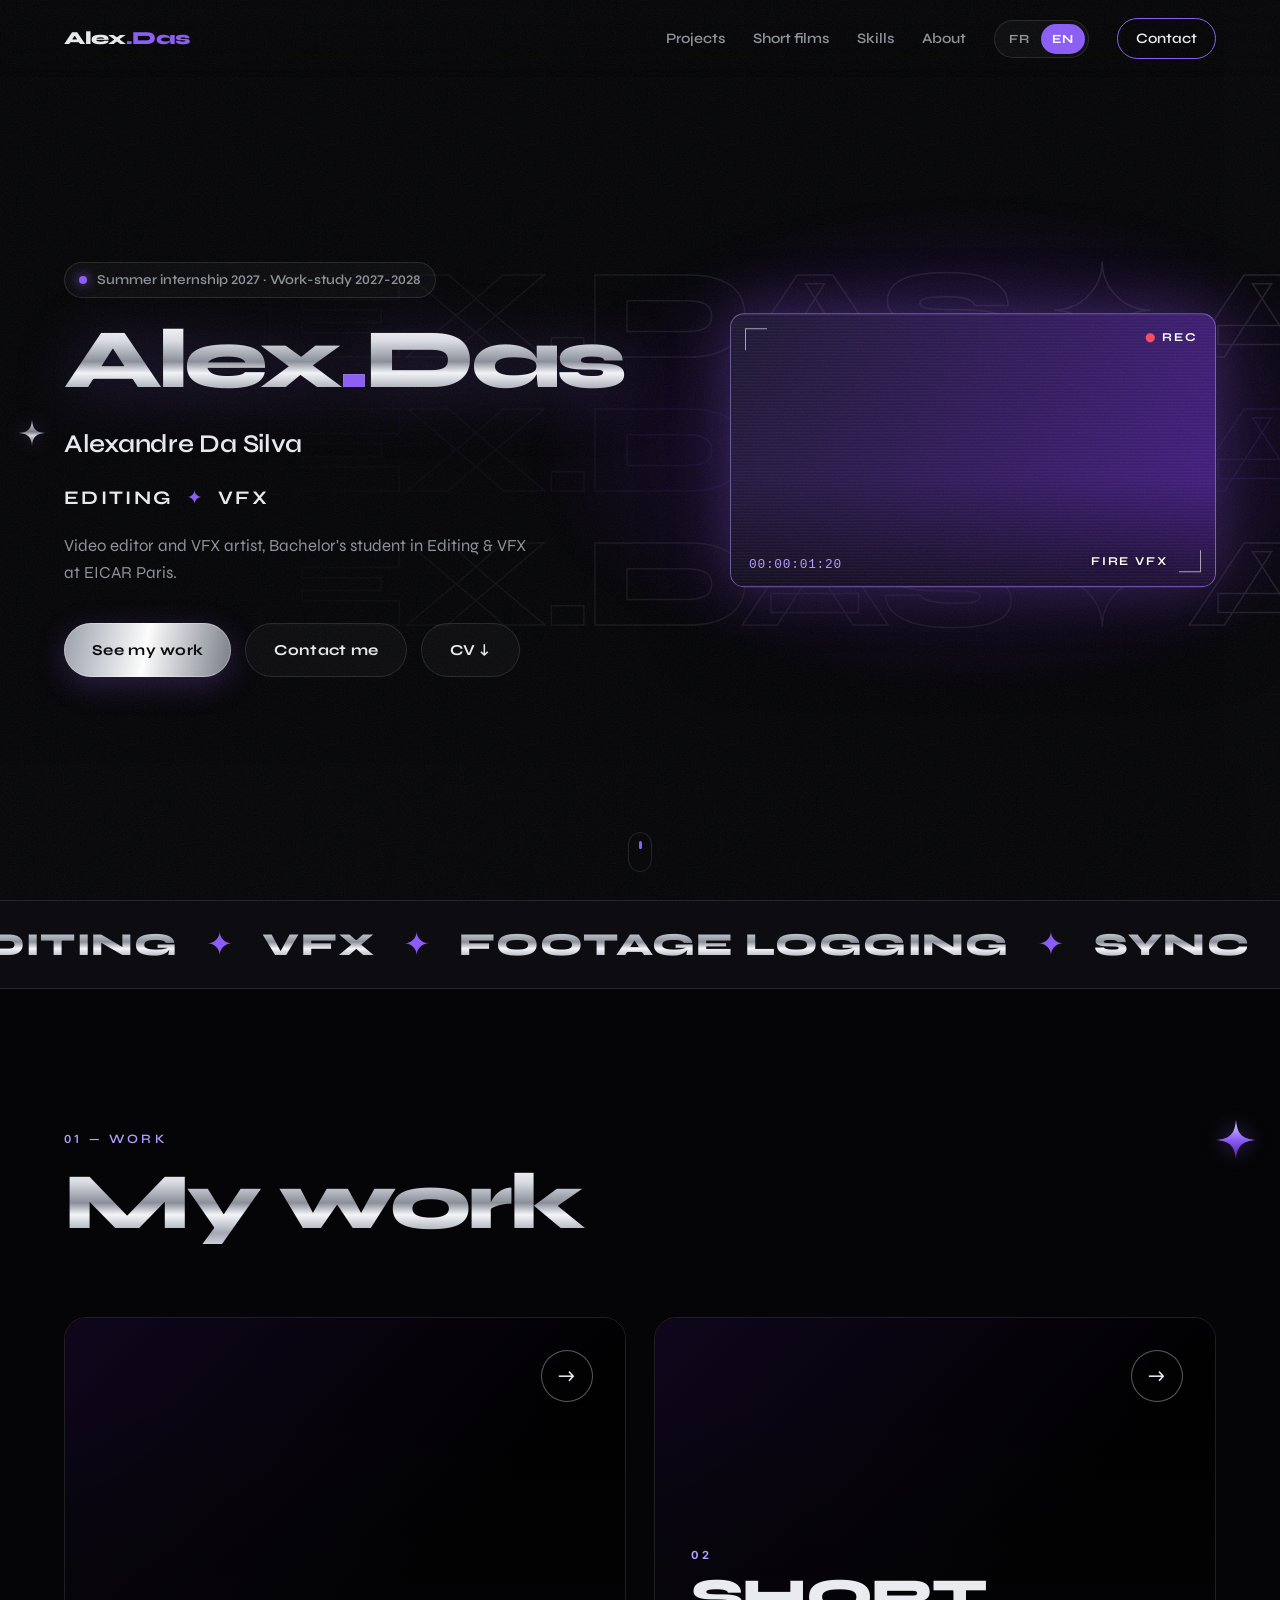
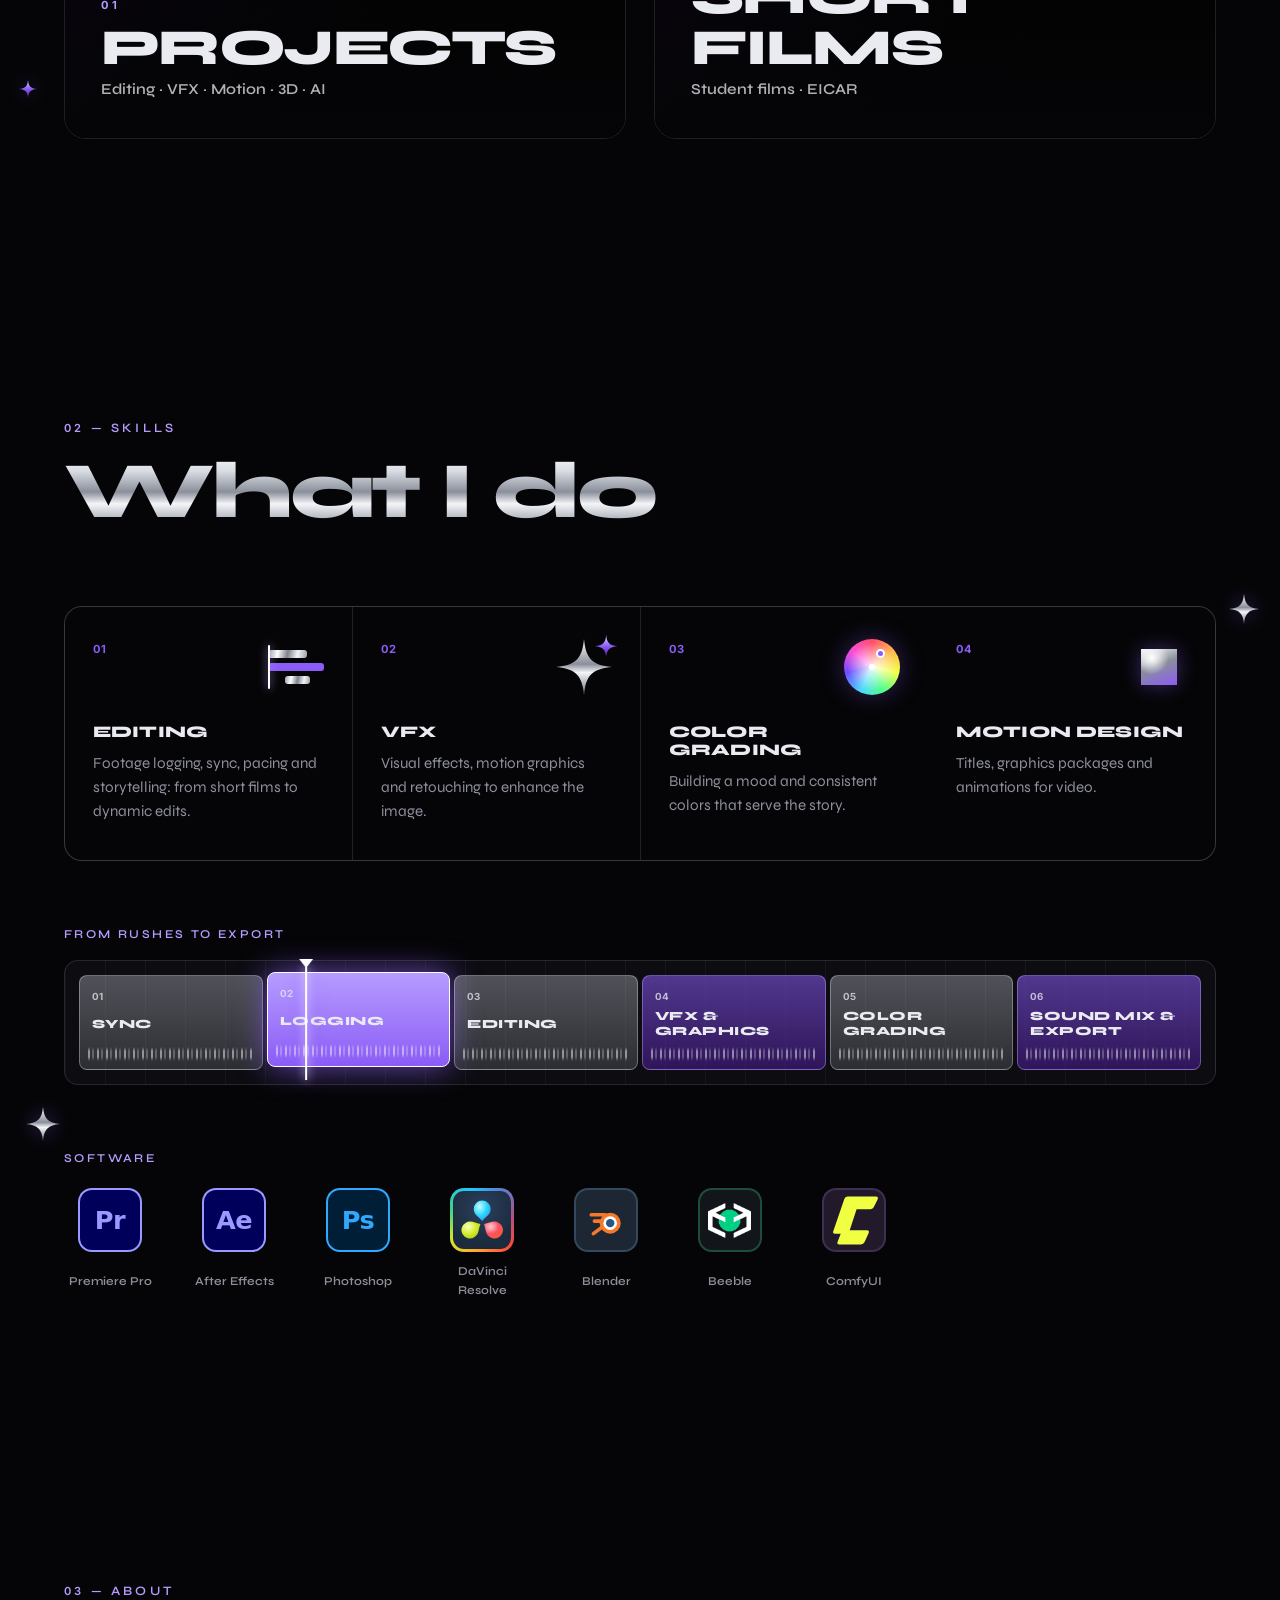
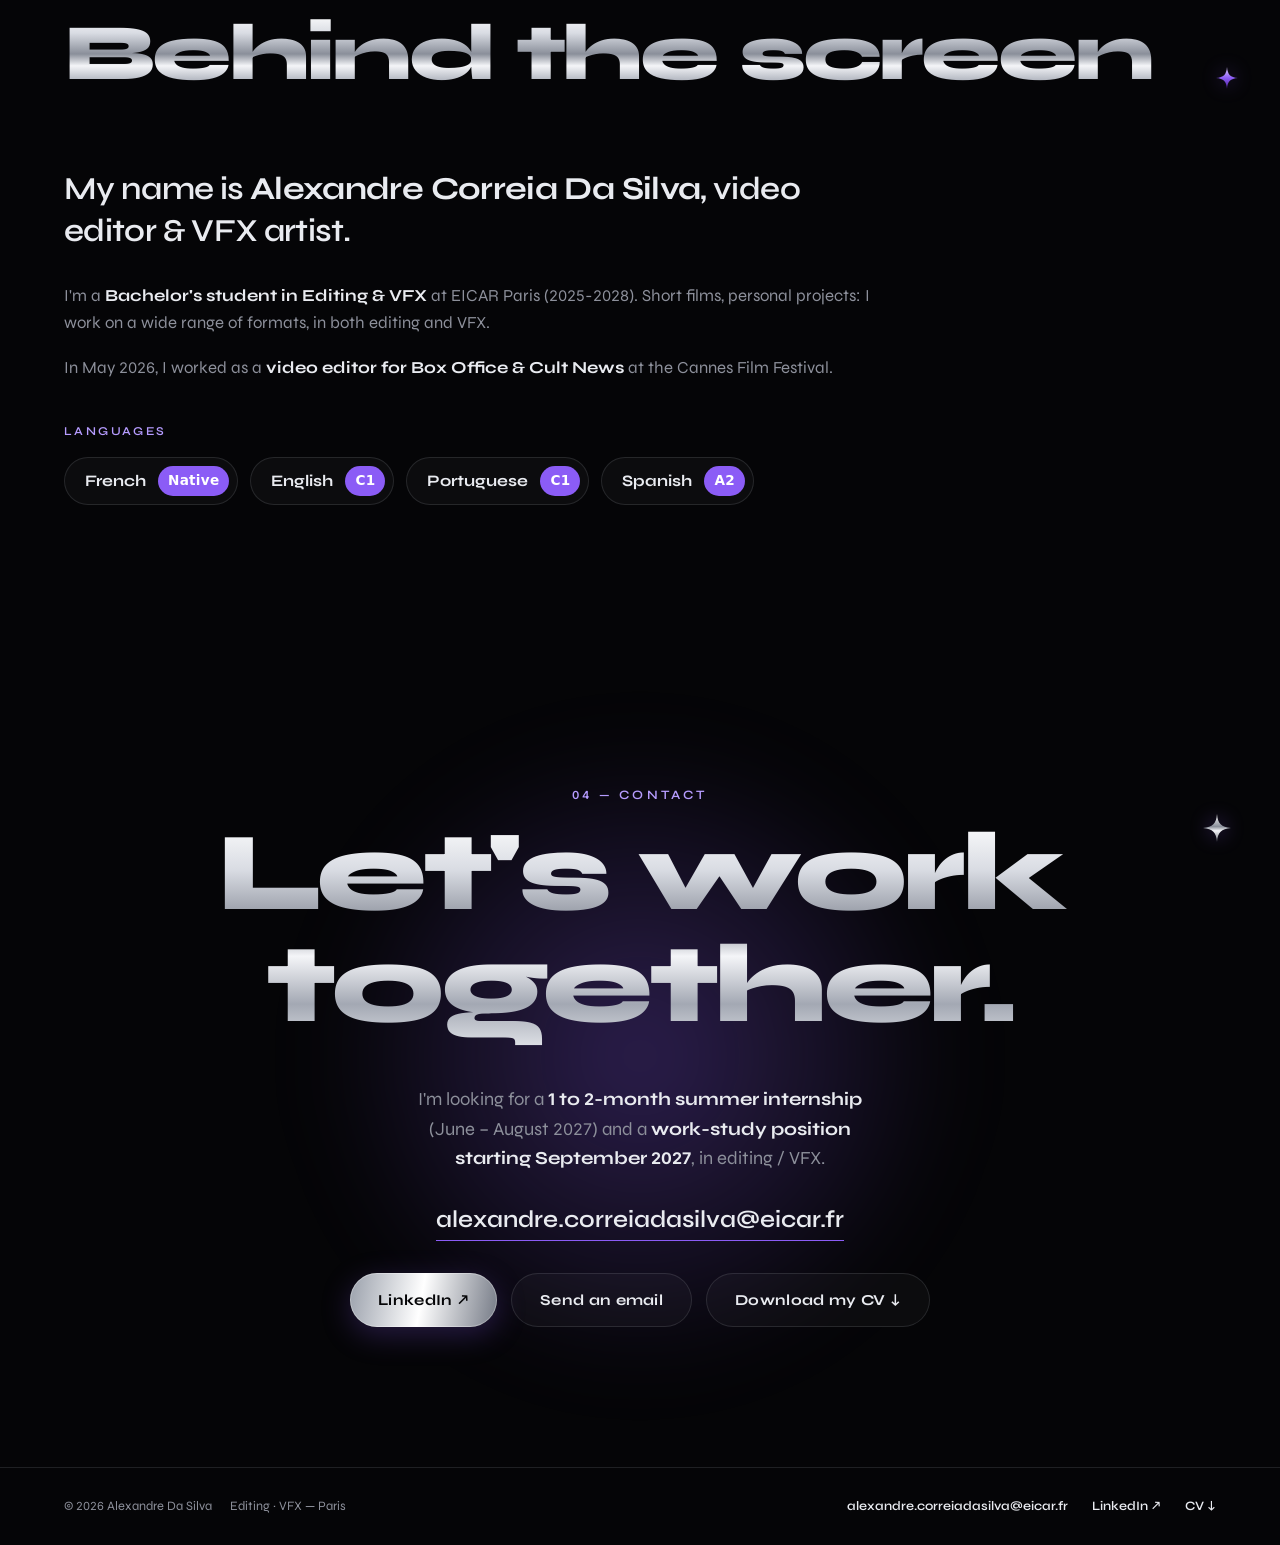
==== commit 5e710ce1: "Écran d'accueil : zoom arrière uniquement" ====
--- a/index.html
+++ b/index.html
@@ -22,7 +22,7 @@
   <meta name="twitter:card" content="summary_large_image">  <link rel="preconnect" href="https://fonts.googleapis.com">
   <link rel="preconnect" href="https://fonts.gstatic.com" crossorigin>
   <link href="https://fonts.googleapis.com/css2?family=Syne:wght@400;500;600;700;800&display=swap" rel="stylesheet">
-  <link rel="stylesheet" href="style.css?v=20261035">
+  <link rel="stylesheet" href="style.css?v=20261036">
 </head>
 <body>
 
@@ -357,7 +357,7 @@
     </nav>
   </footer>
 
-  <script src="script.js?v=20261035"></script>
+  <script src="script.js?v=20261036"></script>
   <!-- Compteur de visites GoatCounter (sans cookies) : https://alexdasvfx.goatcounter.com -->
   <script data-goatcounter="https://alexdasvfx.goatcounter.com/count" async src="https://gc.zgo.at/count.js"></script>
 </body>
--- a/style.css
+++ b/style.css
@@ -348,13 +348,10 @@
   background: center / cover no-repeat;
   filter: brightness(0.8) saturate(0.95);
   opacity: 0;
-  transform: scale(1.02);
+  transform: scale(1.1);
   transition: opacity 1.2s ease, transform 5s linear;
 }
-.viewer__slide.is-on { opacity: 1; transform: scale(1.1); }
-/* une image sur deux : zoom arrière (classe ajoutée par script.js, en alternance) */
-.viewer__slide.is-out { transform: scale(1.1); }
-.viewer__slide.is-out.is-on { transform: scale(1.02); }
+.viewer__slide.is-on { opacity: 1; transform: scale(1.02); } /* zoom arrière lent */
 .viewer__slide--zoom { background-size: auto 140%; } /* image avec bandes noires (Fire House) */
 .viewer__title {
   position: absolute;
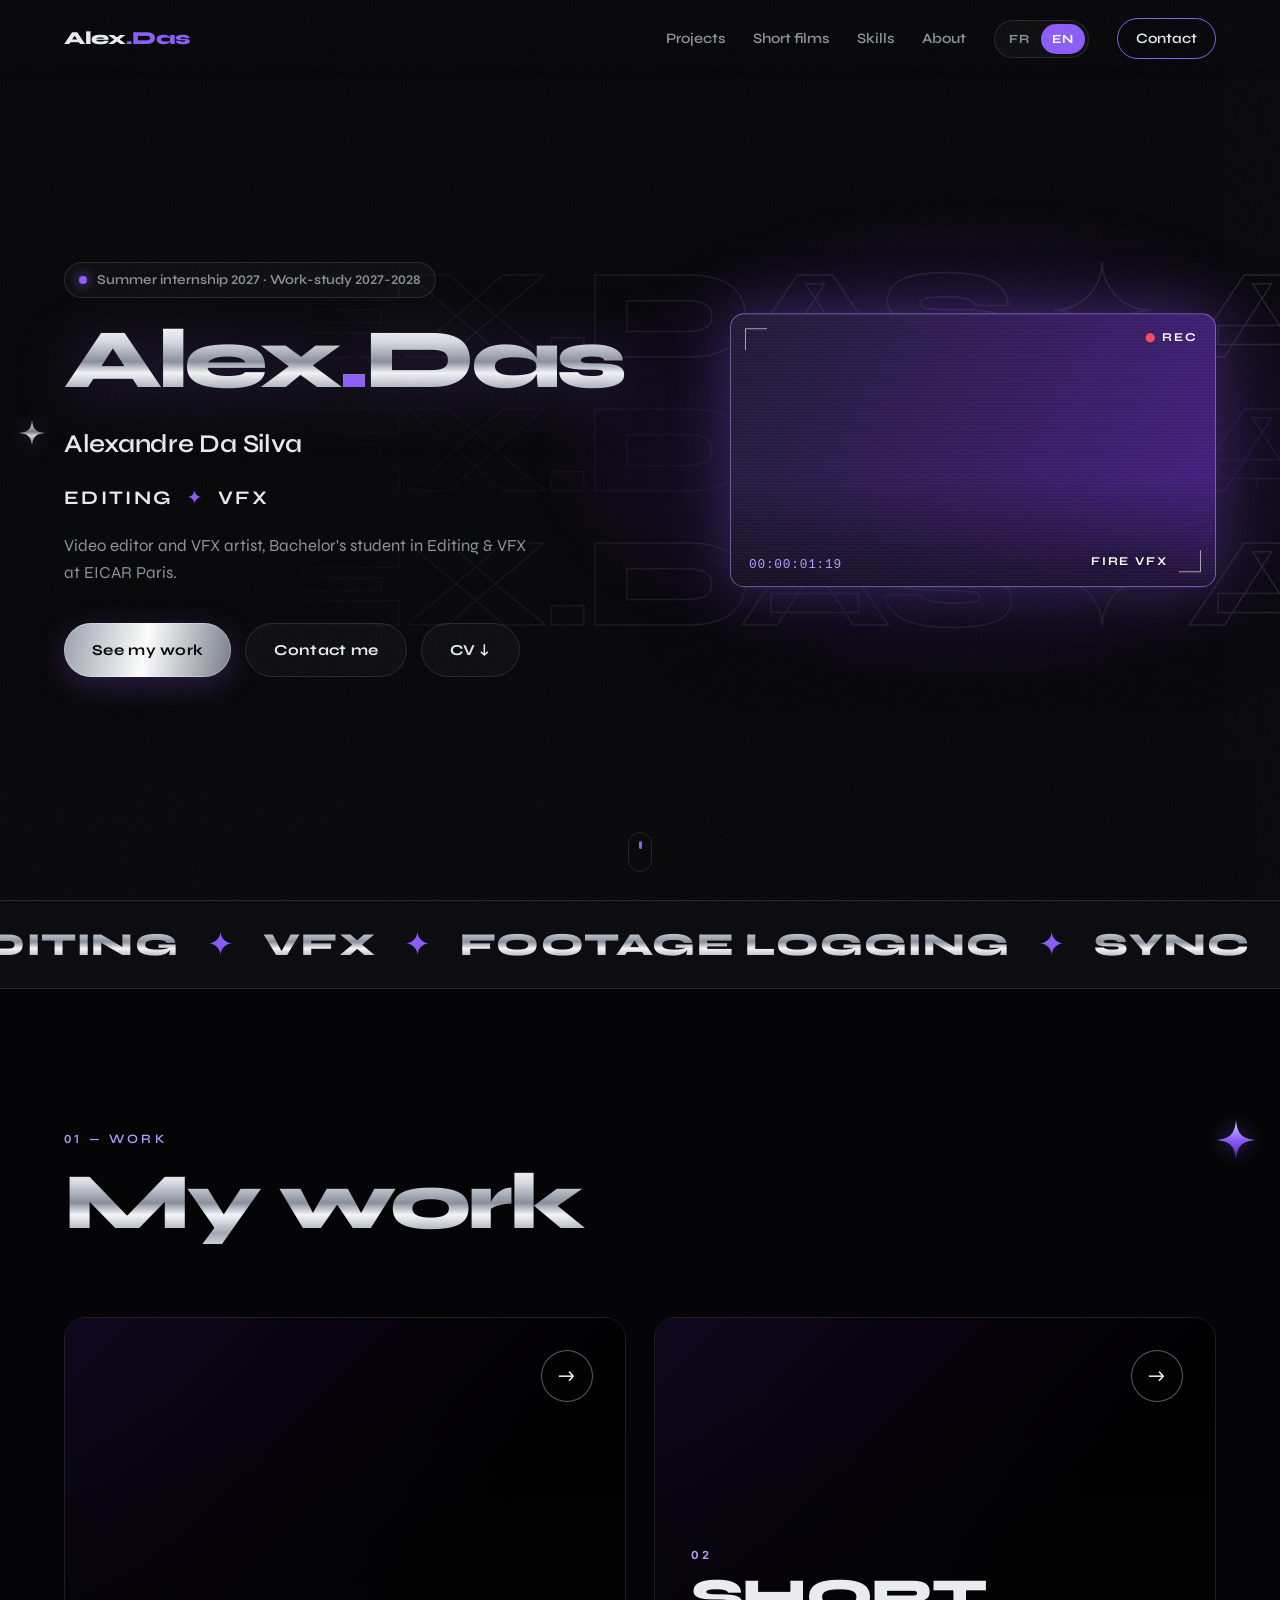
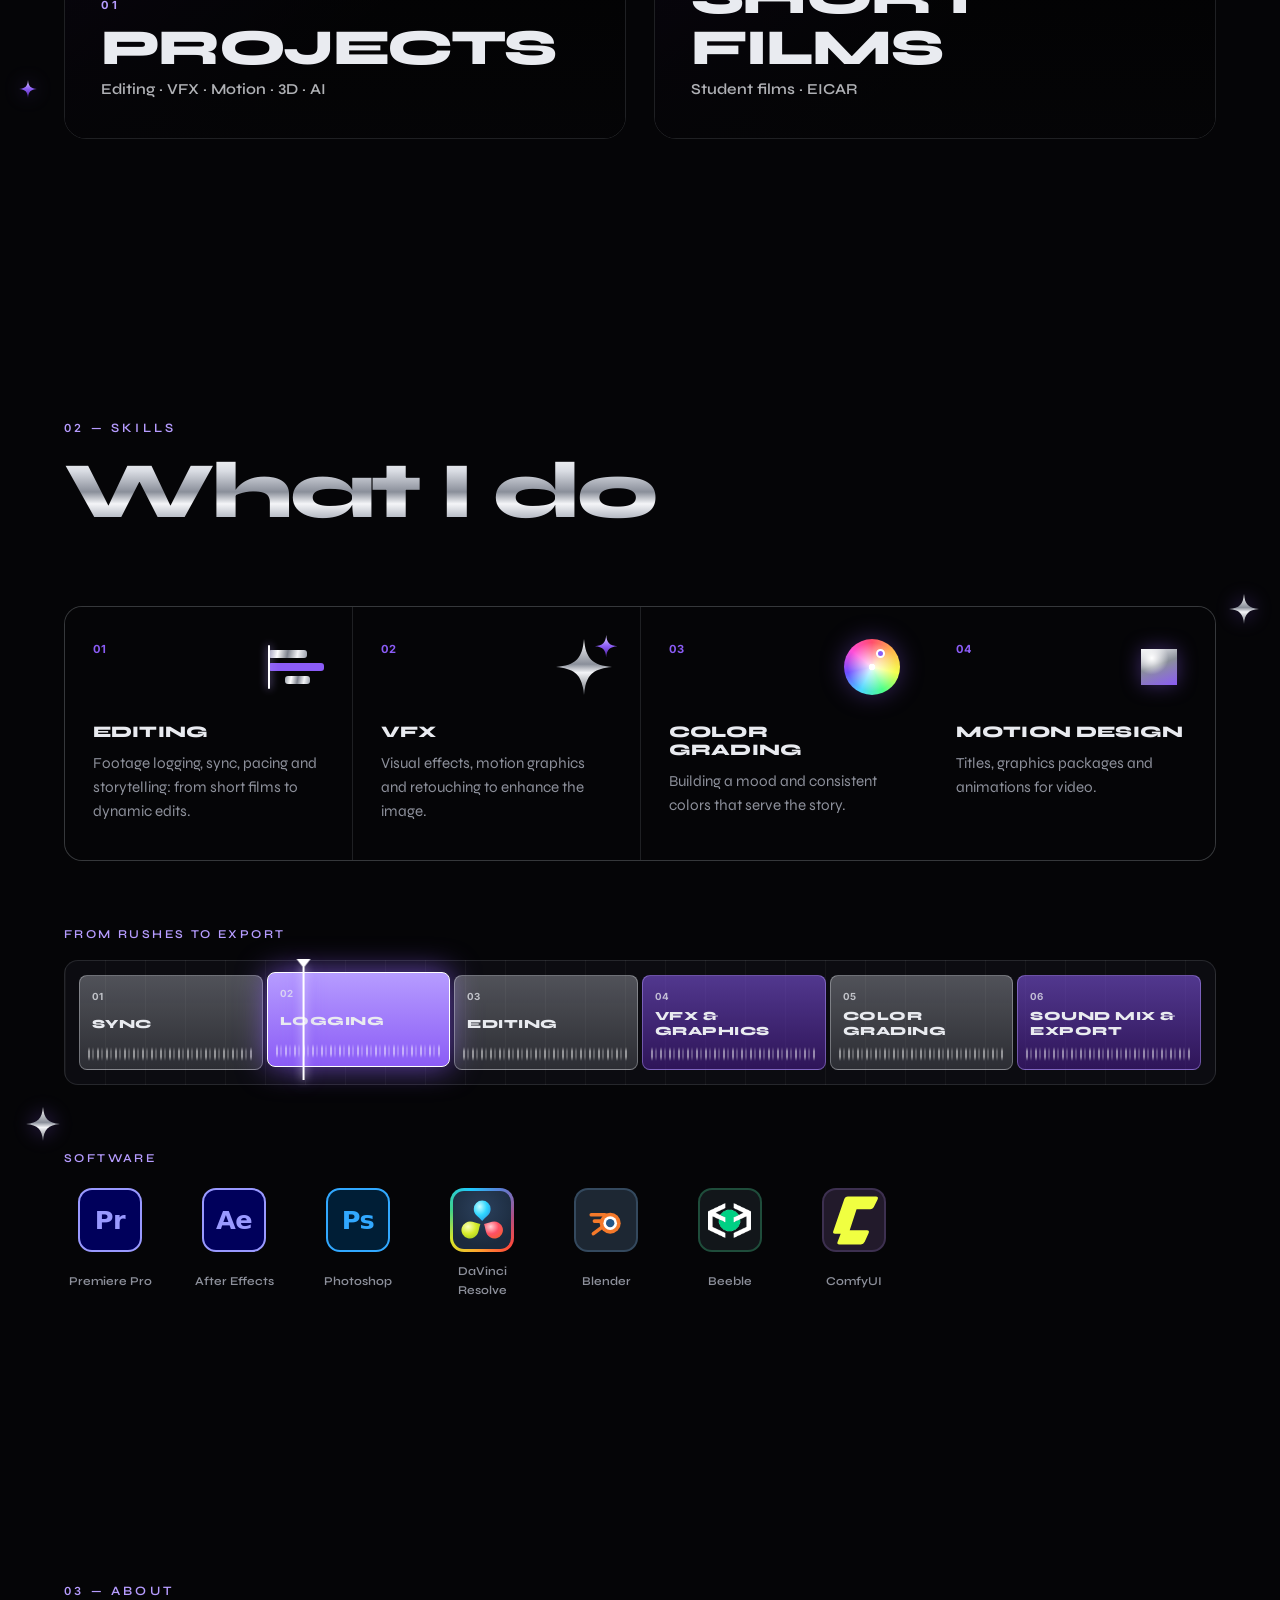
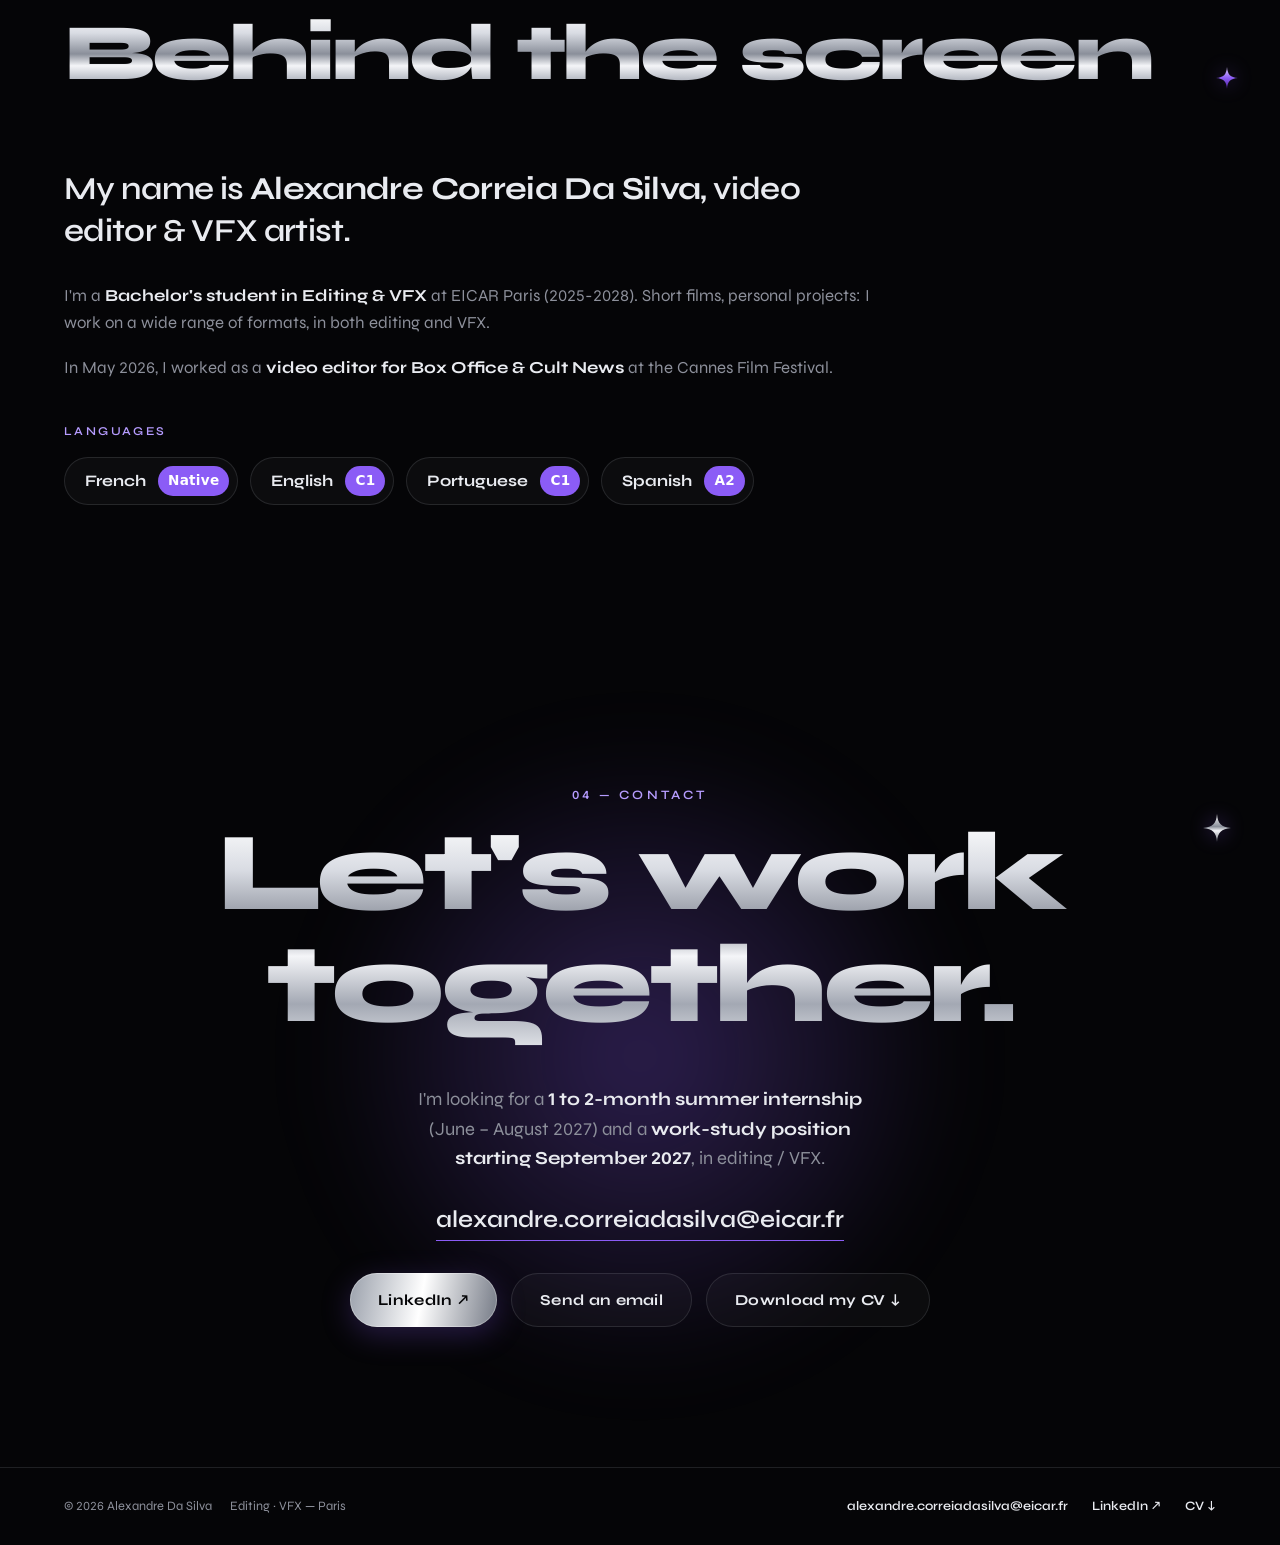
==== commit d7a1b09a: "Écran d'accueil : dézoom continu, sans coupure pendant le fondu" ====
--- a/index.html
+++ b/index.html
@@ -22,7 +22,7 @@
   <meta name="twitter:card" content="summary_large_image">  <link rel="preconnect" href="https://fonts.googleapis.com">
   <link rel="preconnect" href="https://fonts.gstatic.com" crossorigin>
   <link href="https://fonts.googleapis.com/css2?family=Syne:wght@400;500;600;700;800&display=swap" rel="stylesheet">
-  <link rel="stylesheet" href="style.css?v=20261036">
+  <link rel="stylesheet" href="style.css?v=20261037">
 </head>
 <body>
 
@@ -357,7 +357,7 @@
     </nav>
   </footer>
 
-  <script src="script.js?v=20261036"></script>
+  <script src="script.js?v=20261037"></script>
   <!-- Compteur de visites GoatCounter (sans cookies) : https://alexdasvfx.goatcounter.com -->
   <script data-goatcounter="https://alexdasvfx.goatcounter.com/count" async src="https://gc.zgo.at/count.js"></script>
 </body>
--- a/style.css
+++ b/style.css
@@ -349,9 +349,13 @@
   filter: brightness(0.8) saturate(0.95);
   opacity: 0;
   transform: scale(1.1);
-  transition: opacity 1.2s ease, transform 5s linear;
-}
-.viewer__slide.is-on { opacity: 1; transform: scale(1.02); } /* zoom arrière lent */
+  transition: opacity 1.2s ease;
+}
+.viewer__slide.is-on { opacity: 1; }
+/* dézoom lent et continu : il dure plus longtemps que l'affichage (3,5 s) + le fondu (1,2 s),
+   donc l'image continue de dézoomer pendant qu'elle disparaît → pas de coupure */
+.viewer__slide.is-anim { animation: dezoom 5s linear forwards; }
+@keyframes dezoom { from { transform: scale(1.1); } to { transform: scale(1.02); } }
 .viewer__slide--zoom { background-size: auto 140%; } /* image avec bandes noires (Fire House) */
 .viewer__title {
   position: absolute;
